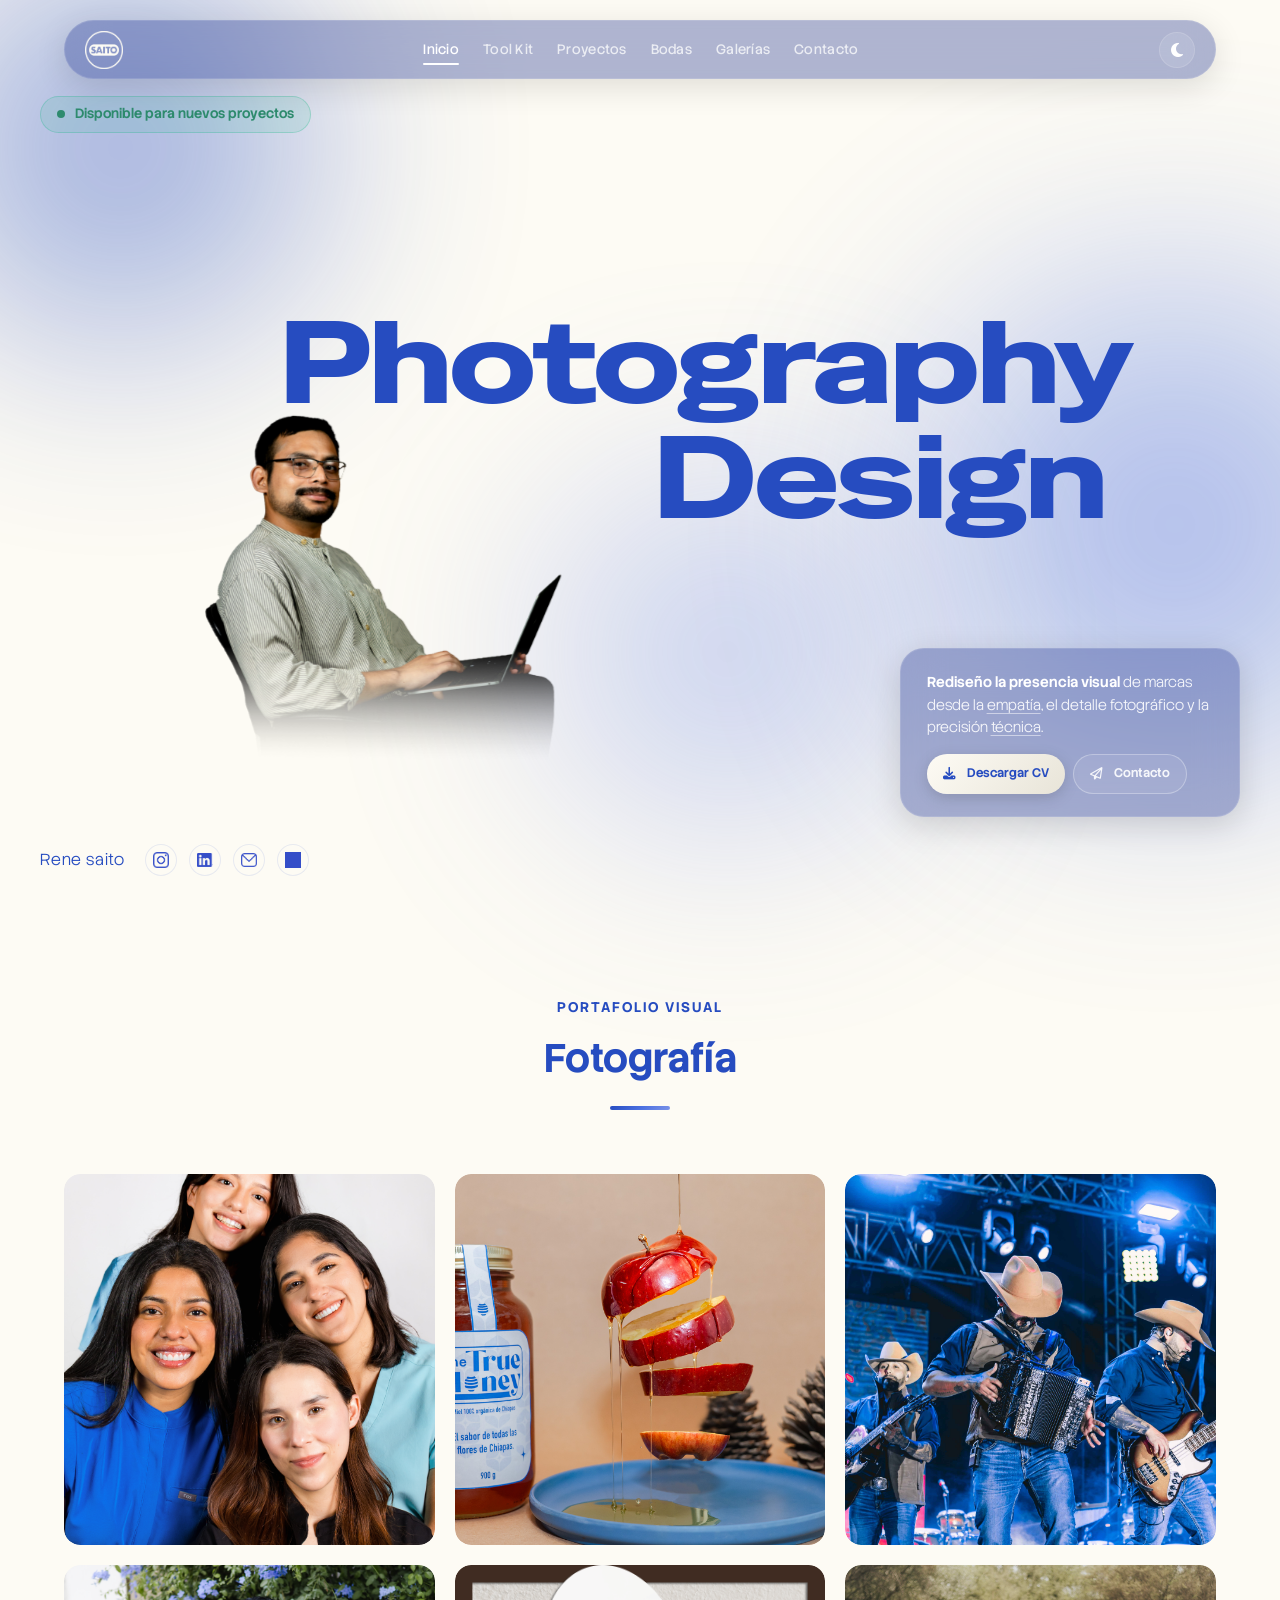
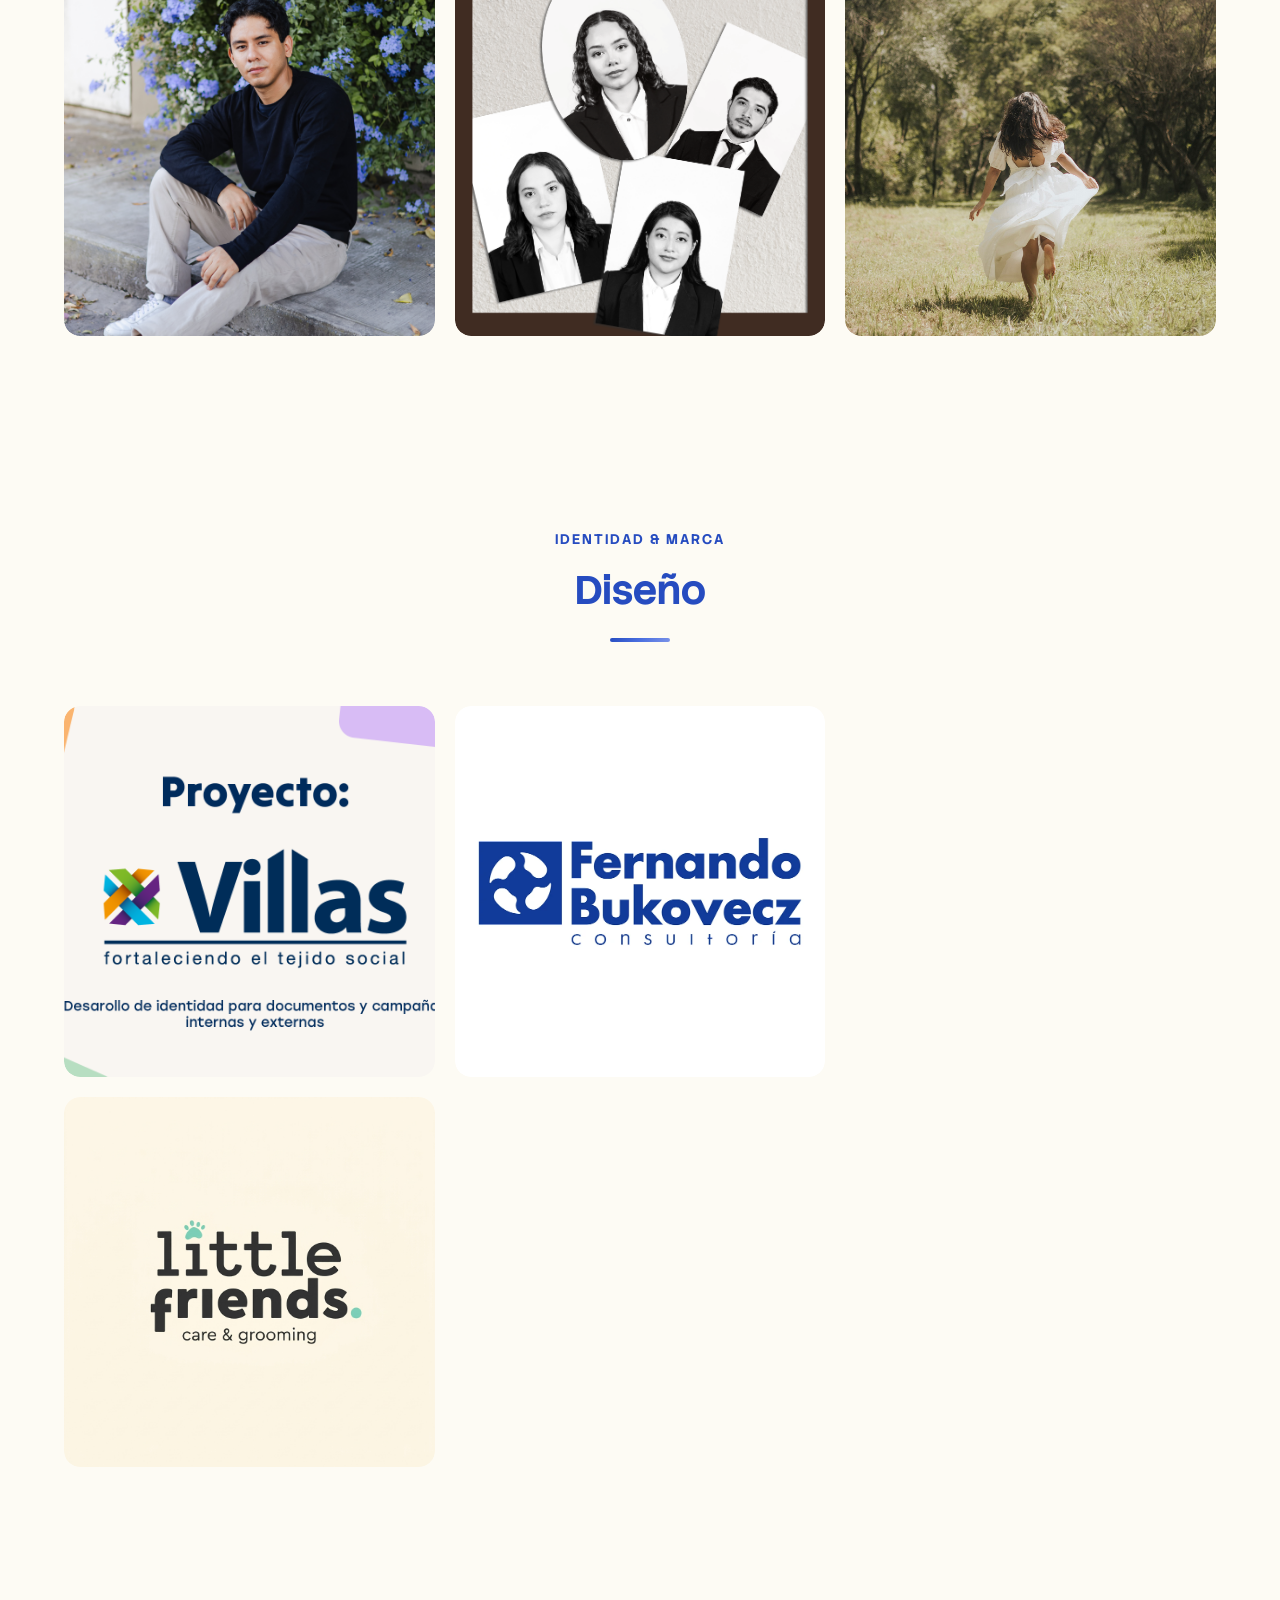
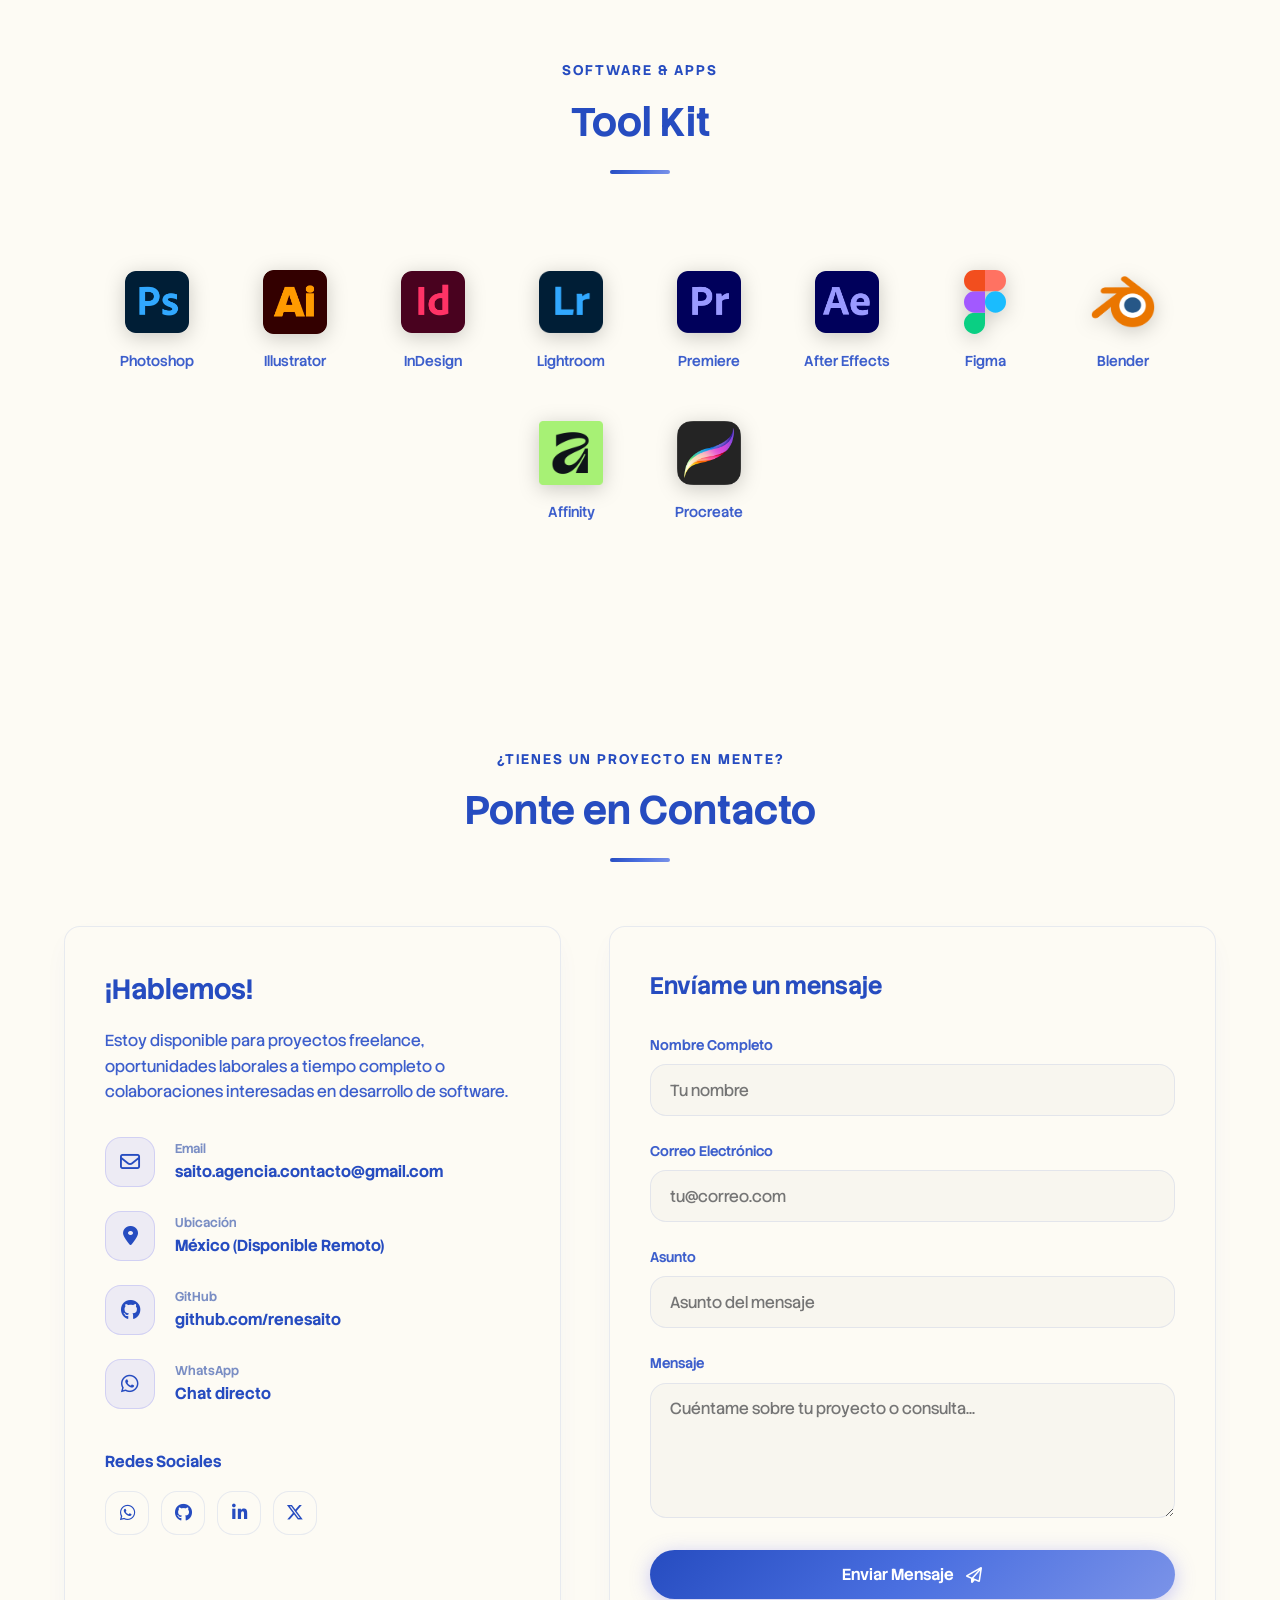
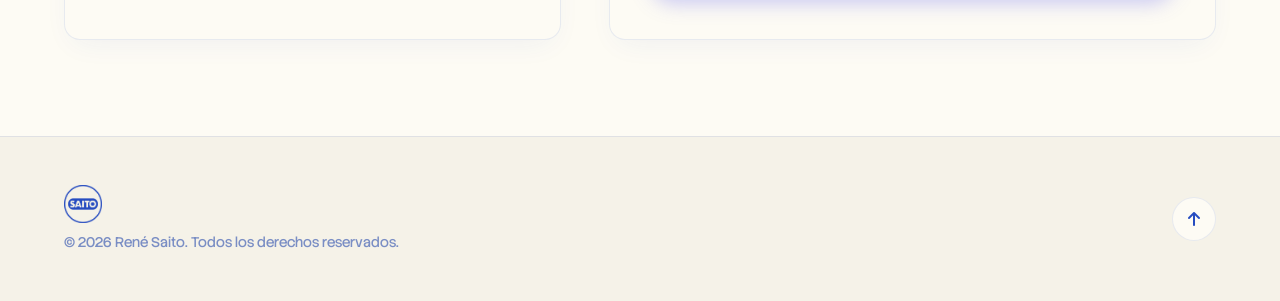
==== index.html @ 271a91c6 "f" ====
<!DOCTYPE html>
<html lang="es" data-theme="light">

<head>
    <meta charset="UTF-8">
    <meta name="viewport" content="width=device-width, initial-scale=1.0">
    <title>René Saito | Portafolio Profesional & Fullstack Developer</title>
    <meta name="description"
        content="Portafolio profesional de René Saito - Desarrollador Web Fullstack & Diseñador UI/UX especializado en aplicaciones web modernas, rápidas y elegantes.">

    <!-- Google Fonts -->
    <link rel="preconnect" href="https://fonts.googleapis.com">
    <link rel="preconnect" href="https://fonts.gstatic.com" crossorigin>
    <link
        href="https://fonts.googleapis.com/css2?family=Fira+Code:wght@400;500;600&family=Special+Gothic+Expanded+One&family=Plus+Jakarta+Sans:wght@300;400;500;600;700;800&display=swap"
        rel="stylesheet">
    <link href="https://fonts.googleapis.com/css2?family=Stack+Sans+Headline:wght@200;400;600&display=swap"
        rel="stylesheet">

    <!-- FontAwesome Icons -->
    <link rel="stylesheet" href="https://cdnjs.cloudflare.com/ajax/libs/font-awesome/6.5.1/css/all.min.css">

    <!-- Custom CSS -->
    <link rel="stylesheet" href="css/style.css">
</head>

<body>
    <!-- Background Decorator Blobs -->
    <div class="bg-glow blob-1"></div>
    <div class="bg-glow blob-2"></div>
    <div class="bg-glow blob-3"></div>

    <!-- Header / Navigation -->
    <header class="header" id="header">
        <div class="container">
            <div class="nav-bar-glass">
                <a href="#hero" class="logo nav-logo">
                    <img src="assets/images/LOGO SAITO CLARO.png" alt="Saito Logo" class="logo-img">
                </a>

                <nav class="nav-menu" id="nav-menu">
                    <ul class="nav-list">
                        <li><a href="#hero" class="nav-link active">Inicio</a></li>
                        <li><a href="#toolkit" class="nav-link">Tool Kit</a></li>
                        <li><a href="#photography" class="nav-link">Proyectos</a></li>
                        <li><a href="bodas.html" class="nav-link">Bodas</a></li>
                        <li><a href="gallery.html" class="nav-link" target="_blank">Galerías</a></li>
                        <li><a href="#contacto" class="nav-link">Contacto</a></li>
                    </ul>
                </nav>

                <div class="header-actions">
                    <button class="theme-toggle" id="theme-toggle" aria-label="Cambiar Tema">
                        <i class="fa-solid fa-moon icon-moon"></i>
                        <i class="fa-solid fa-sun icon-sun"></i>
                    </button>

                    <button class="nav-toggle" id="nav-toggle" aria-label="Abrir Menú">
                        <i class="fa-solid fa-bars icon-bars"></i>
                        <i class="fa-solid fa-xmark icon-close"></i>
                    </button>
                </div>
            </div>
        </div>
    </header>

    <!-- Mobile Nav Overlay (glassmorphism backdrop) -->
    <div class="nav-overlay" id="nav-overlay"></div>

    <main>
        <!-- Hero Section -->
        <section class="hero section" id="hero">
            <div class="hero-wrapper">
                <!-- Status Badge -->
                <div class="hero-status-badge fade-in">
                    <div class="status-badge">
                        <span class="pulse-dot"></span>
                        <span>Disponible para nuevos proyectos</span>
                    </div>
                </div>

                <!-- Main Titles Area -->
                <div class="hero-titles-area">
                    <a href="#photography" class="hero-title-link">
                        <h1 class="hero-title-interactive">Photography</h1>
                    </a>

                    <div class="hero-divider"></div>

                    <a href="#design" class="hero-title-link">
                        <h2 class="hero-title-interactive">Design</h2>
                    </a>
                </div>

                <!-- Personal Photo (overlays titles) -->
                <div class="hero-photo-container" id="hero-photo">
                    <img src="assets/images/Yo.png" alt="René Saito" class="hero-photo">
                </div>

                <!-- Description Block (glassmorphism) -->
                <div class="hero-description-block glass-block fade-in" id="hero-description">
                    <p><strong>Rediseño la presencia visual</strong> de marcas desde la <em>empatía</em>, el detalle
                        fotográfico y la precisión <em>técnica</em>.</p>
                    <div class="hero-cta-buttons">
                        <a href="assets/CV_Rene_Flores_Guzman.pdf" download target="_blank" class="btn btn-primary"
                            id="cv-btn">
                            <i class="fa-solid fa-download"></i>
                            <span>Descargar CV</span>
                        </a>
                        <a href="#contacto" class="btn btn-secondary">
                            <i class="fa-regular fa-paper-plane"></i>
                            <span>Contacto</span>
                        </a>
                    </div>
                </div>

                <!-- Hero Footer: Name + Socials -->
                <div class="hero-footer fade-in">
                    <span class="hero-author-name">Rene saito</span>
                    <div class="hero-social-icons">
                        <a href="https://www.instagram.com/saito.pics/" target="_blank" rel="noopener"
                            aria-label="Instagram" class="hero-social-link">
                            <img src="assets/images/instagram.png" alt="Instagram">
                        </a>
                        <a href="https://linkedin.com" target="_blank" rel="noopener" aria-label="LinkedIn"
                            class="hero-social-link">
                            <img src="assets/images/Linkedin.png" alt="LinkedIn">
                        </a>
                        <a href="mailto:saito.agencia.contacto@gmail.com" aria-label="Email" class="hero-social-link">
                            <img src="assets/images/Correo.png" alt="Correo">
                        </a>
                        <a href="https://wa.me/qr/AIB3PY3H74K6I1" target="_blank" rel="noopener" aria-label="WhatsApp" class="hero-social-link">
                            <img src="assets/images/whatsapp.webp" alt="WhatsApp">
                        </a>
                    </div>
                </div>
            </div>
        </section>

        <!-- ============================================================
             FOTOGRAFÍA Section
             ============================================================ -->
        <section class="section proyectos proyectos-photography" id="photography">
            <div class="container">
                <div class="section-header center">
                    <span class="section-subtitle">Portafolio Visual</span>
                    <h2 class="section-title">Fotografía</h2>
                    <div class="section-line"></div>
                </div>

                <!-- Photography Gallery Grid -->
                <div class="gallery-grid" id="photography-grid">
                    <!-- Items rendered by projects.js -->
                </div>
            </div>
        </section>

        <!-- ============================================================
             DISEÑO Section
             ============================================================ -->
        <section class="section proyectos proyectos-design" id="design">
            <div class="container">
                <div class="section-header center">
                    <span class="section-subtitle">Identidad & Marca</span>
                    <h2 class="section-title">Diseño</h2>
                    <div class="section-line"></div>
                </div>

                <!-- Design Gallery Grid -->
                <div class="gallery-grid" id="design-grid">
                    <!-- Items rendered by projects.js -->
                </div>
            </div>
        </section>

        <!-- Tool Kit Section -->
        <section class="section toolkit" id="toolkit">
            <div class="container">
                <div class="section-header center">
                    <span class="section-subtitle">Software & Apps</span>
                    <h2 class="section-title">Tool Kit</h2>
                    <div class="section-line"></div>
                </div>
                
                <div class="toolkit-grid">
                    <div class="tool-item fade-in">
                        <img src="assets/images/Tools/photoshop.webp" alt="Photoshop">
                        <span>Photoshop</span>
                    </div>
                    <div class="tool-item fade-in">
                        <img src="assets/images/Tools/illustrator.webp" alt="Illustrator">
                        <span>Illustrator</span>
                    </div>
                    <div class="tool-item fade-in">
                        <img src="assets/images/Tools/indesign.webp" alt="InDesign">
                        <span>InDesign</span>
                    </div>
                    <div class="tool-item fade-in">
                        <img src="assets/images/Tools/lightroom.webp" alt="Lightroom">
                        <span>Lightroom</span>
                    </div>
                    <div class="tool-item fade-in">
                        <img src="assets/images/Tools/premier.webp" alt="Premiere">
                        <span>Premiere</span>
                    </div>
                    <div class="tool-item fade-in">
                        <img src="assets/images/Tools/after%20effects.webp" alt="After Effects">
                        <span>After Effects</span>
                    </div>
                    <div class="tool-item fade-in">
                        <img src="assets/images/Tools/Figma-logo.svg" alt="Figma">
                        <span>Figma</span>
                    </div>
                    <div class="tool-item fade-in">
                        <img src="assets/images/Tools/Blender.webp" alt="Blender">
                        <span>Blender</span>
                    </div>
                    <div class="tool-item fade-in">
                        <img src="assets/images/Tools/affinity.webp" alt="Affinity">
                        <span>Affinity</span>
                    </div>
                    <div class="tool-item fade-in">
                        <img src="assets/images/Tools/procreate.png" alt="Procreate">
                        <span>Procreate</span>
                    </div>
                </div>
            </div>
        </section>

        <!-- Contacto Section -->
        <section class="section contacto" id="contacto">
            <div class="container">
                <div class="section-header center">
                    <span class="section-subtitle">¿Tienes un proyecto en mente?</span>
                    <h2 class="section-title">Ponte en Contacto</h2>
                    <div class="section-line"></div>
                </div>

                <div class="contact-wrapper">
                    <div class="contact-info glass-card fade-in">
                        <h3>¡Hablemos!</h3>
                        <p>Estoy disponible para proyectos freelance, oportunidades laborales a tiempo completo o
                            colaboraciones interesadas en desarrollo de software.</p>

                        <div class="contact-details">
                            <div class="contact-detail-item">
                                <div class="icon-box">
                                    <i class="fa-regular fa-envelope"></i>
                                </div>
                                <div>
                                    <span class="detail-label">Email</span>
                                    <a href="mailto:saito.agencia.contacto@gmail.com"
                                        class="detail-value">saito.agencia.contacto@gmail.com</a>
                                </div>
                            </div>

                            <div class="contact-detail-item">
                                <div class="icon-box">
                                    <i class="fa-solid fa-location-dot"></i>
                                </div>
                                <div>
                                    <span class="detail-label">Ubicación</span>
                                    <span class="detail-value">México (Disponible Remoto)</span>
                                </div>
                            </div>

                            <div class="contact-detail-item">
                                <div class="icon-box">
                                    <i class="fa-brands fa-github"></i>
                                </div>
                                <div>
                                    <span class="detail-label">GitHub</span>
                                    <a href="https://github.com" target="_blank" rel="noopener"
                                        class="detail-value">github.com/renesaito</a>
                                </div>
                            </div>
                            
                            <div class="contact-detail-item">
                                <div class="icon-box">
                                    <i class="fa-brands fa-whatsapp"></i>
                                </div>
                                <div>
                                    <span class="detail-label">WhatsApp</span>
                                    <a href="https://wa.me/qr/AIB3PY3H74K6I1" target="_blank" rel="noopener"
                                        class="detail-value">Chat directo</a>
                                </div>
                            </div>
                        </div>

                        <div class="contact-socials">
                            <h4>Redes Sociales</h4>
                            <div class="social-icons">
                                <a href="https://wa.me/qr/AIB3PY3H74K6I1" target="_blank" rel="noopener" class="social-btn"><i
                                        class="fa-brands fa-whatsapp"></i></a>
                                <a href="https://github.com" target="_blank" rel="noopener" class="social-btn"><i
                                        class="fa-brands fa-github"></i></a>
                                <a href="https://linkedin.com" target="_blank" rel="noopener" class="social-btn"><i
                                        class="fa-brands fa-linkedin-in"></i></a>
                                <a href="https://twitter.com" target="_blank" rel="noopener" class="social-btn"><i
                                        class="fa-brands fa-x-twitter"></i></a>
                            </div>
                        </div>
                    </div>

                    <form action="https://formspree.io/f/myeygvvg" method="POST" class="contact-form glass-card fade-in" id="contact-form">
                        <h3>Envíame un mensaje</h3>

                        <div class="form-group">
                            <label for="name">Nombre Completo</label>
                            <input type="text" id="name" name="name" placeholder="Tu nombre" required>
                        </div>

                        <div class="form-group">
                            <label for="email">Correo Electrónico</label>
                            <input type="email" id="email" name="email" placeholder="tu@correo.com" required>
                        </div>

                        <div class="form-group">
                            <label for="subject">Asunto</label>
                            <input type="text" id="subject" name="subject" placeholder="Asunto del mensaje" required>
                        </div>

                        <div class="form-group">
                            <label for="message">Mensaje</label>
                            <textarea id="message" name="message" rows="5"
                                placeholder="Cuéntame sobre tu proyecto o consulta..." required></textarea>
                        </div>

                        <button type="submit" class="btn btn-primary btn-block" id="submit-btn">
                            <span>Enviar Mensaje</span>
                            <i class="fa-regular fa-paper-plane"></i>
                        </button>
                    </form>
                </div>
            </div>
        </section>
    </main>

    <!-- Project Modal Dialog -->
    <div class="modal" id="project-modal" aria-hidden="true">
        <div class="modal-overlay" id="modal-overlay"></div>
        <button class="modal-project-nav modal-project-prev" id="modal-project-prev" aria-label="Proyecto Anterior"
            style="display: none;">
            <i class="fa-solid fa-chevron-left"></i>
        </button>
        <button class="modal-project-nav modal-project-next" id="modal-project-next" aria-label="Siguiente Proyecto"
            style="display: none;">
            <i class="fa-solid fa-chevron-right"></i>
        </button>
        <div class="modal-content glass-card">
            <button class="modal-close" id="modal-close" aria-label="Cerrar Modal">
                <i class="fa-solid fa-xmark"></i>
            </button>
            <div class="modal-body" id="modal-body">
                <!-- Dynamic Content filled by JS -->
            </div>
        </div>
    </div>

    <!-- Toast Notification Container -->
    <div class="toast-container" id="toast-container"></div>

    <!-- Footer -->
    <footer class="footer">
        <div class="container footer-container">
            <div class="footer-left">
                <a href="#hero" class="logo">
                    <img src="assets/images/LOGO SAITO OSCURO.png" alt="Saito Logo" class="logo-img logo-light">
                    <img src="assets/images/LOGO SAITO CLARO.png" alt="Saito Logo" class="logo-img logo-dark">
                </a>
                <p>© 2026 René Saito. Todos los derechos reservados.</p>
            </div>
            <div class="footer-right">
                <a href="#hero" class="back-to-top" aria-label="Volver arriba">
                    <i class="fa-solid fa-arrow-up"></i>
                </a>
            </div>
        </div>
    </footer>

    <!-- JavaScript Files -->
    <script src="js/projects.js"></script>
    <script src="js/main.js"></script>
    <button class="scroll-top-btn" id="scroll-top-btn" aria-label="volver al inicio">
        <i class="fa-solid fa-arrow-up"></i>
    </button>
</body>

</html>
---- css/style.css ----
/* ==========================================================================
   PORTAFOLIO DE RENÉ SAITO - SISTEMA DE DISEÑO & ESTILOS
   ========================================================================== */

/* 1. VARIABLES & TEMAS
   ========================================================================== */
:root {
    /* Paleta Principal - Marca Saito (Modo Claro por Defecto) */
    --bg-primary: #FDFBF4;
    --bg-secondary: #F5F2E8;
    --card-bg: #FDFBF4;
    --card-hover-bg: #FDFBF4;
    --border-color: rgba(38, 76, 192, 0.1);
    --border-hover: rgba(38, 76, 192, 0.35);

    --text-primary: #264CC0;
    --text-secondary: #3D5FCC;
    --text-muted: #7A8EC4;

    /* Acentos de Marca */
    --primary: #264CC0;
    --primary-hover: #1E3DA0;
    --secondary: #4A6FE0;
    --accent: #7B93E8;
    --success: #2E8B6E;

    --gradient-primary: linear-gradient(135deg, #264CC0 0%, #4A6FE0 50%, #7B93E8 100%);
    --gradient-card: linear-gradient(135deg, rgba(255, 255, 255, 0.9) 0%, rgba(253, 251, 244, 0.7) 100%);
    --shadow-glow: 0 0 25px rgba(38, 76, 192, 0.15);
    --shadow-card: 0 10px 30px -10px rgba(38, 76, 192, 0.08);

    /* Tipografía y Espaciado */
    --font-main: 'Plus Jakarta Sans', -apple-system, BlinkMacSystemFont, 'Segoe UI', Roboto, sans-serif;
    --font-display: 'Special Gothic Expanded One', sans-serif;
    --font-body: 'Stack Sans Headline', 'Plus Jakarta Sans', sans-serif;
    --font-code: 'Fira Code', monospace;
    --radius-sm: 8px;
    --radius-md: 16px;
    --radius-lg: 24px;
    --radius-full: 9999px;

    --transition-fast: 0.2s cubic-bezier(0.4, 0, 0.2, 1);
    --transition-normal: 0.3s cubic-bezier(0.4, 0, 0.2, 1);

    /* Glass block colors */
    --glass-bg: rgba(30, 50, 140, 0.35);
    --glass-border: rgba(255, 255, 255, 0.12);

    /* Hero title colors */
    --hero-title-fill: #FDFBF4;
    --hero-title-outline-stroke: #FDFBF4;
    --hero-divider-color: rgba(253, 251, 244, 0.4);
}

/* Modo Oscuro Override — Fondo Azul, Texto Crema (invertido) */
[data-theme="dark"] {
    --bg-primary: #264CC0;
    --bg-secondary: #1E3DA0;
    --card-bg: #254CBF;
    --card-hover-bg: #254CBF;
    --border-color: rgba(253, 251, 244, 0.15);
    --border-hover: rgba(253, 251, 244, 0.35);

    --text-primary: #FDFBF4;
    --text-secondary: #E8E4D8;
    --text-muted: #B8C8F0;

    --primary: #FDFBF4;
    --primary-hover: #F5F2E8;
    --secondary: #E8E4D8;
    --accent: #B8C8F0;
    --success: #7EEABD;

    --gradient-primary: linear-gradient(135deg, #FDFBF4 0%, #E8E4D8 50%, #B8C8F0 100%);
    --gradient-card: linear-gradient(135deg, rgba(255, 255, 255, 0.08) 0%, rgba(255, 255, 255, 0.02) 100%);
    --shadow-glow: 0 0 25px rgba(253, 251, 244, 0.15);
    --shadow-card: 0 10px 30px -10px rgba(0, 0, 0, 0.4);

    /* Glass block colors for dark mode */
    --glass-bg: rgba(20, 40, 120, 0.45);
    --glass-border: rgba(255, 255, 255, 0.15);

    /* Hero title colors for dark mode */
    --hero-title-fill: #FDFBF4;
    --hero-title-outline-stroke: #FDFBF4;
    --hero-divider-color: rgba(253, 251, 244, 0.4);
}

/* Light mode hero overrides */
[data-theme="light"] {
    --glass-bg: rgba(30, 50, 140, 0.35);
    --glass-border: rgba(255, 255, 255, 0.12);
    --hero-title-fill: #264CC0;
    --hero-title-outline-stroke: #264CC0;
    --hero-divider-color: rgba(38, 76, 192, 0.3);
}

/* 2. RESET & ESTILOS BASE
   ========================================================================== */
*,
*::before,
*::after {
    box-sizing: border-box;
    margin: 0;
    padding: 0;
}

html {
    scroll-behavior: smooth;
    font-size: 16px;
}

body {
    font-family: var(--font-body);
    background-color: var(--bg-primary);
    color: var(--text-primary);
    line-height: 1.6;
    overflow-x: hidden;
    transition: background-color var(--transition-normal), color var(--transition-normal);
    position: relative;
}

/* Scrollbar Personalizado */
::-webkit-scrollbar {
    width: 10px;
}

::-webkit-scrollbar-track {
    background: var(--bg-primary);
}

::-webkit-scrollbar-thumb {
    background: var(--bg-secondary);
    border-radius: var(--radius-full);
    border: 2px solid var(--bg-primary);
}

::-webkit-scrollbar-thumb:hover {
    background: var(--primary);
}

a {
    color: inherit;
    text-decoration: none;
    transition: color var(--transition-fast);
}

ul {
    list-style: none;
}

img {
    max-width: 100%;
    height: auto;
    display: block;
}

button,
input,
textarea {
    font-family: inherit;
    font-size: inherit;
    border: none;
    outline: none;
    background: none;
}

.container {
    width: 100%;
    max-width: 1200px;
    margin: 0 auto;
    padding: 0 1.5rem;
}

.section {
    padding: 6rem 0;
    position: relative;
}

/* 3. ELEMENTOS DECORATIVOS & UTILIDADES
   ========================================================================== */
.bg-glow {
    position: fixed;
    border-radius: 50%;
    filter: blur(120px);
    z-index: -1;
    pointer-events: none;
    opacity: 0.45;
    will-change: transform, translate;
}

.blob-1 {
    width: 400px;
    height: 400px;
    background: var(--primary);
    top: -100px;
    left: -100px;
    animation: floatBlob1 18s ease-in-out infinite alternate;
}

.blob-2 {
    width: 450px;
    height: 450px;
    background: var(--secondary);
    bottom: 10%;
    right: -150px;
    animation: floatBlob2 22s ease-in-out infinite alternate-reverse;
}

.blob-3 {
    width: 350px;
    height: 350px;
    background: var(--accent);
    top: 50%;
    left: 40%;
    animation: floatBlob3 15s ease-in-out infinite alternate;
}

@keyframes floatBlob1 {
    0% {
        transform: translate(0px, 0px) scale(1);
    }

    50% {
        transform: translate(55px, 30px) scale(1.08);
    }

    100% {
        transform: translate(-30px, 60px) scale(0.96);
    }
}

@keyframes floatBlob2 {
    0% {
        transform: translate(0px, 0px) scale(1);
    }

    50% {
        transform: translate(-50px, 35px) scale(1.1);
    }

    100% {
        transform: translate(40px, -45px) scale(0.94);
    }
}

@keyframes floatBlob3 {
    0% {
        transform: translate(0px, 0px) scale(1);
    }

    50% {
        transform: translate(40px, -30px) scale(1.06);
    }

    100% {
        transform: translate(-60px, 50px) scale(0.97);
    }
}

.glass-card {
    background: var(--card-bg);
    backdrop-filter: blur(16px);
    -webkit-backdrop-filter: blur(16px);
    border: 1px solid var(--border-color);
    border-radius: var(--radius-md);
    box-shadow: var(--shadow-card);
    transition: transform var(--transition-normal), border-color var(--transition-normal), box-shadow var(--transition-normal);
}

.glass-card:hover {
    border-color: var(--border-hover);
    box-shadow: var(--shadow-glow);
}

/* Glass Block - Darker glassmorphism for hero blocks */
.glass-block {
    background: var(--glass-bg);
    backdrop-filter: blur(20px);
    -webkit-backdrop-filter: blur(20px);
    border: 1px solid var(--glass-border);
    border-radius: var(--radius-lg);
    box-shadow: 0 8px 32px rgba(0, 0, 0, 0.15);
    transition: transform var(--transition-normal), border-color var(--transition-normal), box-shadow var(--transition-normal);
}

.gradient-text {
    background: var(--gradient-primary);
    -webkit-background-clip: text;
    -webkit-text-fill-color: transparent;
    display: inline-block;
}

.text-accent {
    color: var(--primary);
}

.section-header {
    margin-bottom: 4rem;
}

.section-header.center {
    text-align: center;
}

.section-subtitle {
    font-size: 0.875rem;
    font-weight: 700;
    text-transform: uppercase;
    letter-spacing: 2px;
    color: var(--primary);
    display: block;
    margin-bottom: 0.5rem;
}

.section-title {
    font-size: 2.5rem;
    font-weight: 800;
    color: var(--text-primary);
}

.section-line {
    width: 60px;
    height: 4px;
    background: var(--gradient-primary);
    border-radius: var(--radius-full);
    margin: 1rem auto 0;
}

/* Botones */
.btn {
    display: inline-flex;
    align-items: center;
    justify-content: center;
    gap: 0.75rem;
    padding: 0.875rem 1.75rem;
    font-weight: 600;
    border-radius: var(--radius-full);
    cursor: pointer;
    transition: all var(--transition-fast);
    font-family: var(--font-body);
}

.btn-primary {
    background: var(--gradient-primary);
    color: #ffffff;
    box-shadow: 0 4px 20px rgba(99, 102, 241, 0.35);
}

.btn-primary:hover {
    transform: translateY(-2px);
    box-shadow: 0 6px 25px rgba(99, 102, 241, 0.5);
}

.btn-secondary {
    background: rgba(255, 255, 255, 0.05);
    color: var(--text-primary);
    border: 1px solid var(--border-color);
}

.btn-secondary:hover {
    background: rgba(255, 255, 255, 0.1);
    border-color: var(--primary);
    transform: translateY(-2px);
}

.btn-outline {
    border: 1px solid var(--primary);
    color: var(--primary);
}

.btn-outline:hover {
    background: var(--primary);
    color: #ffffff;
    transform: translateY(-2px);
}

.btn-block {
    width: 100%;
}

/* 4. HEADER & NAV
   ========================================================================== */
.header {
    position: fixed;
    top: 0;
    left: 0;
    width: 100%;
    z-index: 1000;
    padding: 1.25rem 0;
    transition: all var(--transition-normal);
}

.header.scrolled {
    padding: 0.85rem 0;
}

/* Glassmorphism Nav Bar */
.nav-bar-glass {
    display: flex;
    align-items: center;
    justify-content: space-between;
    background: var(--glass-bg);
    backdrop-filter: blur(20px);
    -webkit-backdrop-filter: blur(20px);
    border: 1px solid var(--glass-border);
    border-radius: var(--radius-full);
    padding: 0.6rem 1.25rem;
    box-shadow: 0 8px 32px rgba(0, 0, 0, 0.12);
    transition: all var(--transition-normal);
}

.header.scrolled .nav-bar-glass {
    box-shadow: 0 4px 20px rgba(0, 0, 0, 0.2);
}

.logo {
    display: flex;
    align-items: center;
    gap: 2px;
    flex-shrink: 0;
}

.logo-img {
    height: 38px;
    width: auto;
}

/* Show/hide logos based on theme */
[data-theme="light"] .logo-light {
    display: block;
}

[data-theme="light"] .logo-dark {
    display: none;
}

[data-theme="dark"] .logo-light {
    display: none;
}

[data-theme="dark"] .logo-dark {
    display: block;
}

.nav-list {
    display: flex;
    align-items: center;
    gap: 1.5rem;
}

.nav-link {
    font-size: 0.85rem;
    font-weight: 400;
    color: rgba(255, 255, 255, 0.75);
    position: relative;
    padding: 0.4rem 0;
    font-family: var(--font-body);
    letter-spacing: 0.02em;
    transition: color var(--transition-fast);
}

.nav-link:hover,
.nav-link.active {
    color: #ffffff;
}

.nav-link::after {
    content: '';
    position: absolute;
    bottom: 0;
    left: 0;
    width: 0%;
    height: 2px;
    background: #ffffff;
    transition: width var(--transition-fast);
    border-radius: var(--radius-full);
}

.nav-link:hover::after,
.nav-link.active::after {
    width: 100%;
}

/* Light mode nav links */
[data-theme="light"] .nav-link {
    color: rgba(255, 255, 255, 0.75);
}

[data-theme="light"] .nav-link:hover,
[data-theme="light"] .nav-link.active {
    color: #ffffff;
}

.header-actions {
    display: flex;
    align-items: center;
    gap: 0.75rem;
}

.theme-toggle {
    width: 36px;
    height: 36px;
    border-radius: 50%;
    background: rgba(255, 255, 255, 0.1);
    border: 1px solid rgba(255, 255, 255, 0.15);
    color: #ffffff;
    cursor: pointer;
    display: flex;
    align-items: center;
    justify-content: center;
    font-size: 1rem;
    transition: all var(--transition-fast);
}

.theme-toggle:hover {
    background: rgba(255, 255, 255, 0.2);
    transform: rotate(15deg);
}

/* Modo Claro (default): mostrar luna para cambiar a oscuro */
.icon-sun {
    display: none;
}

.icon-moon {
    display: block;
    color: #ffffff;
}

/* Modo Oscuro: mostrar sol para cambiar a claro */
[data-theme="dark"] .icon-sun {
    display: block;
    color: #f59e0b;
}

[data-theme="dark"] .icon-moon {
    display: none;
}

.nav-toggle {
    display: none;
    font-size: 1.2rem;
    color: #ffffff;
    cursor: pointer;
}

/* 5. HERO SECTION
   ========================================================================== */
.hero {
    padding: 0;
    min-height: 100vh;
    display: flex;
    flex-direction: column;
    overflow: hidden;
    position: relative;
}

.hero-wrapper {
    position: relative;
    width: 100%;
    padding: 0 2.5rem;
    height: 100vh;
    display: flex;
    flex-direction: column;
    justify-content: center;
    /* ← CENTRADO VERTICAL */
    align-items: flex-start;
}

/* Status Badge — top left, below navbar */
.hero-status-badge {
    position: absolute;
    top: 6rem;
    left: 2.5rem;
    z-index: 10;
}

.status-badge {
    display: inline-flex;
    align-items: center;
    gap: 0.6rem;
    padding: 0.4rem 1rem;
    background: rgba(16, 185, 129, 0.1);
    border: 1px solid rgba(16, 185, 129, 0.25);
    border-radius: var(--radius-full);
    font-size: 0.85rem;
    font-weight: 600;
    color: var(--success);
}

.pulse-dot {
    width: 8px;
    height: 8px;
    background-color: var(--success);
    border-radius: 50%;
    box-shadow: 0 0 0 0 rgba(16, 185, 129, 0.7);
    animation: pulse 2s infinite;
}

@keyframes pulse {
    0% {
        box-shadow: 0 0 0 0 rgba(16, 185, 129, 0.7);
    }

    70% {
        box-shadow: 0 0 0 8px rgba(16, 185, 129, 0);
    }

    100% {
        box-shadow: 0 0 0 0 rgba(16, 185, 129, 0);
    }
}

/* Hero Titles — CENTRADOS verticalmente */
.hero-titles-area {
    position: relative;
    z-index: 2;
    text-align: left;
    width: 100%;
    margin-top: -5%;
    margin-left: 15em;
    /* Ajusta este valor si necesitas que baje más */
}

.hero-title-link {
    display: block;
    text-decoration: none;
    transition: opacity var(--transition-fast);
    cursor: pointer;
}

.hero-title-link:hover {
    opacity: 0.8;
}

.hero-title-interactive {
    font-family: var(--font-display);
    font-size: clamp(3rem, 9vw, 8.5rem);
    font-weight: 400;
    line-height: 1;
    letter-spacing: -0.02em;
    margin: 0;
    /* Estado Normal: Relleno */
    color: var(--hero-title-fill);
    -webkit-text-stroke: 2px transparent;
    transition: color var(--transition-normal), -webkit-text-stroke-color var(--transition-normal);
}

/* Design (h2) centrado, Photography (h1) hereda left del padre */
h2.hero-title-interactive {
    text-align: center;
}

.hero-divider {
    display: none;
}

/* Efecto al pasar el cursor o hacer touch */
.hero-title-link:hover .hero-title-interactive,
.hero-title-link:active .hero-title-interactive {
    color: transparent;
    -webkit-text-stroke: 2px var(--hero-title-outline-stroke);
}

/* Hero Photo — centrada sobre los títulos, superpuesta */
.hero-photo-container {
    position: absolute;
    top: 72%;
    left: 30%;
    transform: translate(-50%, -50%);
    /* ← cabeza alineada al centro entre los títulos */
    z-index: 3;
    pointer-events: none;
    width: 32%;
    max-width: 500px;
}

.hero-photo {
    width: 100%;
    height: auto;
    object-fit: contain;
    -webkit-mask-image: linear-gradient(to bottom, rgba(0, 0, 0, 1) 55%, rgba(0, 0, 0, 0.5) 82%, rgba(0, 0, 0, 0) 100%);
    mask-image: linear-gradient(to bottom, rgba(0, 0, 0, 1) 55%, rgba(0, 0, 0, 0.5) 82%, rgba(0, 0, 0, 0) 100%);
    will-change: transform;
}

/* Hero Description Block — derecha, a la altura de Design */
.hero-description-block {
    position: absolute;
    top: 72%;
    right: 2.5rem;
    z-index: 10;
    max-width: 340px;
    padding: 1.4rem 1.6rem;
    will-change: transform;
}

.hero-description-block p {
    font-family: var(--font-body);
    font-size: 0.9rem;
    font-weight: 200;
    line-height: 1.55;
    color: rgba(255, 255, 255, 0.9);
    margin-bottom: 1rem;
}

.hero-description-block p strong {
    font-weight: 600;
    color: #ffffff;
}

.hero-description-block p em {
    font-style: normal;
    text-decoration: underline;
    text-underline-offset: 3px;
    text-decoration-color: rgba(255, 255, 255, 0.5);
}

/* CTA Buttons — always side by side */
.hero-cta-buttons {
    display: flex;
    gap: 0.5rem;
}

.hero-description-block .btn-primary {
    background: linear-gradient(135deg, #FDFBF4 0%, #E8E4D8 100%);
    color: #264CC0;
    font-size: 0.78rem;
    padding: 0.55rem 1rem;
    box-shadow: 0 4px 15px rgba(0, 0, 0, 0.15);
    white-space: nowrap;
}

.hero-description-block .btn-primary:hover {
    box-shadow: 0 6px 20px rgba(0, 0, 0, 0.25);
}

.hero-description-block .btn-secondary {
    border: 1px solid rgba(255, 255, 255, 0.3);
    color: rgba(255, 255, 255, 0.9);
    font-size: 0.78rem;
    padding: 0.55rem 1rem;
    background: rgba(255, 255, 255, 0.08);
    white-space: nowrap;
}

.hero-description-block .btn-secondary:hover {
    background: rgba(255, 255, 255, 0.15);
    border-color: rgba(255, 255, 255, 0.5);
}

/* Hero Footer — name + socials at bottom left (fixed on screen) */
.hero-footer {
    position: fixed;
    bottom: 1.5rem;
    left: 2.5rem;
    z-index: 1000;
    display: flex;
    align-items: center;
    gap: 1.25rem;
}

.hero-author-name {
    font-family: var(--font-body);
    font-size: 1rem;
    font-weight: 200;
    color: var(--text-primary);
    letter-spacing: 0.05em;
}

.hero-social-icons {
    display: flex;
    align-items: center;
    gap: 0.75rem;
}

.hero-social-link {
    width: 32px;
    height: 32px;
    display: flex;
    align-items: center;
    justify-content: center;
    border-radius: 50%;
    border: 1px solid var(--border-color);
    background: rgba(255, 255, 255, 0.05);
    transition: all var(--transition-fast);
    padding: 6px;
}

.hero-social-link:hover {
    background: rgba(255, 255, 255, 0.15);
    border-color: var(--primary);
    transform: translateY(-2px);
}

.hero-social-link img {
    width: 16px;
    height: 16px;
    object-fit: contain;
}

/* Light mode: invert social icons so white icons show on light bg */
[data-theme="light"] .hero-social-link img {
    filter: brightness(0) saturate(100%) invert(24%) sepia(95%) saturate(1764%) hue-rotate(221deg) brightness(87%) contrast(92%);
}


/* 7. HABILIDADES
   ========================================================================== */
.toolkit-grid {
    display: flex;
    flex-wrap: wrap;
    justify-content: center;
    gap: 3rem;
    padding: 2rem 0;
}

.tool-item {
    display: flex;
    flex-direction: column;
    align-items: center;
    gap: 1rem;
    transition: transform var(--transition-fast);
    width: 90px;
}

.tool-item:hover {
    transform: translateY(-8px);
}

.tool-item img {
    width: 64px;
    height: 64px;
    object-fit: contain;
    filter: drop-shadow(0 4px 10px rgba(0, 0, 0, 0.2));
    transition: filter var(--transition-fast);
}

.tool-item:hover img {
    filter: drop-shadow(0 8px 15px rgba(0, 0, 0, 0.3));
}

.tool-item span {
    font-size: 0.9rem;
    font-weight: 500;
    color: var(--text-secondary);
    text-align: center;
}

/* 8. GALERÍAS: FOTOGRAFÍA & DISEÑO
   ========================================================================== */

/* Gallery Grid — Masonry-ish layout */
.gallery-grid {
    display: grid;
    grid-template-columns: repeat(auto-fill, minmax(280px, 1fr));
    gap: 1.25rem;
}

/* Alternate tall items for visual interest */
.gallery-item:nth-child(3n + 1) {
    grid-row: span 1;
}

.gallery-item {
    border-radius: var(--radius-md);
    overflow: hidden;
    position: relative;
    cursor: pointer;
}

.gallery-img-wrapper {
    position: relative;
    overflow: hidden;
    aspect-ratio: 1 / 1;
    border-radius: var(--radius-md);
}

.gallery-img {
    width: 100%;
    height: 100%;
    object-fit: cover;
    transition: transform 0.6s cubic-bezier(0.4, 0, 0.2, 1), filter 0.4s ease;
}

.gallery-item:hover .gallery-img {
    transform: scale(1.08);
    filter: brightness(0.7);
}

/* Hover Overlay */
.gallery-overlay {
    position: absolute;
    inset: 0;
    display: flex;
    flex-direction: column;
    align-items: center;
    justify-content: center;
    text-align: center;
    padding: 1.5rem;
    opacity: 0;
    transition: opacity 0.4s ease;
    z-index: 2;
}

.gallery-item:hover .gallery-overlay {
    opacity: 1;
}

.gallery-category {
    display: inline-block;
    font-size: 0.7rem;
    font-weight: 700;
    text-transform: uppercase;
    letter-spacing: 2px;
    color: rgba(255, 255, 255, 0.8);
    margin-bottom: 0.5rem;
    padding: 0.2rem 0.8rem;
    border: 1px solid rgba(255, 255, 255, 0.35);
    border-radius: var(--radius-full);
    backdrop-filter: blur(4px);
    background: rgba(255, 255, 255, 0.08);
}

.gallery-title {
    font-family: var(--font-display);
    font-size: 1.35rem;
    font-weight: 400;
    color: #ffffff;
    margin-bottom: 1rem;
    text-shadow: 0 2px 12px rgba(0, 0, 0, 0.4);
}

.gallery-expand-btn {
    width: 44px;
    height: 44px;
    border-radius: 50%;
    background: rgba(255, 255, 255, 0.15);
    border: 1px solid rgba(255, 255, 255, 0.3);
    color: #ffffff;
    font-size: 1.1rem;
    cursor: pointer;
    display: flex;
    align-items: center;
    justify-content: center;
    transition: all var(--transition-fast);
    backdrop-filter: blur(8px);
}

.gallery-expand-btn:hover {
    background: rgba(255, 255, 255, 0.3);
    transform: scale(1.1);
}

/* 9. EXPERIENCIA & TIMELINE
   ========================================================================== */
.timeline {
    position: relative;
    max-width: 800px;
    margin: 0 auto;
}

.timeline::before {
    content: '';
    position: absolute;
    top: 0;
    bottom: 0;
    left: 50%;
    width: 2px;
    background: var(--border-color);
    transform: translateX(-50%);
}

.timeline-item {
    position: relative;
    margin-bottom: 3rem;
    width: 50%;
}

.timeline-item.left {
    left: 0;
    padding-right: 2.5rem;
}

.timeline-item.right {
    left: 50%;
    padding-left: 2.5rem;
}

.timeline-dot {
    position: absolute;
    top: 1.5rem;
    width: 16px;
    height: 16px;
    border-radius: 50%;
    background: var(--primary);
    border: 4px solid var(--bg-primary);
    box-shadow: 0 0 10px var(--primary);
    z-index: 2;
}

.timeline-item.left .timeline-dot {
    right: -8px;
}

.timeline-item.right .timeline-dot {
    left: -8px;
}

.timeline-content {
    padding: 2rem;
}

.timeline-date {
    font-size: 0.85rem;
    font-weight: 700;
    color: var(--primary);
    display: inline-block;
    margin-bottom: 0.4rem;
}

.timeline-title {
    font-size: 1.2rem;
    font-weight: 700;
    margin-bottom: 0.2rem;
}

.timeline-company {
    font-size: 0.9rem;
    color: var(--text-muted);
    display: block;
    margin-bottom: 0.75rem;
    font-weight: 600;
}

.timeline-content p {
    font-size: 0.95rem;
    color: var(--text-secondary);
}

/* 10. CONTACTO
   ========================================================================== */
.contact-wrapper {
    display: grid;
    grid-template-columns: 0.9fr 1.1fr;
    gap: 3rem;
}

.contact-info {
    padding: 2.5rem;

}

.contact-info h3 {
    font-size: 1.75rem;
    font-weight: 700;
    margin-bottom: 1rem;
}

.contact-info p {
    color: var(--text-secondary);
    margin-bottom: 2rem;
}

.contact-details {
    display: flex;
    flex-direction: column;
    gap: 1.5rem;
    margin-bottom: 2.5rem;
}

.contact-detail-item {
    display: flex;
    align-items: center;
    gap: 1.25rem;
}

.icon-box {
    width: 50px;
    height: 50px;
    border-radius: var(--radius-md);
    background: rgba(99, 102, 241, 0.1);
    border: 1px solid rgba(99, 102, 241, 0.2);
    color: var(--primary);
    display: flex;
    align-items: center;
    justify-content: center;
    font-size: 1.25rem;
}

.detail-label {
    display: block;
    font-size: 0.8rem;
    color: var(--text-muted);
    font-weight: 600;
}

.detail-value {
    font-size: 1rem;
    font-weight: 700;
    color: var(--text-primary);
}

.contact-socials h4 {
    font-size: 1rem;
    margin-bottom: 1rem;
}

.social-icons {
    display: flex;
    gap: 0.75rem;
}

.social-btn {
    width: 44px;
    height: 44px;
    border-radius: var(--radius-md);
    background: var(--card-bg);
    border: 1px solid var(--border-color);
    display: flex;
    align-items: center;
    justify-content: center;
    color: var(--text-primary);
    font-size: 1.1rem;
    transition: all var(--transition-fast);
}

.social-btn:hover {
    background: var(--primary);
    border-color: var(--primary);
    color: #ffffff;
    transform: translateY(-3px);
}

.contact-form {
    padding: 2.5rem;
}

.contact-form h3 {
    font-size: 1.5rem;
    font-weight: 700;
    margin-bottom: 1.75rem;
}

.form-group {
    margin-bottom: 1.5rem;
}

.form-group label {
    display: block;
    font-size: 0.875rem;
    font-weight: 600;
    margin-bottom: 0.5rem;
    color: var(--text-secondary);
}

.form-group input,
.form-group textarea {
    width: 100%;
    padding: 0.9rem 1.2rem;
    background: rgba(255, 255, 255, 0.03);
    border: 1px solid var(--border-color);
    border-radius: var(--radius-md);
    color: var(--text-primary);
    transition: all var(--transition-fast);
}

[data-theme="light"] .form-group input,
[data-theme="light"] .form-group textarea {
    background: rgba(0, 0, 0, 0.02);
}

.form-group input:focus,
.form-group textarea:focus {
    border-color: var(--primary);
    box-shadow: 0 0 0 4px rgba(99, 102, 241, 0.15);
}

/* 11. MODAL DE PROYECTO
   ========================================================================== */
.modal {
    position: fixed;
    top: 0;
    left: 0;
    width: 100%;
    height: 100%;
    z-index: 2000;
    display: flex;
    align-items: center;
    justify-content: center;
    padding: 1.5rem;
    opacity: 0;
    pointer-events: none;
    transition: opacity var(--transition-normal);
}

.modal.active {
    opacity: 1;
    pointer-events: auto;
}

.modal-overlay {
    position: absolute;
    top: 0;
    left: 0;
    width: 100%;
    height: 100%;
    background: rgba(0, 0, 0, 0.75);
    backdrop-filter: blur(8px);
}

.modal-content {
    position: relative;
    width: 100%;
    max-width: 900px;
    max-height: 92vh;
    padding: 2rem;
    z-index: 2001;
    transform: scale(0.95);
    transition: transform var(--transition-normal);
    display: flex;
    flex-direction: column;
}

.modal-body {
    overflow-y: auto;
    max-height: calc(92vh - 4rem);
    padding-right: 1rem;
    /* Custom vertical scrollbar for the modal body */
    scrollbar-width: thin;
    scrollbar-color: color-mix(in srgb, var(--primary) 10%, transparent) rgba(255, 255, 255, 0.05);
}

.modal-body::-webkit-scrollbar {
    width: 6px;
}

.modal-body::-webkit-scrollbar-track {
    background: rgba(255, 255, 255, 0.05);
    border-radius: 4px;
    margin: 1rem 0;
    /* Makes the track shorter than the content box */
}

.modal-body::-webkit-scrollbar-thumb {
    background: color-mix(in srgb, var(--primary) 10%, transparent);
    border-radius: 4px;
}

.modal.active .modal-content {
    transform: scale(1);
}

.modal-close {
    position: absolute;
    top: 1rem;
    right: 1rem;
    width: 32px;
    height: 32px;
    border-radius: 50%;
    background: rgba(0, 0, 0, 0.4);
    /* Darker background so it stands out over light images */
    backdrop-filter: blur(8px);
    -webkit-backdrop-filter: blur(8px);
    border: 1px solid rgba(255, 255, 255, 0.2);
    color: #fff;
    cursor: pointer;
    display: flex;
    align-items: center;
    justify-content: center;
    font-size: 1.1rem;
    transition: all var(--transition-fast);
    z-index: 2020;
}

.modal-close:hover {
    background: #ef4444;
    color: #ffffff;
    transform: scale(1.1);
}

.modal-image {
    width: 100%;
    border-radius: var(--radius-md);
    margin-bottom: 1.5rem;
}

.modal-title {
    font-size: 1.75rem;
    font-weight: 800;
    margin-bottom: 0.75rem;
}

.modal-description {
    color: var(--text-secondary);
    font-size: 1.05rem;
    margin-bottom: 1.5rem;
}

.modal-features {
    margin-bottom: 1.5rem;
}

.modal-features h4 {
    font-size: 1.1rem;
    margin-bottom: 0.75rem;
}

.modal-features ul {
    list-style: disc;
    padding-left: 1.25rem;
    color: var(--text-secondary);
}

.modal-features li {
    margin-bottom: 0.4rem;
}

/* Modal gallery carousel navigation */
.modal-gallery-container {
    position: relative;
    display: flex;
    align-items: center;
    justify-content: center;
    margin-top: 1.5rem;
    /* Space for the close button */
}

.modal-nav-btn {
    position: absolute;
    top: 50%;
    transform: translateY(-50%);
    width: 44px;
    height: 44px;
    border-radius: 50%;
    background: rgba(0, 0, 0, 0.45);
    backdrop-filter: blur(10px);
    -webkit-backdrop-filter: blur(10px);
    border: 1px solid rgba(255, 255, 255, 0.15);
    color: #fff;
    font-size: 1rem;
    cursor: pointer;
    display: flex;
    align-items: center;
    justify-content: center;
    transition: all var(--transition-fast);
    z-index: 5;
}

.modal-nav-btn:hover {
    background: rgba(0, 0, 0, 0.6);
    transform: translateY(-50%) scale(1.1);
}

/* Fixed-height image frame */
.modal-image-frame {
    width: 100%;
    height: 55vh;
    max-height: 500px;
    display: flex;
    align-items: center;
    justify-content: center;
    background: #FDFBF4;
    border-radius: var(--radius-md);
    overflow: hidden;
    margin-bottom: 1rem;
    cursor: zoom-in;
}

.modal-image-frame.is-zoomed {
    cursor: zoom-out;
}

[data-theme="dark"] .modal-image-frame {
    background: #254CBF;
}

.modal-image-frame img {
    max-width: 100%;
    max-height: 100%;
    object-fit: contain;
    border-radius: var(--radius-sm);
    transition: transform 0.15s ease-out;
    transform-origin: center center;
}

.modal-image-frame.is-zoomed img {
    transform: scale(2);
}

/* Thumbnail strip */
.modal-thumbs-strip {
    display: flex;
    gap: 0.5rem;
    overflow-x: auto;
    padding: 0.5rem 0;
    margin: 0 auto 1rem auto;
    /* Centers the container */
    width: fit-content;
    /* Shrink-wraps the items */
    max-width: 100%;
    /* Prevents overflowing the modal, enabling internal scroll */
    scrollbar-width: thin;
    scrollbar-color: var(--primary) transparent;
}

.modal-thumbs-strip::-webkit-scrollbar {
    height: 2px;
}

.modal-thumbs-strip::-webkit-scrollbar-thumb {
    background: color-mix(in srgb, var(--primary) 10%, transparent);
    border-radius: 2px;
}

.modal-thumb {
    flex-shrink: 0;
    width: 60px;
    height: 60px;
    border-radius: var(--radius-sm);
    overflow: hidden;
    cursor: pointer;
    border: 2px solid transparent;
    opacity: 0.5;
    transition: all var(--transition-fast);
}

.modal-thumb:hover {
    opacity: 0.8;
}

.modal-thumb.active {
    border-color: var(--primary);
    opacity: 1;
    box-shadow: 0 0 0 2px rgba(99, 102, 241, 0.3);
}

.modal-thumb img {
    width: 100%;
    height: 100%;
    object-fit: cover;
}

/* Project description in modal */
.modal-project-description {
    padding: 1rem 0;
    border-top: 1px solid var(--border-color);
    margin-top: 0.5rem;
}

.modal-project-description p {
    font-size: 0.95rem;
    color: var(--text-secondary);
    line-height: 1.7;
}

/* Floating Next/Prev Project Nav */
.modal-project-nav {
    position: absolute;
    top: 50%;
    transform: translateY(-50%);
    width: 56px;
    height: 56px;
    border-radius: 50%;
    background: rgba(255, 255, 255, 0.1);
    backdrop-filter: blur(12px);
    -webkit-backdrop-filter: blur(12px);
    border: 1px solid rgba(255, 255, 255, 0.2);
    color: #fff;
    font-size: 1.5rem;
    cursor: pointer;
    display: flex;
    align-items: center;
    justify-content: center;
    transition: all var(--transition-fast);
    z-index: 2005;
    /* Above modal-content (2001) */
}

.modal-project-nav:hover {
    background: rgba(255, 255, 255, 0.2);
    transform: translateY(-50%) scale(1.1);
    box-shadow: 0 4px 20px rgba(0, 0, 0, 0.3);
}

.modal-project-prev {
    left: 2rem;
}

.modal-project-next {
    right: 2rem;
}

@media (max-width: 992px) {
    .modal-project-nav {
        width: 44px;
        height: 44px;
        font-size: 1.2rem;
    }

    .modal-project-prev {
        left: 0.5rem;
    }

    .modal-project-next {
        right: 0.5rem;
    }
}

/* Modal Swipe Animations */
.swipe-out-left {
    animation: swipeOutLeft 0.3s forwards ease-in-out;
}

.swipe-in-right {
    animation: swipeInRight 0.3s forwards ease-in-out;
}

.swipe-out-right {
    animation: swipeOutRight 0.3s forwards ease-in-out;
}

.swipe-in-left {
    animation: swipeInLeft 0.3s forwards ease-in-out;
}

@keyframes swipeOutLeft {
    to {
        opacity: 0;
        transform: translateX(-50px);
    }
}

@keyframes swipeInRight {
    from {
        opacity: 0;
        transform: translateX(50px);
    }

    to {
        opacity: 1;
        transform: translateX(0);
    }
}

@keyframes swipeOutRight {
    to {
        opacity: 0;
        transform: translateX(50px);
    }
}

@keyframes swipeInLeft {
    from {
        opacity: 0;
        transform: translateX(-50px);
    }

    to {
        opacity: 1;
        transform: translateX(0);
    }
}

.modal-prev-btn {
    left: 0.5rem;
}

.modal-next-btn {
    right: 0.5rem;
}

#modal-gallery-image {
    transition: opacity 0.15s ease, transform 0.15s ease;
}

.modal-counter {
    font-family: var(--font-code);
}

/* Gallery count badge on thumbnail */
.gallery-count {
    position: absolute;
    bottom: 0.5rem;
    left: 0.5rem;
    background: rgba(0, 0, 0, 0.5);
    backdrop-filter: blur(8px);
    -webkit-backdrop-filter: blur(8px);
    color: #fff;
    padding: 0.25rem 0.6rem;
    border-radius: var(--radius-full);
    font-size: 0.75rem;
    font-weight: 600;
    display: flex;
    align-items: center;
    gap: 0.3rem;
    opacity: 0;
    transition: opacity var(--transition-fast);
    z-index: 3;
}

.gallery-img-wrapper:hover .gallery-count {
    opacity: 1;
}

@media (max-width: 768px) {
    .modal-nav-btn {
        width: 36px;
        height: 36px;
        font-size: 0.85rem;
    }

    .modal-prev-btn {
        left: 0.25rem;
    }

    .modal-next-btn {
        right: 0.25rem;
    }

    .modal-image-frame {
        height: 40vh;
        max-height: 350px;
    }

    .modal-thumb {
        width: 48px;
        height: 48px;
    }
}

/* 12. TOAST NOTIFICATIONS
   ========================================================================== */
.toast-container {
    position: fixed;
    bottom: 2rem;
    right: 2rem;
    z-index: 3000;
    display: flex;
    flex-direction: column;
    gap: 0.75rem;
}

.toast {
    padding: 1rem 1.5rem;
    border-radius: var(--radius-md);
    background: var(--card-bg);
    backdrop-filter: blur(16px);
    border: 1px solid var(--border-color);
    color: var(--text-primary);
    box-shadow: var(--shadow-card);
    display: flex;
    align-items: center;
    gap: 0.75rem;
    animation: slideToast 0.3s cubic-bezier(0.4, 0, 0.2, 1) forwards;
}

.toast.success {
    border-left: 4px solid var(--success);
}

.toast.success i {
    color: var(--success);
}

@keyframes slideToast {
    from {
        transform: translateX(100%);
        opacity: 0;
    }

    to {
        transform: translateX(0);
        opacity: 1;
    }
}

/* 13. FOOTER
   ========================================================================== */
.footer {
    padding: 3rem 0;
    border-top: 1px solid var(--border-color);
    background: var(--bg-secondary);
}

.footer-container {
    display: flex;
    justify-content: space-between;
    align-items: center;
}

.footer-left p {
    font-size: 0.875rem;
    color: var(--text-muted);
    margin-top: 0.5rem;
}

.back-to-top {
    width: 44px;
    height: 44px;
    border-radius: 50%;
    background: var(--card-bg);
    border: 1px solid var(--border-color);
    color: var(--text-primary);
    display: flex;
    align-items: center;
    justify-content: center;
    transition: all var(--transition-fast);
}

.back-to-top:hover {
    background: var(--primary);
    color: #ffffff;
    transform: translateY(-3px);
}

/* 14. ANIMACIONES AL SCROLL (FADE IN)
   ========================================================================== */
.fade-in {
    opacity: 0;
    transform: translateY(30px);
    transition: opacity 0.8s ease-out, transform 0.8s ease-out;
}

.fade-in.visible {
    opacity: 1;
    transform: translateY(0);
}

/* 15. RESPONSIVE DESIGN (MEDIA QUERIES)
   ========================================================================== */

/* Nav toggle icon management (hamburger vs close) */
.nav-toggle .icon-close {
    display: none;
}

.nav-toggle .icon-bars {
    display: block;
}

.nav-menu.active~.header-actions .nav-toggle .icon-bars,
.nav-toggle.active .icon-bars {
    display: none;
}

.nav-menu.active~.header-actions .nav-toggle .icon-close,
.nav-toggle.active .icon-close {
    display: block;
}

/* ---------- Extra-large screens (1400px+) ---------- */
@media (min-width: 1400px) {

    .hero-title-interactive {
        font-size: 9rem;
    }
}

/* ---------- Large-ish screens (≤1100px) ---------- */
@media (max-width: 1100px) {
    .hero-titles-area {
        margin-left: 8em;
    }

    .hero-photo-container {
        width: 38%;
        left: 28%;
    }

    .hero-description-block {
        max-width: 300px;
    }
}

/* ---------- Tablets / medium screens (≤992px) ---------- */
@media (max-width: 992px) {

    .section {
        padding: 4rem 0;
    }

    /* ---- Hero: convert to stacked flow layout ---- */
    .hero-wrapper {
        height: auto;
        min-height: 100vh;
        padding: 7rem 1.5rem 3rem;
        align-items: center;
        justify-content: flex-start;
    }

    .hero-status-badge {
        position: relative;
        top: auto;
        left: auto;
        margin-bottom: 1.5rem;
        text-align: center;
        width: 100%;
        display: flex;
        justify-content: center;
    }

    .hero-titles-area {
        text-align: center;
        margin-left: 0;
        margin-top: 0;
    }

    .hero-title-outline {
        text-align: center;
    }

    .hero-photo-container {
        position: relative;
        top: auto;
        left: auto;
        transform: none;
        width: 55%;
        max-width: 380px;
        margin: 1.5rem auto;
    }

    .hero-description-block {
        position: relative;
        top: auto;
        right: auto;
        max-width: 480px;
        margin: 1rem auto 0;
        width: 100%;
    }

    .hero-footer {
        position: relative;
        bottom: auto;
        left: auto;
        margin-top: 2rem;
        justify-content: center;
        width: 100%;
    }

    /* ---- Skills: 2 cols on tablet ---- */
    .skills-categories {
        grid-template-columns: repeat(2, 1fr);
    }

    /* ---- Contact: stack ---- */
    .contact-wrapper {
        grid-template-columns: 1fr;
    }

    /* ---- Timeline: single-column ---- */
    .timeline::before {
        left: 20px;
    }

    .timeline-item {
        width: 100%;
        left: 0 !important;
        padding-left: 3.5rem !important;
        padding-right: 0 !important;
    }

    .timeline-item .timeline-dot {
        left: 12px !important;
        right: auto !important;
    }

    /* ---- Section typography ---- */
    .section-title {
        font-size: 2rem;
    }
}

/* ---------- Mobile (≤768px) ---------- */
@media (max-width: 768px) {

    .section {
        padding: 3.5rem 0;
    }

    .section-header {
        margin-bottom: 2.5rem;
    }

    .section-title {
        font-size: 1.75rem;
    }

    /* ---- Nav: slide-out sidebar ---- */
    .nav-bar-glass {
        padding: 0.5rem 1rem;
    }

    /* Full-screen glassmorphism overlay behind the menu */
    .nav-overlay {
        position: fixed;
        top: 0;
        left: 0;
        width: 100%;
        height: 100%;
        background: rgba(10, 20, 80, 0.25);
        backdrop-filter: blur(12px) saturate(1.2);
        -webkit-backdrop-filter: blur(12px) saturate(1.2);
        z-index: 998;
        opacity: 0;
        pointer-events: none;
        transition: opacity 0.35s cubic-bezier(0.4, 0, 0.2, 1);
    }

    .nav-overlay.active {
        opacity: 1;
        pointer-events: auto;
    }

    /* Dark mode overlay tint */
    [data-theme="dark"] .nav-overlay {
        background: rgba(5, 10, 50, 0.4);
    }

    /* Nav panel with enhanced glass and rounded corners */
    .nav-menu {
        position: fixed;
        top: 0;
        right: -100%;
        width: 75%;
        max-width: 320px;
        height: 100vh;
        background: rgba(20, 40, 130, 0.55);
        backdrop-filter: blur(28px) saturate(1.3);
        -webkit-backdrop-filter: blur(28px) saturate(1.3);
        border-left: 1px solid rgba(255, 255, 255, 0.15);
        border-radius: var(--radius-lg) 0 0 var(--radius-lg);
        padding: 6rem 2rem 2rem;
        transition: right 0.4s cubic-bezier(0.4, 0, 0.2, 1);
        z-index: 999;
        box-shadow: -8px 0 40px rgba(0, 0, 0, 0.2),
            inset 1px 0 0 rgba(255, 255, 255, 0.08);
    }

    [data-theme="dark"] .nav-menu {
        background: rgba(10, 25, 100, 0.65);
        border-left-color: rgba(255, 255, 255, 0.12);
        box-shadow: -8px 0 40px rgba(0, 0, 0, 0.35),
            inset 1px 0 0 rgba(255, 255, 255, 0.06);
    }

    .nav-menu.active {
        right: 0;
    }

    .nav-list {
        flex-direction: column;
        align-items: flex-start;
        gap: 1.5rem;
    }

    .nav-link {
        font-size: 1rem;
    }

    .nav-toggle {
        display: block;
        z-index: 1001;
    }

    /* ---- Hero ---- */
    .hero-wrapper {
        padding: 6rem 1.25rem 2.5rem;
    }

    .hero-title-interactive {
        font-size: clamp(2.2rem, 9vw, 4.5rem);
    }

    .hero-photo-container {
        width: 65%;
        max-width: 300px;
    }

    .hero-description-block {
        padding: 1.25rem 1.4rem;
        max-width: 100%;
    }

    .hero-description-block p {
        font-size: 0.85rem;
    }


    /* ---- Skills: single-column ---- */
    .skills-categories {
        grid-template-columns: 1fr;
    }

    .skills-card {
        padding: 1.5rem;
    }

    /* ---- Gallery grid ---- */
    .gallery-grid {
        grid-template-columns: 1fr;
    }

    .gallery-item:nth-child(4n + 2) .gallery-img-wrapper,
    .gallery-item:nth-child(4n + 3) .gallery-img-wrapper {
        aspect-ratio: 4 / 3;
    }

    /* ---- Contact ---- */
    .contact-info,
    .contact-form {
        padding: 1.75rem;
    }

    .contact-info h3 {
        font-size: 1.4rem;
    }

    .contact-form h3 {
        font-size: 1.25rem;
    }

    /* ---- Modal ---- */
    .modal-content {
        padding: 1.75rem;
        max-width: 95%;
    }

    .modal-title {
        font-size: 1.4rem;
    }

    /* ---- Footer ---- */
    .footer-container {
        flex-direction: column;
        gap: 1.5rem;
        text-align: center;
    }

    /* ---- Toast ---- */
    .toast-container {
        right: 1rem;
        left: 1rem;
        bottom: 1rem;
    }

    .toast {
        font-size: 0.875rem;
    }
}

/* ---------- Small mobile (≤480px) ---------- */
@media (max-width: 480px) {

    .container {
        padding: 0 1rem;
    }

    /* ---- Hero ---- */
    .hero-wrapper {
        padding: 5.5rem 1rem 2rem;
    }

    .hero-title-interactive {
        font-size: clamp(1.8rem, 10vw, 3rem);
    }

    .hero-photo-container {
        width: 75%;
        max-width: 260px;
    }

    .hero-description-block {
        padding: 1rem 1.15rem;
    }

    .hero-cta-buttons {
        flex-direction: column;
    }

    .hero-cta-buttons .btn {
        width: 100%;
        justify-content: center;
    }

    .hero-footer {
        flex-direction: column;
        gap: 0.75rem;
    }

    /* ---- Status badge ---- */
    .status-badge {
        font-size: 0.78rem;
        padding: 0.35rem 0.75rem;
    }

    /* ---- Nav ---- */
    .nav-bar-glass {
        border-radius: var(--radius-lg);
        padding: 0.4rem 0.75rem;
    }

    .logo-img {
        height: 30px;
    }


    /* ---- Skills ---- */
    .skills-card {
        padding: 1.25rem;
    }

    .skills-card-header h3 {
        font-size: 1.1rem;
    }

    /* ---- Contact ---- */
    .contact-info,
    .contact-form {
        padding: 1.25rem;
    }

    .icon-box {
        width: 42px;
        height: 42px;
        font-size: 1rem;
    }

    .social-btn {
        width: 38px;
        height: 38px;
        font-size: 1rem;
    }

    /* ---- Modal ---- */
    .modal {
        padding: 0.75rem;
    }

    .modal-content {
        padding: 1.25rem;
        max-width: 100%;
    }

    .modal-title {
        font-size: 1.2rem;
    }

    .modal-description {
        font-size: 0.95rem;
    }

    /* ---- Timeline ---- */
    .timeline-content {
        padding: 1.25rem;
    }

    .timeline-title {
        font-size: 1.05rem;
    }

    /* ---- Gallery: tighter on small mobile ---- */
    .gallery-grid {
        gap: 0.75rem;
    }
}

/* ==========================================================================
   BOTÓN VOLVER AL HERO (SCROLL TO TOP)
   ========================================================================== */
.scroll-top-btn {
    position: fixed;
    bottom: 2rem;
    right: 2rem;
    z-index: 999;
    width: 48px;
    height: 48px;
    border-radius: 50%;
    border: none;
    cursor: pointer;
    background: var(--glass-bg);
    backdrop-filter: blur(20px);
    -webkit-backdrop-filter: blur(20px);
    border: 1px solid var(--glass-border);
    color: #ffffff;
    font-size: 1.1rem;
    box-shadow: 0 8px 32px rgba(0, 0, 0, 0.15);
    display: flex;
    align-items: center;
    justify-content: center;
    opacity: 0;
    transform: translateY(20px);
    visibility: hidden;
    transition: opacity 0.3s ease, transform 0.3s ease, visibility 0.3s ease,
        background 0.2s ease;
}

.scroll-top-btn.visible {
    opacity: 1;
    transform: translateY(0);
    visibility: visible;
}

.scroll-top-btn:hover {
    background: var(--primary);
    transform: translateY(-3px);
    box-shadow: 0 12px 40px rgba(0, 0, 0, 0.25);
}

/* ==========================================================================
   16. MODAL DE DISEÑO (VILLAS)
   ========================================================================== */

/* Portada del proyecto de diseño — imagen a ancho completo */
.design-modal-cover {
    width: 100%;
    margin-bottom: 2rem;
    border-radius: var(--radius-md);
    overflow: hidden;
}

.design-modal-cover img,
.design-modal-cover video {
    width: 100%;
    height: auto;
    display: block;
}

/* Carrusel horizontal — fotos del mismo tamaño, una tras otra */
.design-carousel-section {
    margin-bottom: 2rem;
}

.design-carousel-label {
    font-size: 0.8rem;
    font-weight: 600;
    letter-spacing: 0.12em;
    text-transform: uppercase;
    color: var(--text-muted);
    margin-bottom: 0.75rem;
}

.design-carousel-track-wrapper {
    overflow-x: auto;
    overflow-y: hidden;
    cursor: grab;
    user-select: none;
    -webkit-overflow-scrolling: touch;
    scrollbar-width: thin;
    scrollbar-color: var(--primary) transparent;
    padding-bottom: 6px;
    /* espacio para scrollbar fina */
}

.design-carousel-track-wrapper:active {
    cursor: grabbing;
}

.design-carousel-track-wrapper::-webkit-scrollbar {
    height: 3px;
}

.design-carousel-track-wrapper::-webkit-scrollbar-thumb {
    background: color-mix(in srgb, var(--primary) 30%, transparent);
    border-radius: 3px;
}

.design-carousel-track {
    display: flex;
    gap: 12px;
    width: max-content;
    padding: 4px 0;
}

/* Cada foto del carrusel tiene altura fija y ancho proporcional — no se cortan */
.design-carousel-item {
    height: 260px;
    flex-shrink: 0;
    border-radius: var(--radius-sm);
    overflow: hidden;
    transition: transform var(--transition-fast), box-shadow var(--transition-fast);
    box-shadow: 0 4px 16px rgba(0, 0, 0, 0.08);
}

.design-carousel-item:hover {
    transform: translateY(-3px);
    box-shadow: 0 10px 30px rgba(0, 0, 0, 0.14);
}

.design-carousel-item img,
.design-carousel-item video {
    height: 100%;
    width: auto;
    display: block;
    object-fit: contain;
    background: var(--bg-secondary);
    pointer-events: none;
}

/* Sección de Elementos */
.design-elements-section {
    margin-bottom: 1rem;
}

.design-elements-label {
    font-size: 0.8rem;
    font-weight: 600;
    letter-spacing: 0.12em;
    text-transform: uppercase;
    color: var(--text-muted);
    margin-bottom: 0.75rem;
}

.design-elements-list {
    display: flex;
    flex-direction: column;
    gap: 1rem;
}

.design-element-img {
    max-width: 100%;
    height: auto;
    margin: 0 auto;
    border-radius: var(--radius-sm);
    display: block;
    box-shadow: 0 4px 20px rgba(0, 0, 0, 0.07);
}

.design-elements-row {
    display: flex;
    gap: 1rem;
    width: 100%;
}

.design-elements-row .design-element-img {
    flex: 1 1 0;
    min-width: 0;
}

/* Cabecera de info del proyecto de diseño */
.design-modal-info {
    margin-bottom: 1.5rem;
    padding-bottom: 1.25rem;
    border-bottom: 1px solid var(--border-color);
}

.design-modal-info .gallery-category {
    position: static;
    display: inline-block;
    margin-bottom: 0.4rem;
    color: var(--primary);
    font-size: 0.8rem;
    font-weight: 700;
    letter-spacing: 0.1em;
    text-transform: uppercase;
}

.design-modal-info .modal-title {
    font-size: 1.5rem;
    font-weight: 700;
    color: var(--text-primary);
    margin: 0 0 0.5rem;
}

.design-modal-info .modal-description {
    font-size: 0.92rem;
    color: var(--text-secondary);
    line-height: 1.7;
    margin: 0;
}

/* Pie de página con descripción ampliada */
.design-modal-footer {
    margin-top: 2rem;
    padding-top: 1.5rem;
    border-top: 1px solid var(--border-color);
}

.design-modal-footer p {
    font-size: 0.95rem;
    color: var(--text-secondary);
    line-height: 1.8;
    margin-bottom: 1rem;
    text-align: justify;
}

.design-modal-footer p:last-child {
    margin-bottom: 0;
}

@media (max-width: 768px) {
    .design-carousel-item {
        height: 200px;
    }
}

/* ---------- OVERLAY PARA ZOOM DE IMÁGENES DE DISEÑO ---------- */
.zoom-overlay {
    position: fixed;
    top: 0;
    left: 0;
    width: 100vw;
    height: 100vh;
    background: rgba(0, 0, 0, 0.9);
    z-index: 9999;
    display: flex;
    justify-content: center;
    align-items: center;
    cursor: pointer;
}

.zoom-overlay-img {
    max-width: 90vw;
    max-height: 90vh;
    object-fit: contain;
}
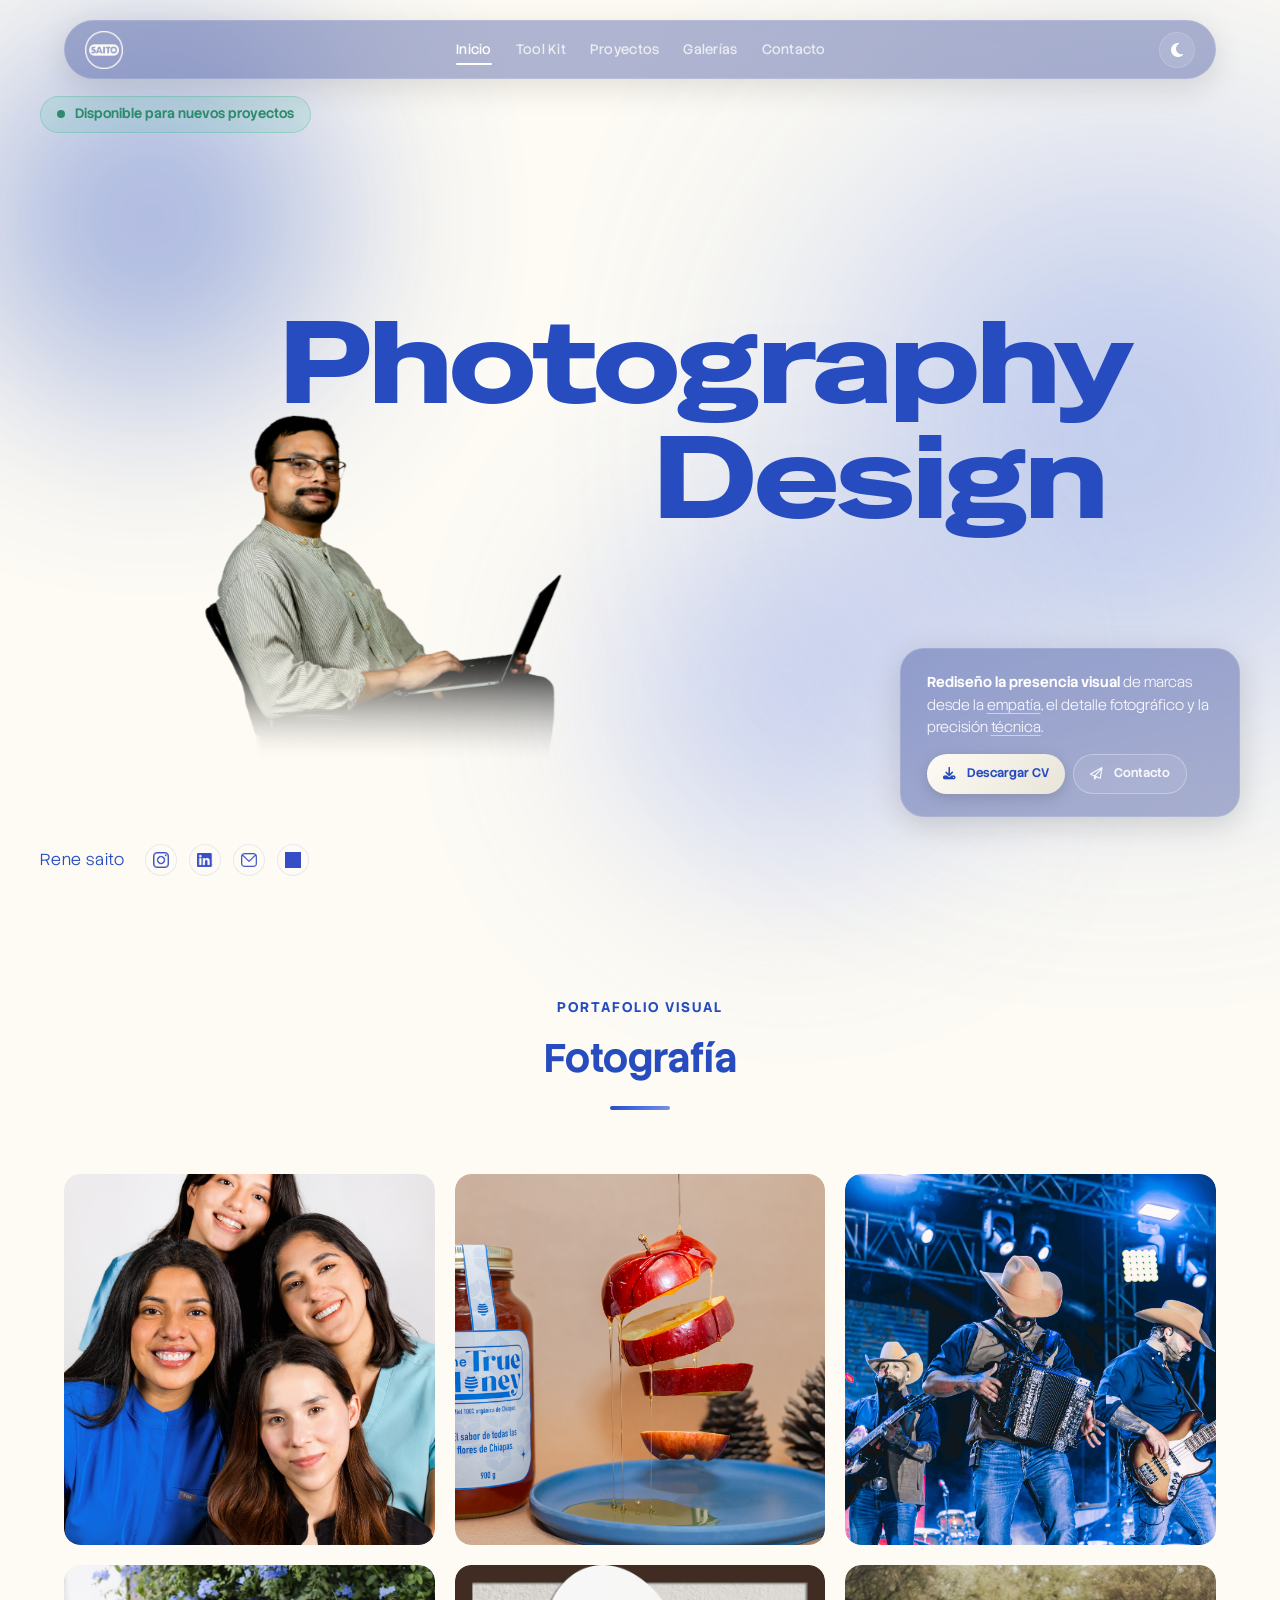
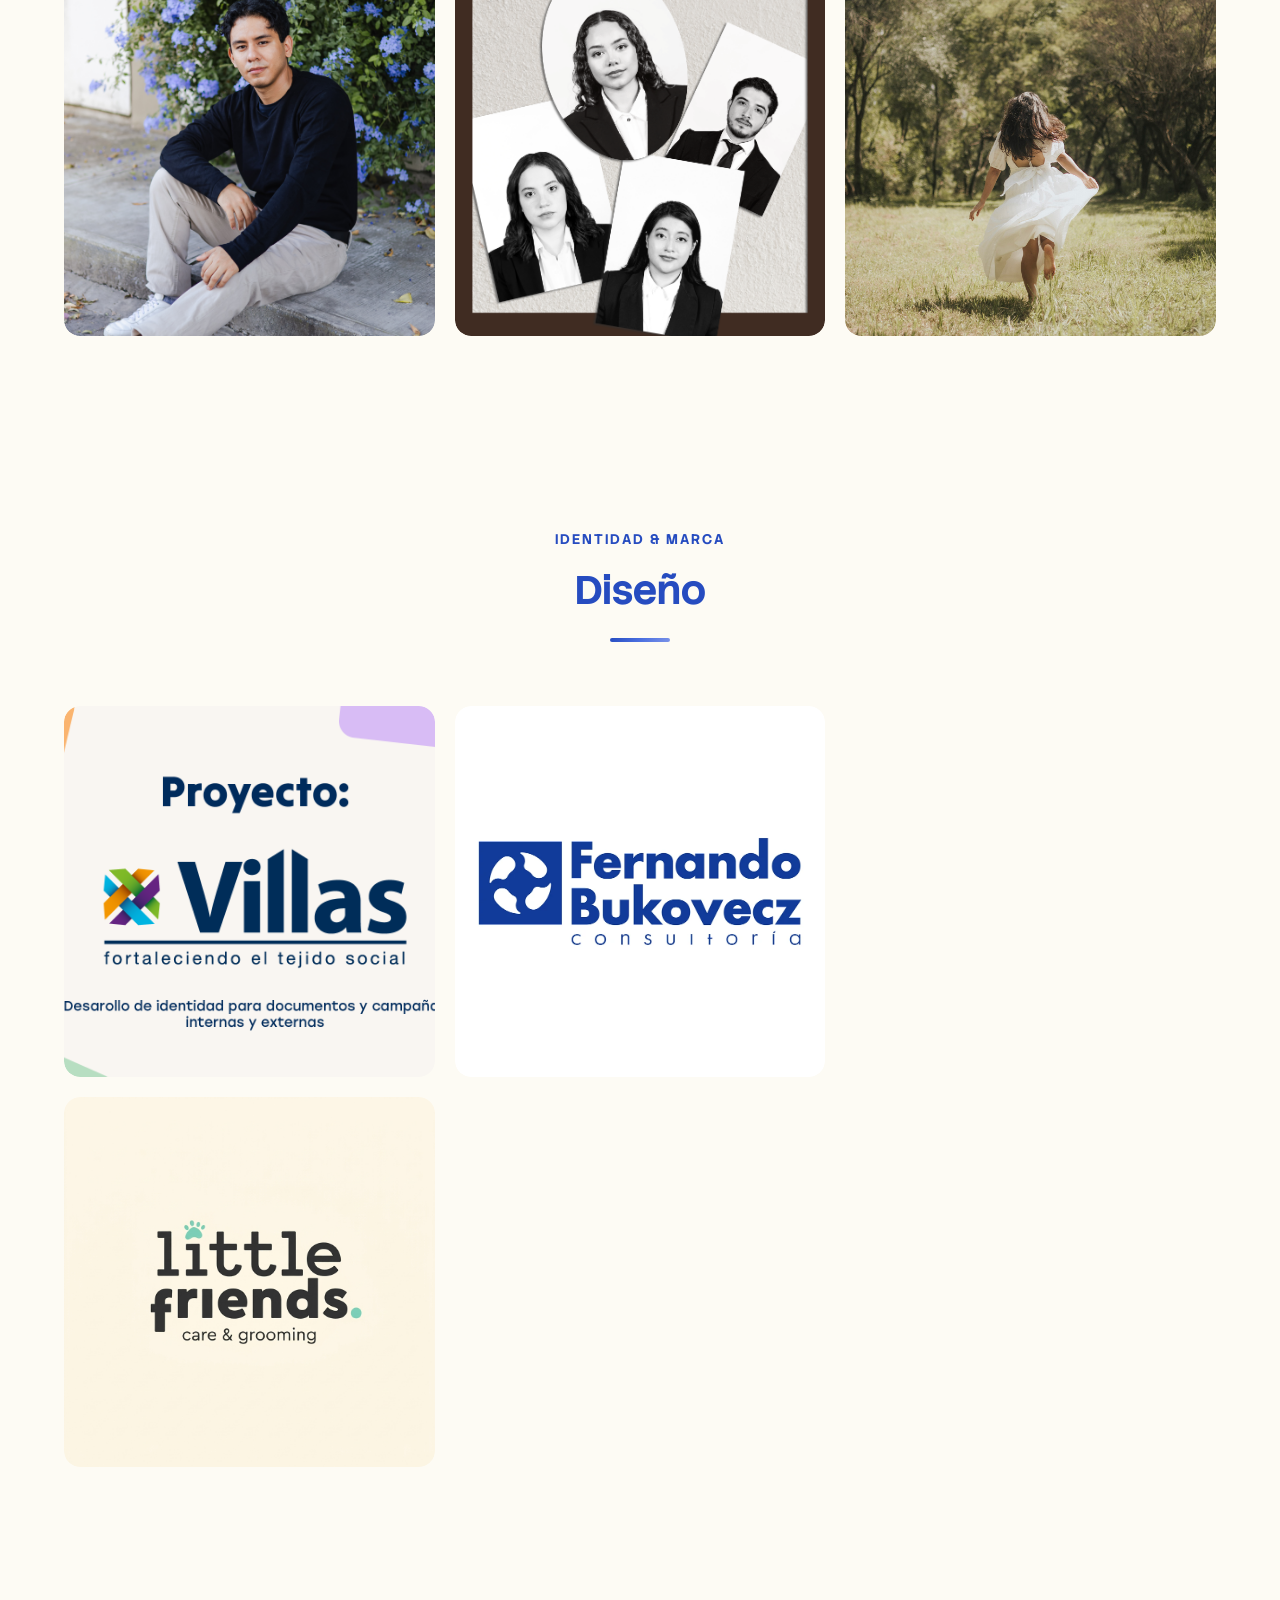
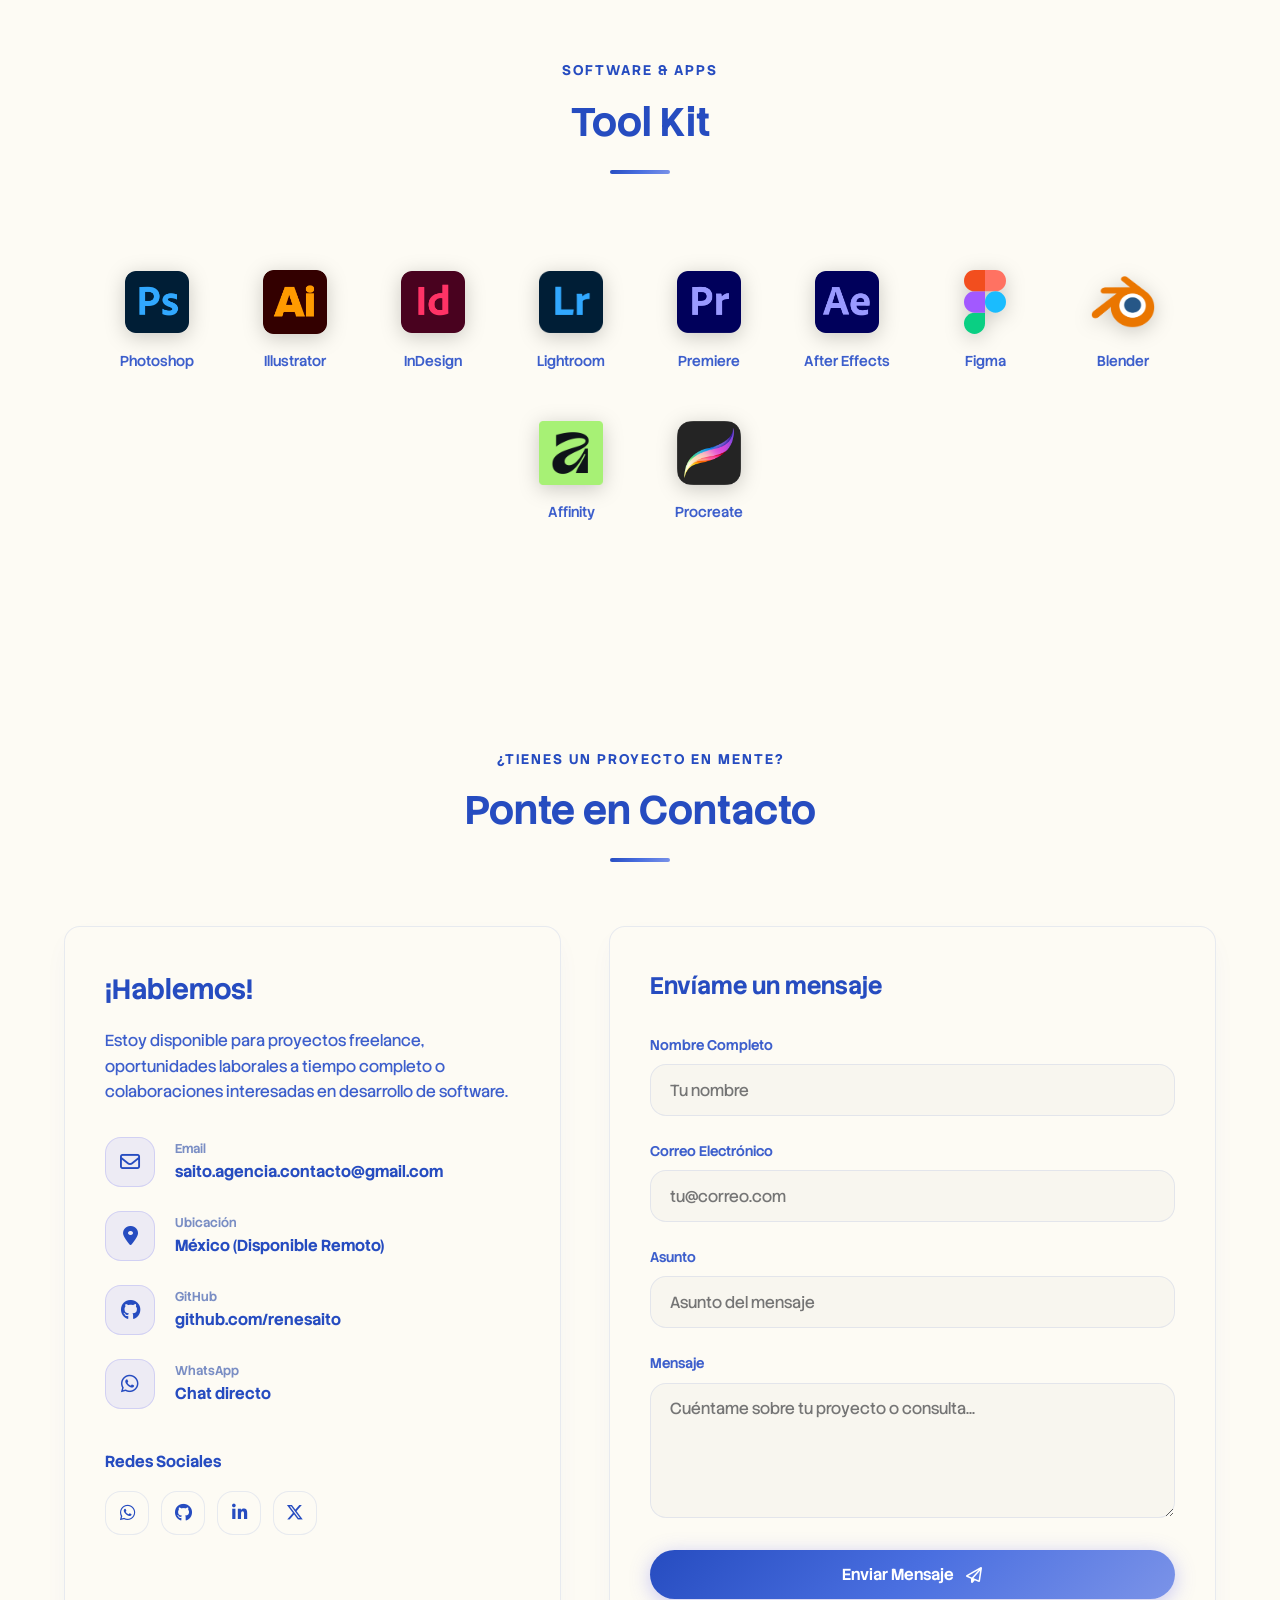
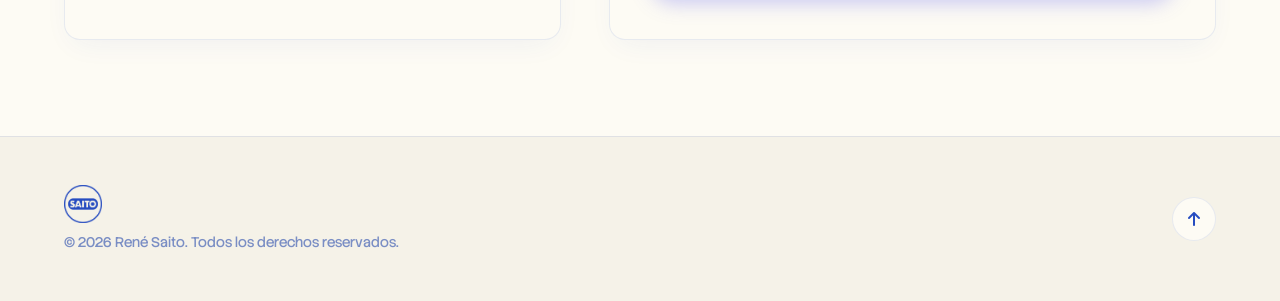
==== commit f09a7d5e: "z" ====
--- a/index.html
+++ b/index.html
@@ -43,7 +43,6 @@
                         <li><a href="#hero" class="nav-link active">Inicio</a></li>
                         <li><a href="#toolkit" class="nav-link">Tool Kit</a></li>
                         <li><a href="#photography" class="nav-link">Proyectos</a></li>
-                        <li><a href="bodas.html" class="nav-link">Bodas</a></li>
                         <li><a href="gallery.html" class="nav-link" target="_blank">Galerías</a></li>
                         <li><a href="#contacto" class="nav-link">Contacto</a></li>
                     </ul>
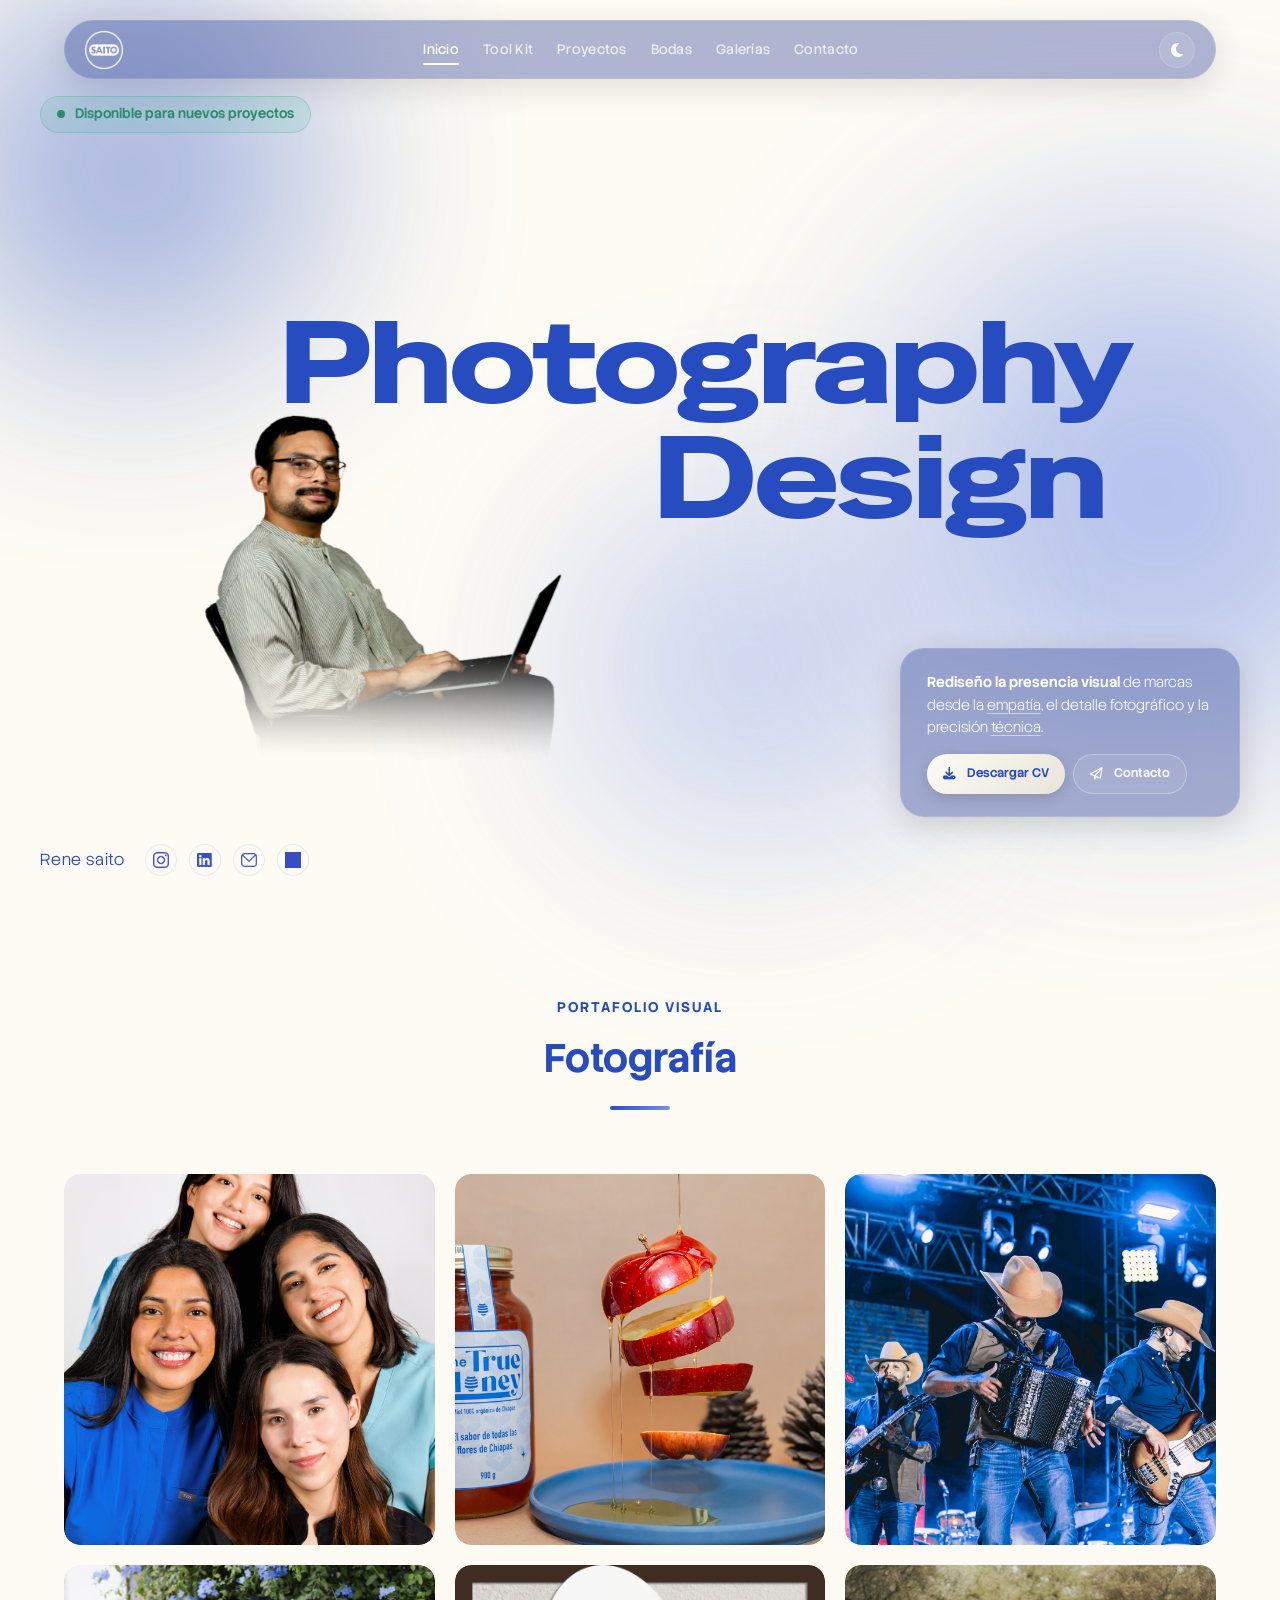
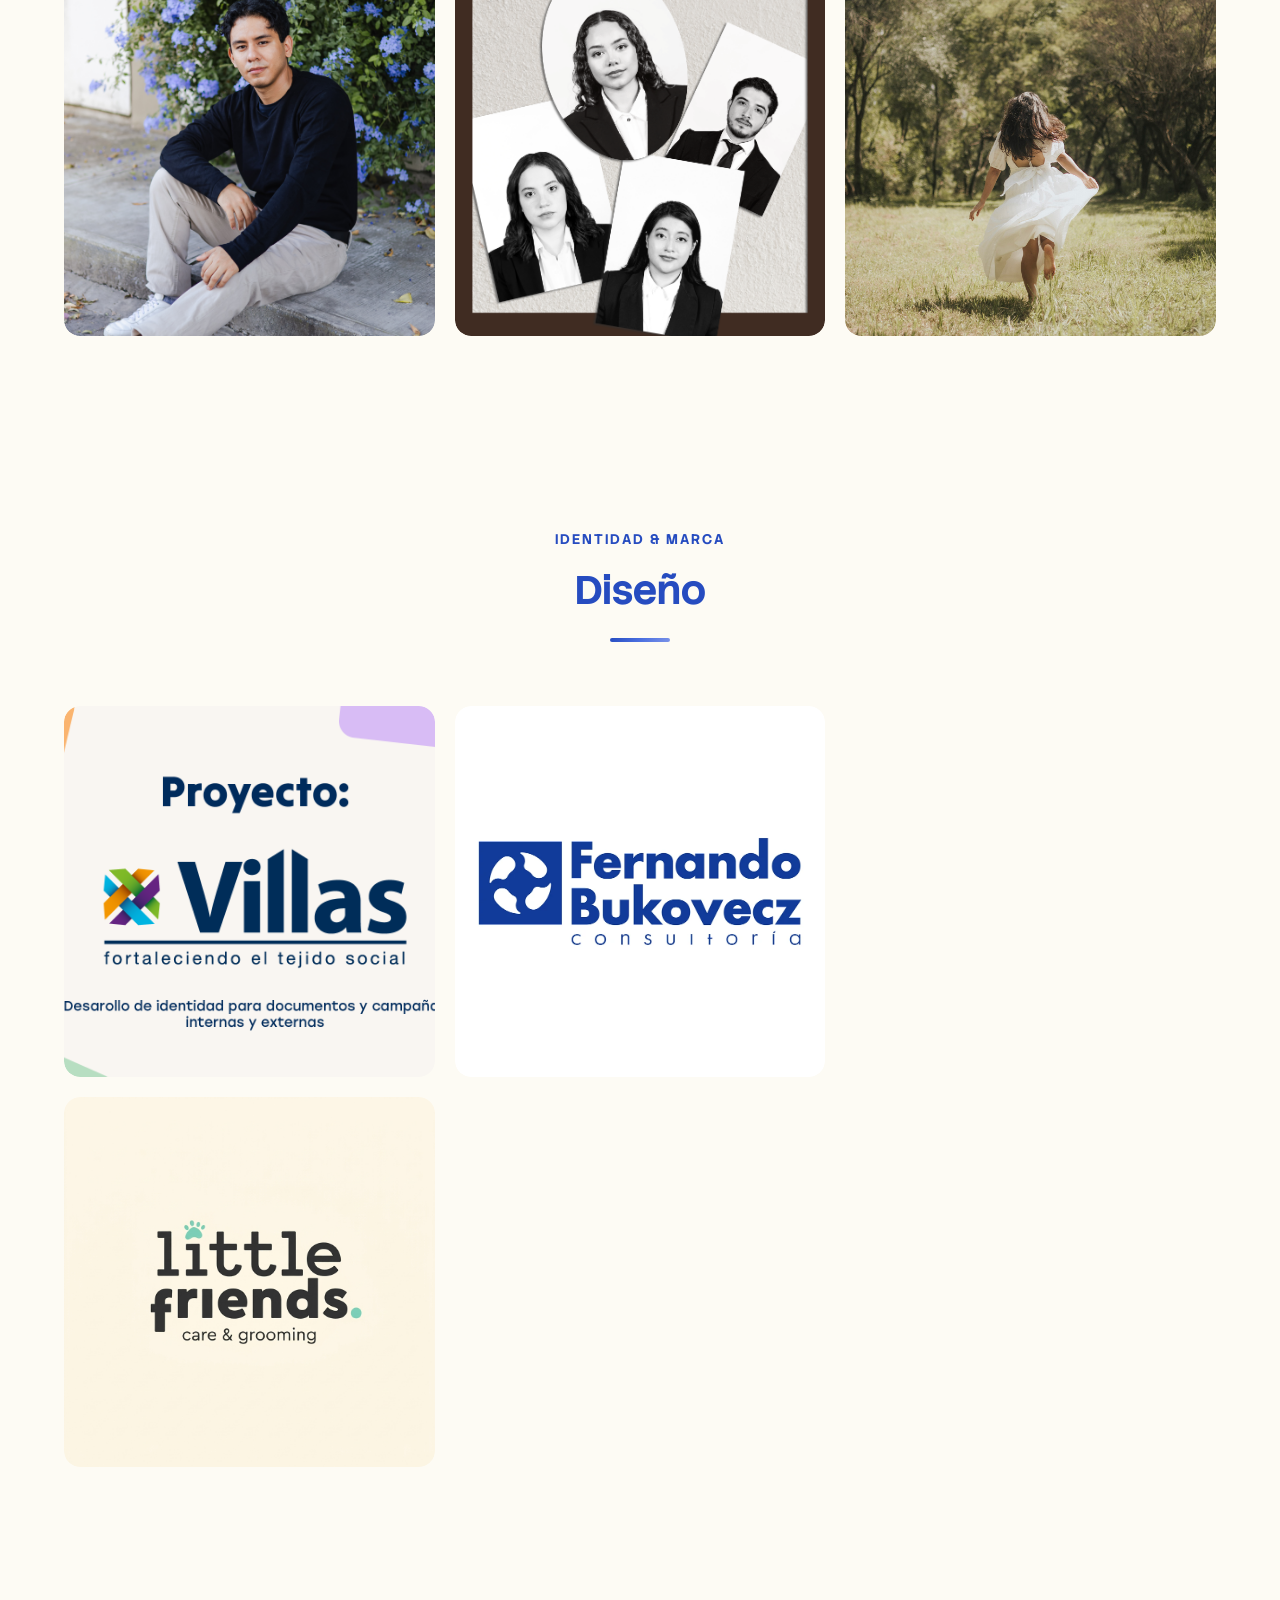
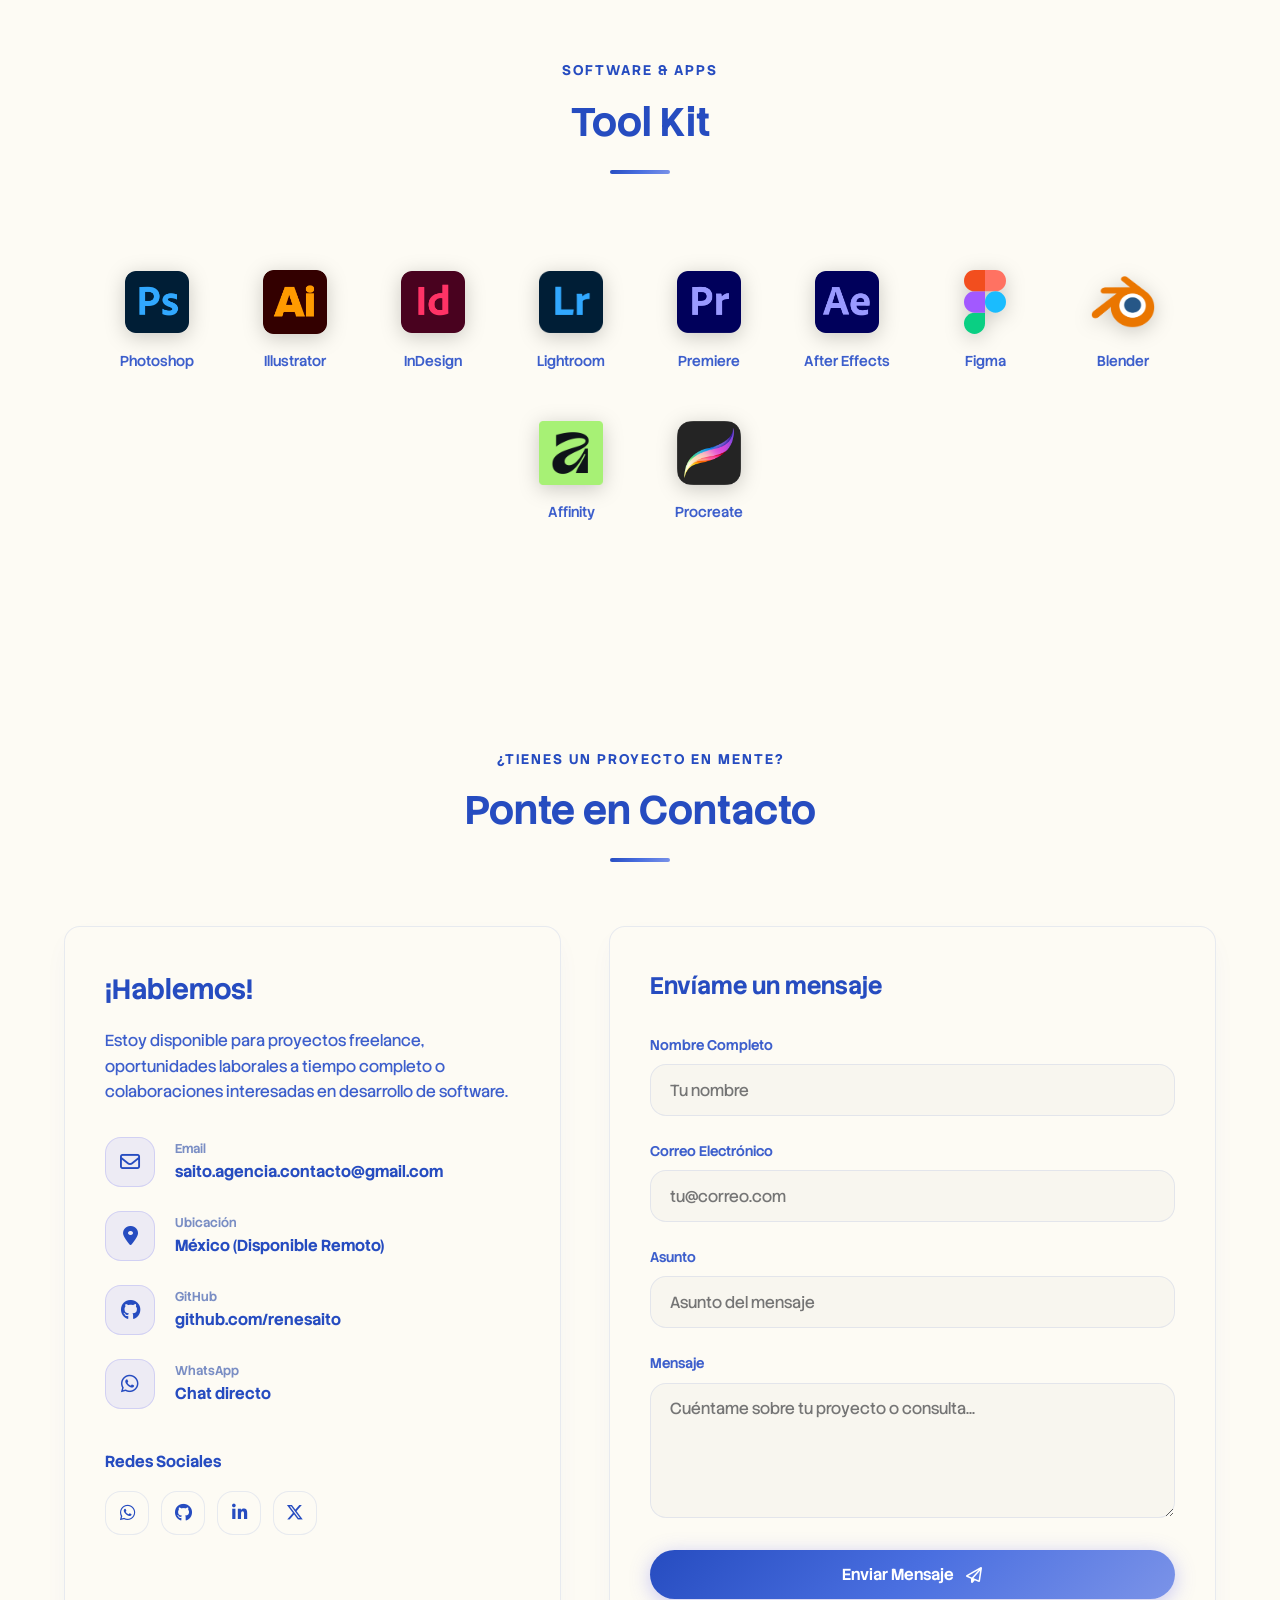
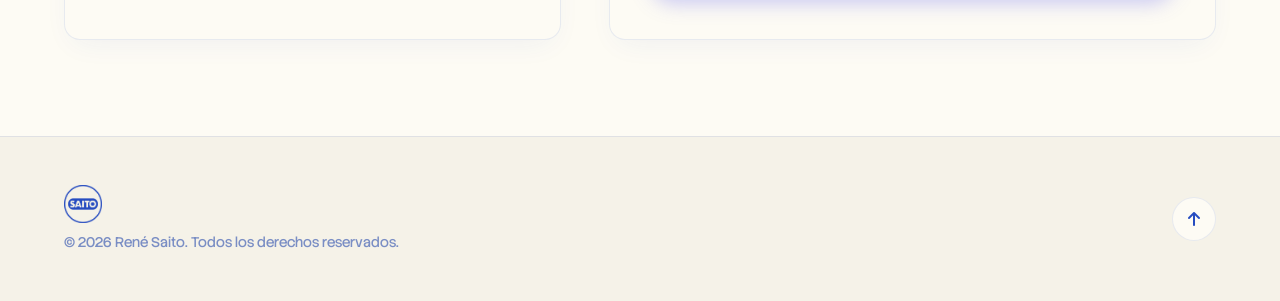
==== commit 0063e3e7: "intento 2" ====
--- a/index.html
+++ b/index.html
@@ -43,6 +43,7 @@
                         <li><a href="#hero" class="nav-link active">Inicio</a></li>
                         <li><a href="#toolkit" class="nav-link">Tool Kit</a></li>
                         <li><a href="#photography" class="nav-link">Proyectos</a></li>
+                        <li><a href="bodas.html" class="nav-link">Bodas</a></li>
                         <li><a href="gallery.html" class="nav-link" target="_blank">Galerías</a></li>
                         <li><a href="#contacto" class="nav-link">Contacto</a></li>
                     </ul>
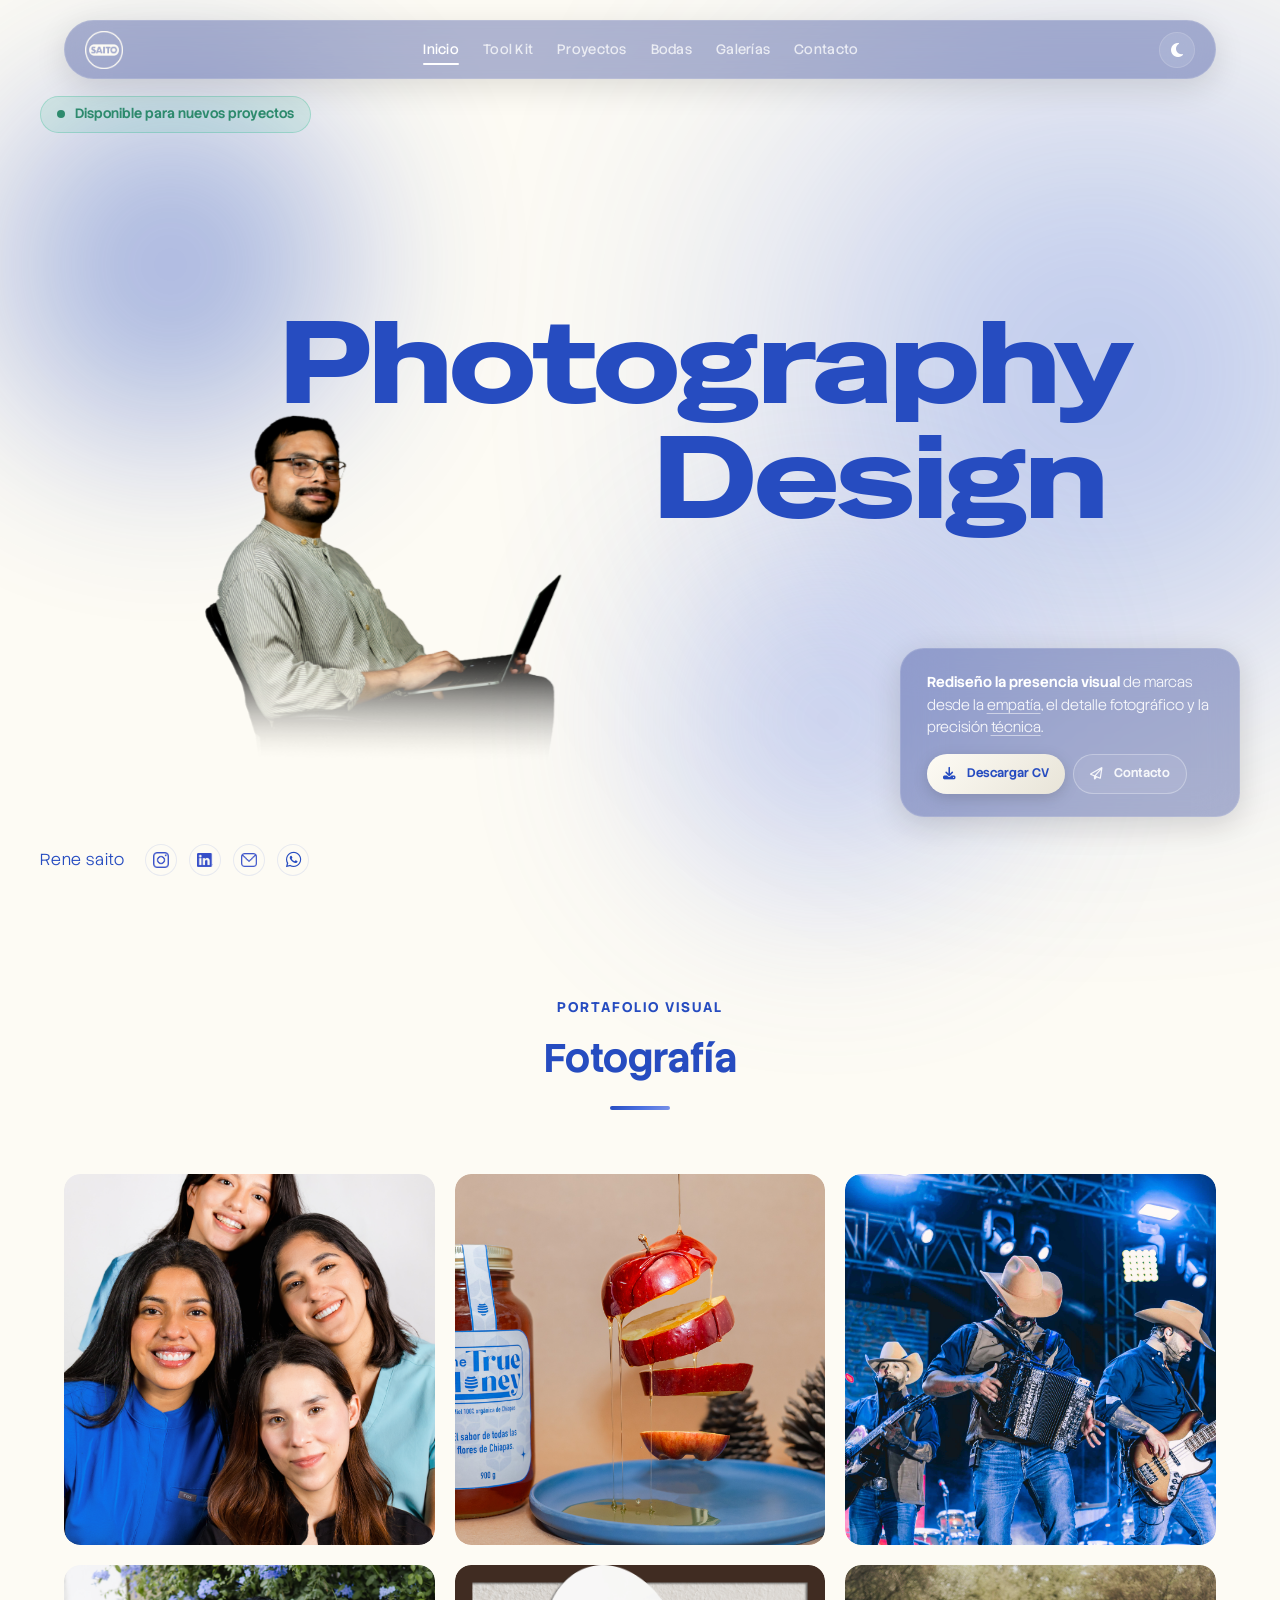
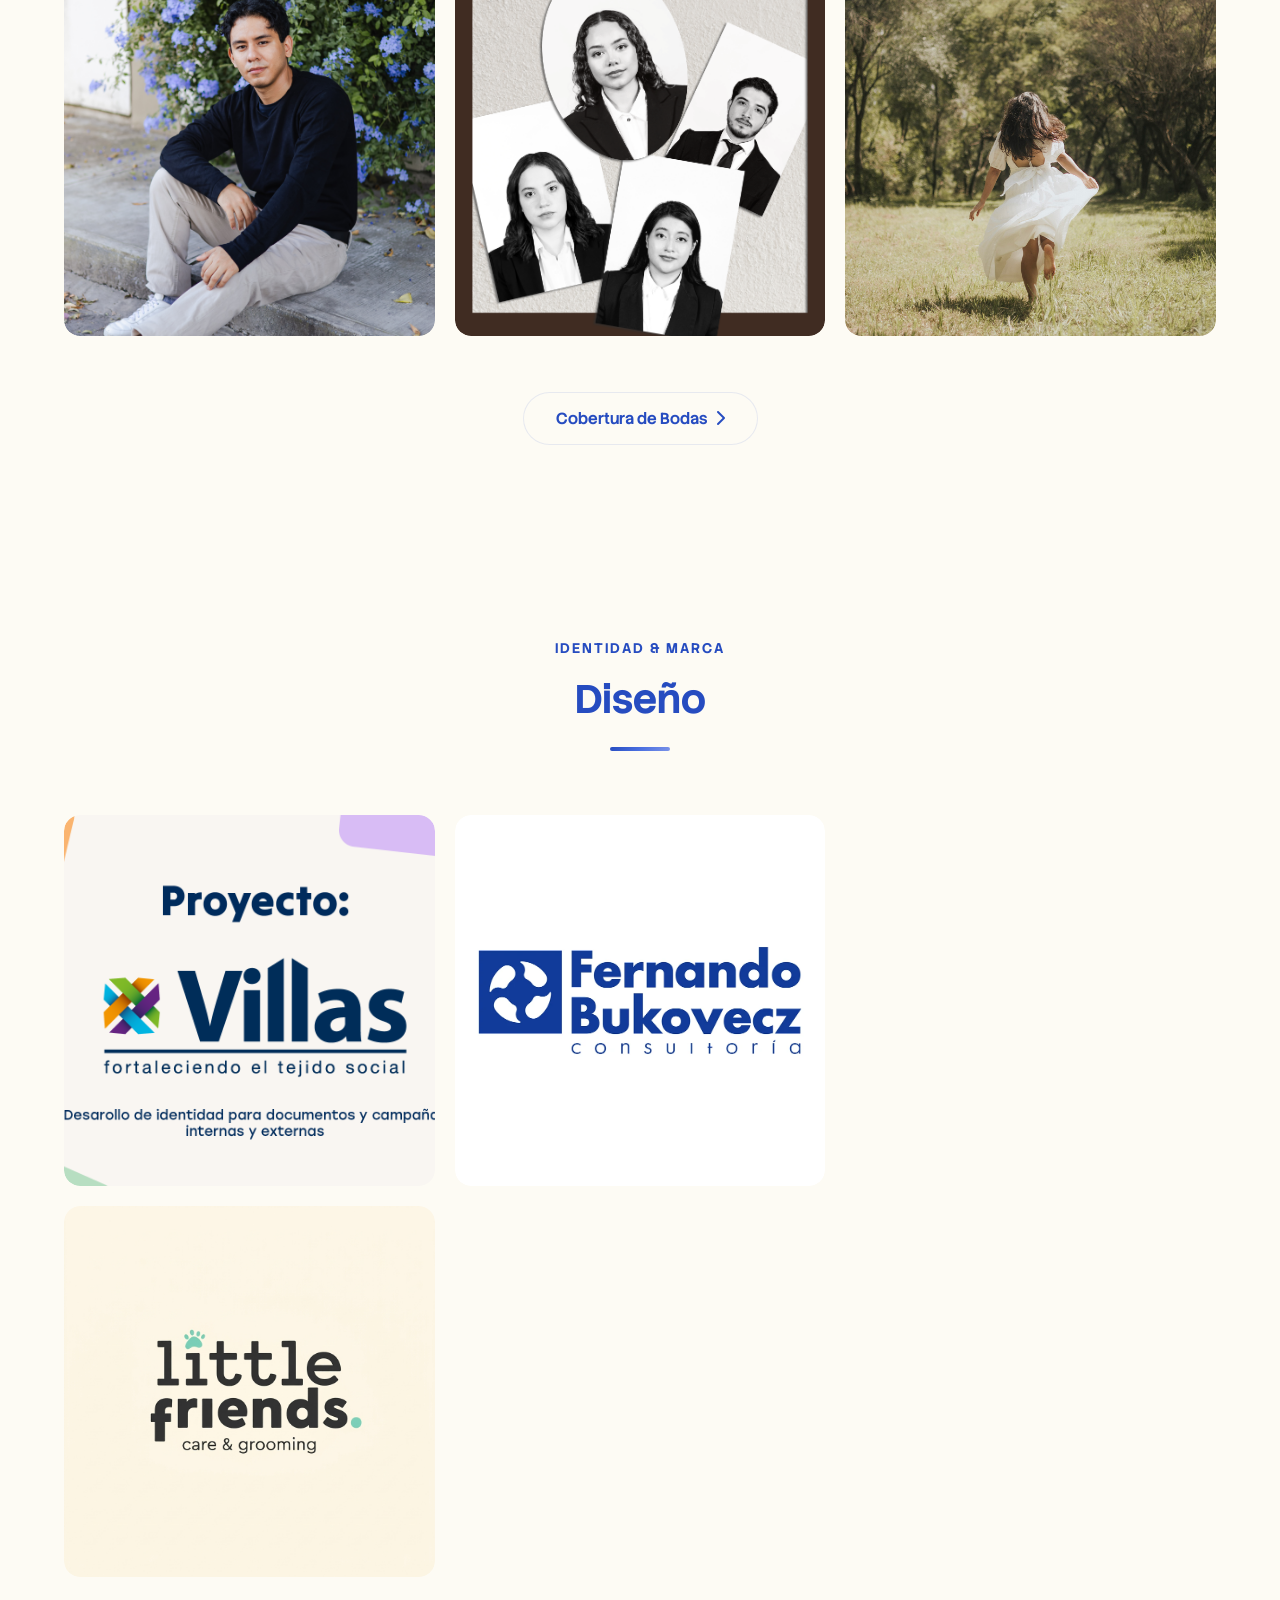
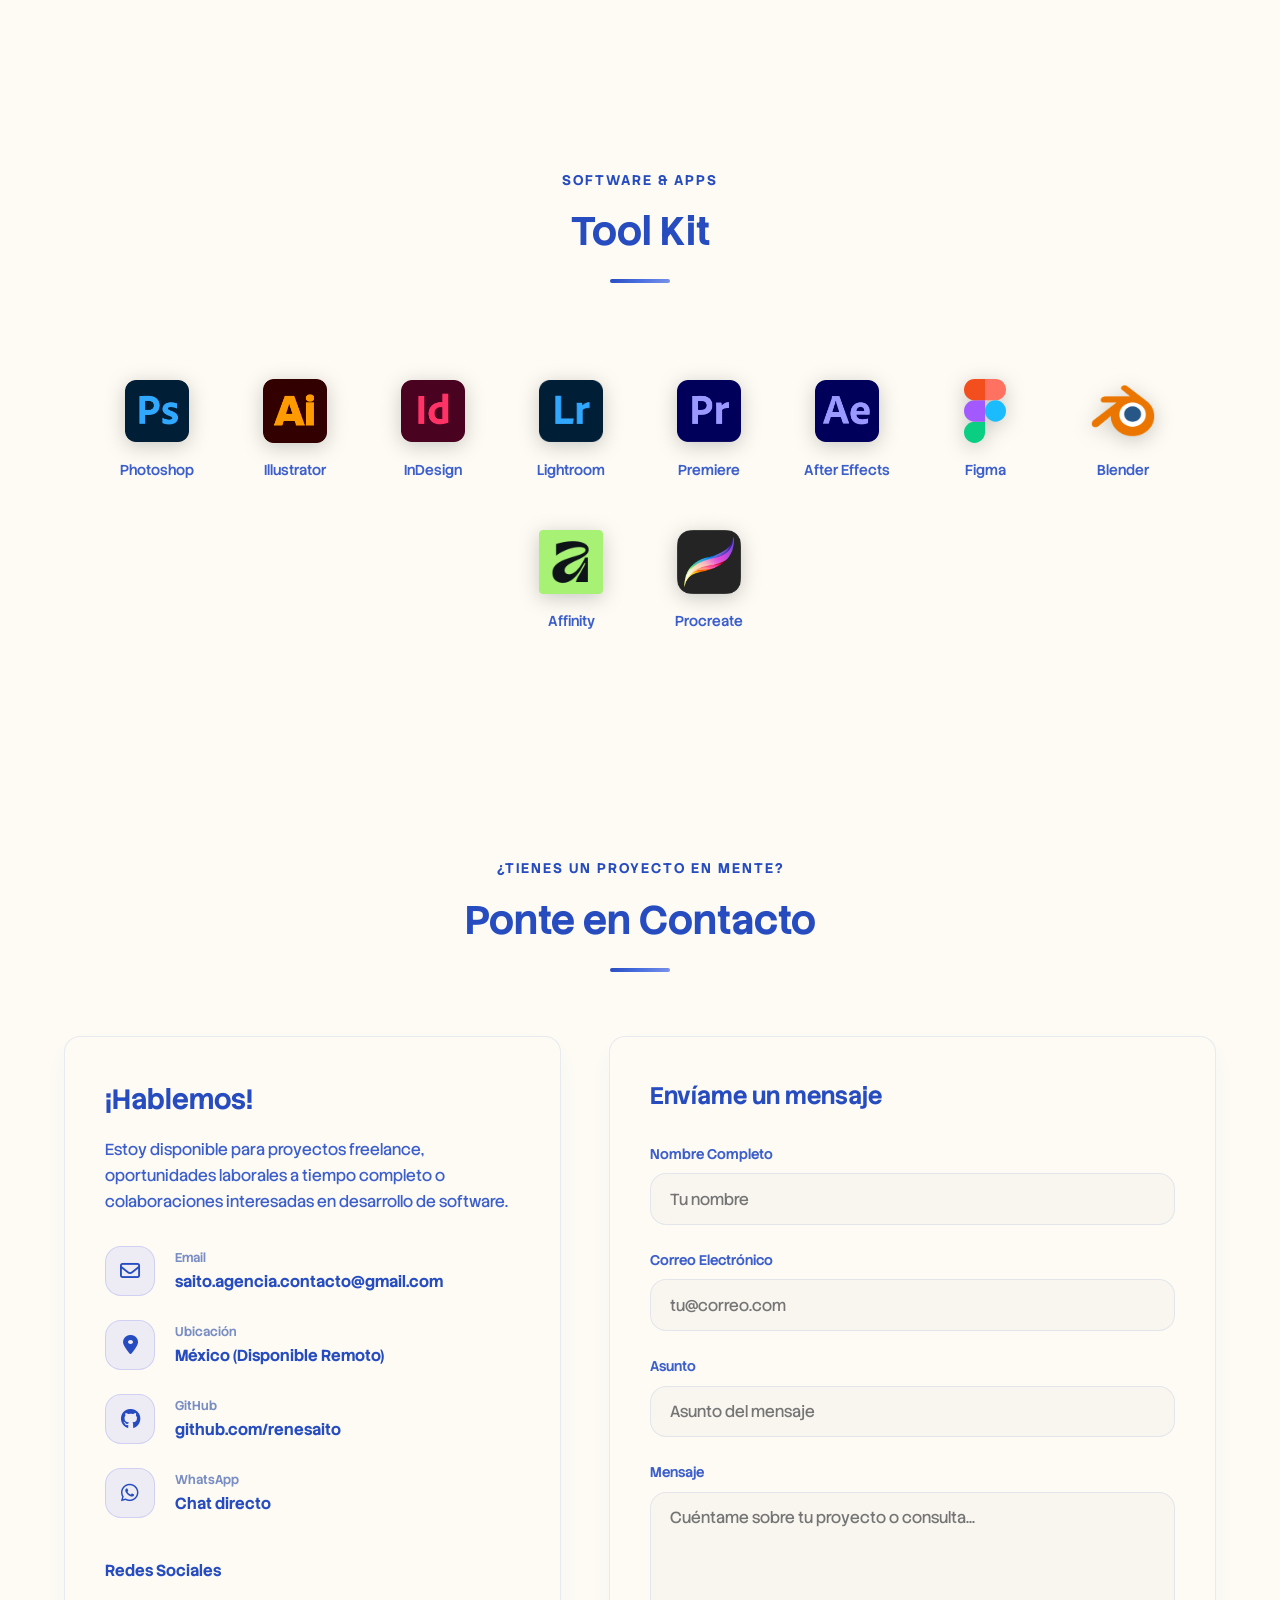
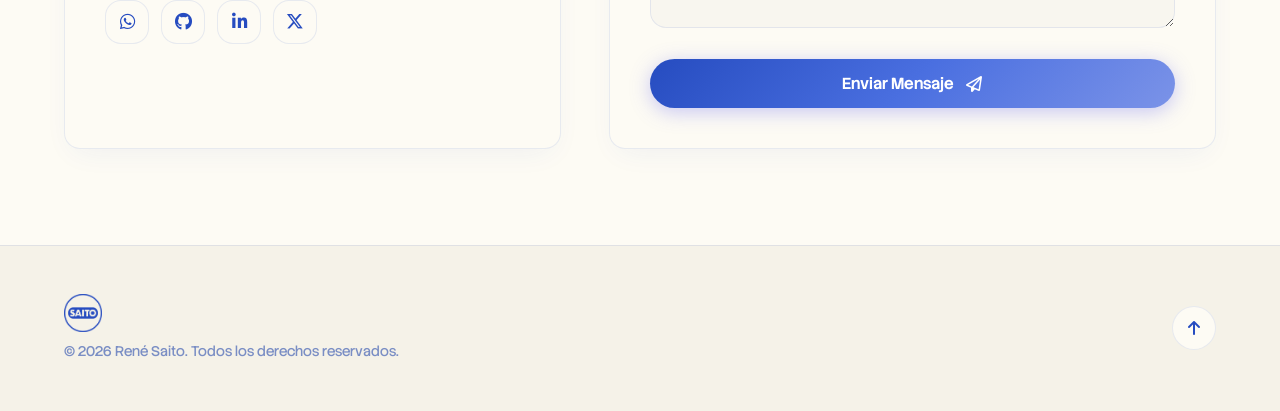
==== commit 88e9ff1f: "hoola" ====
--- a/index.html
+++ b/index.html
@@ -130,7 +130,7 @@
                             <img src="assets/images/Correo.png" alt="Correo">
                         </a>
                         <a href="https://wa.me/qr/AIB3PY3H74K6I1" target="_blank" rel="noopener" aria-label="WhatsApp" class="hero-social-link">
-                            <img src="assets/images/whatsapp.webp" alt="WhatsApp">
+                            <i class="fa-brands fa-whatsapp"></i>
                         </a>
                     </div>
                 </div>
@@ -151,6 +151,14 @@
                 <!-- Photography Gallery Grid -->
                 <div class="gallery-grid" id="photography-grid">
                     <!-- Items rendered by projects.js -->
+                </div>
+
+                <!-- CTA to Wedding Section -->
+                <div class="photography-cta center" style="margin-top: 3.5rem; text-align: center;">
+                    <a href="bodas.html" class="btn btn-secondary" style="display: inline-flex; align-items: center; gap: 0.5rem; padding: 0.8rem 2rem;">
+                        <span>Cobertura de Bodas</span>
+                        <i class="fa-solid fa-chevron-right"></i>
+                    </a>
                 </div>
             </div>
         </section>
--- a/css/style.css
+++ b/css/style.css
@@ -800,9 +800,24 @@
     object-fit: contain;
 }
 
+.hero-social-link i {
+    font-size: 1.1rem;
+    color: var(--text-muted);
+    transition: color var(--transition-fast), transform var(--transition-fast);
+}
+
+.hero-social-link:hover i {
+    color: var(--primary) !important;
+    transform: scale(1.1);
+}
+
 /* Light mode: invert social icons so white icons show on light bg */
 [data-theme="light"] .hero-social-link img {
     filter: brightness(0) saturate(100%) invert(24%) sepia(95%) saturate(1764%) hue-rotate(221deg) brightness(87%) contrast(92%);
+}
+
+[data-theme="light"] .hero-social-link i {
+    color: var(--primary) !important;
 }
 
 
@@ -2414,4 +2429,11 @@
     max-width: 90vw;
     max-height: 90vh;
     object-fit: contain;
+}
+
+/* Custom override for Weddings CTA button on home page to hover to brown */
+.photography-cta .btn-secondary:hover {
+    border-color: #513627 !important;
+    background: rgba(81, 54, 39, 0.1) !important;
+    color: #513627 !important;
 }
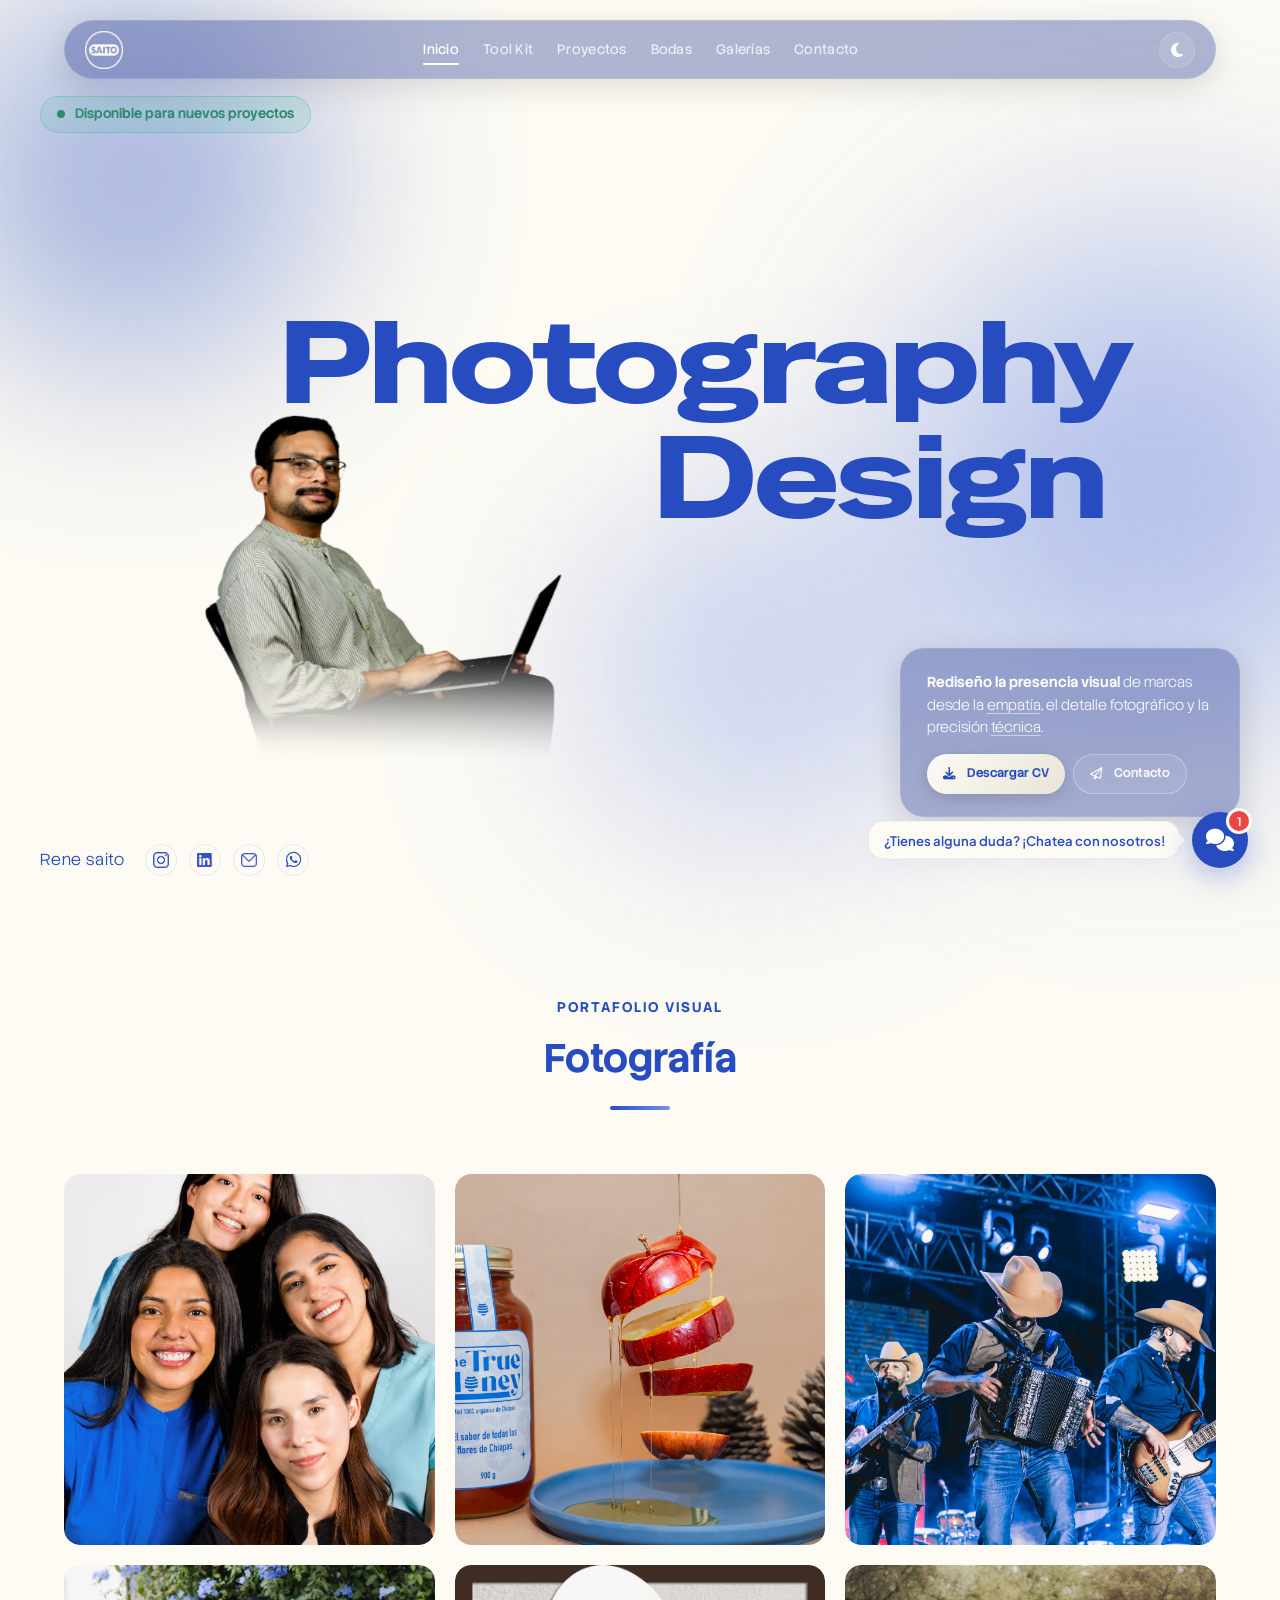
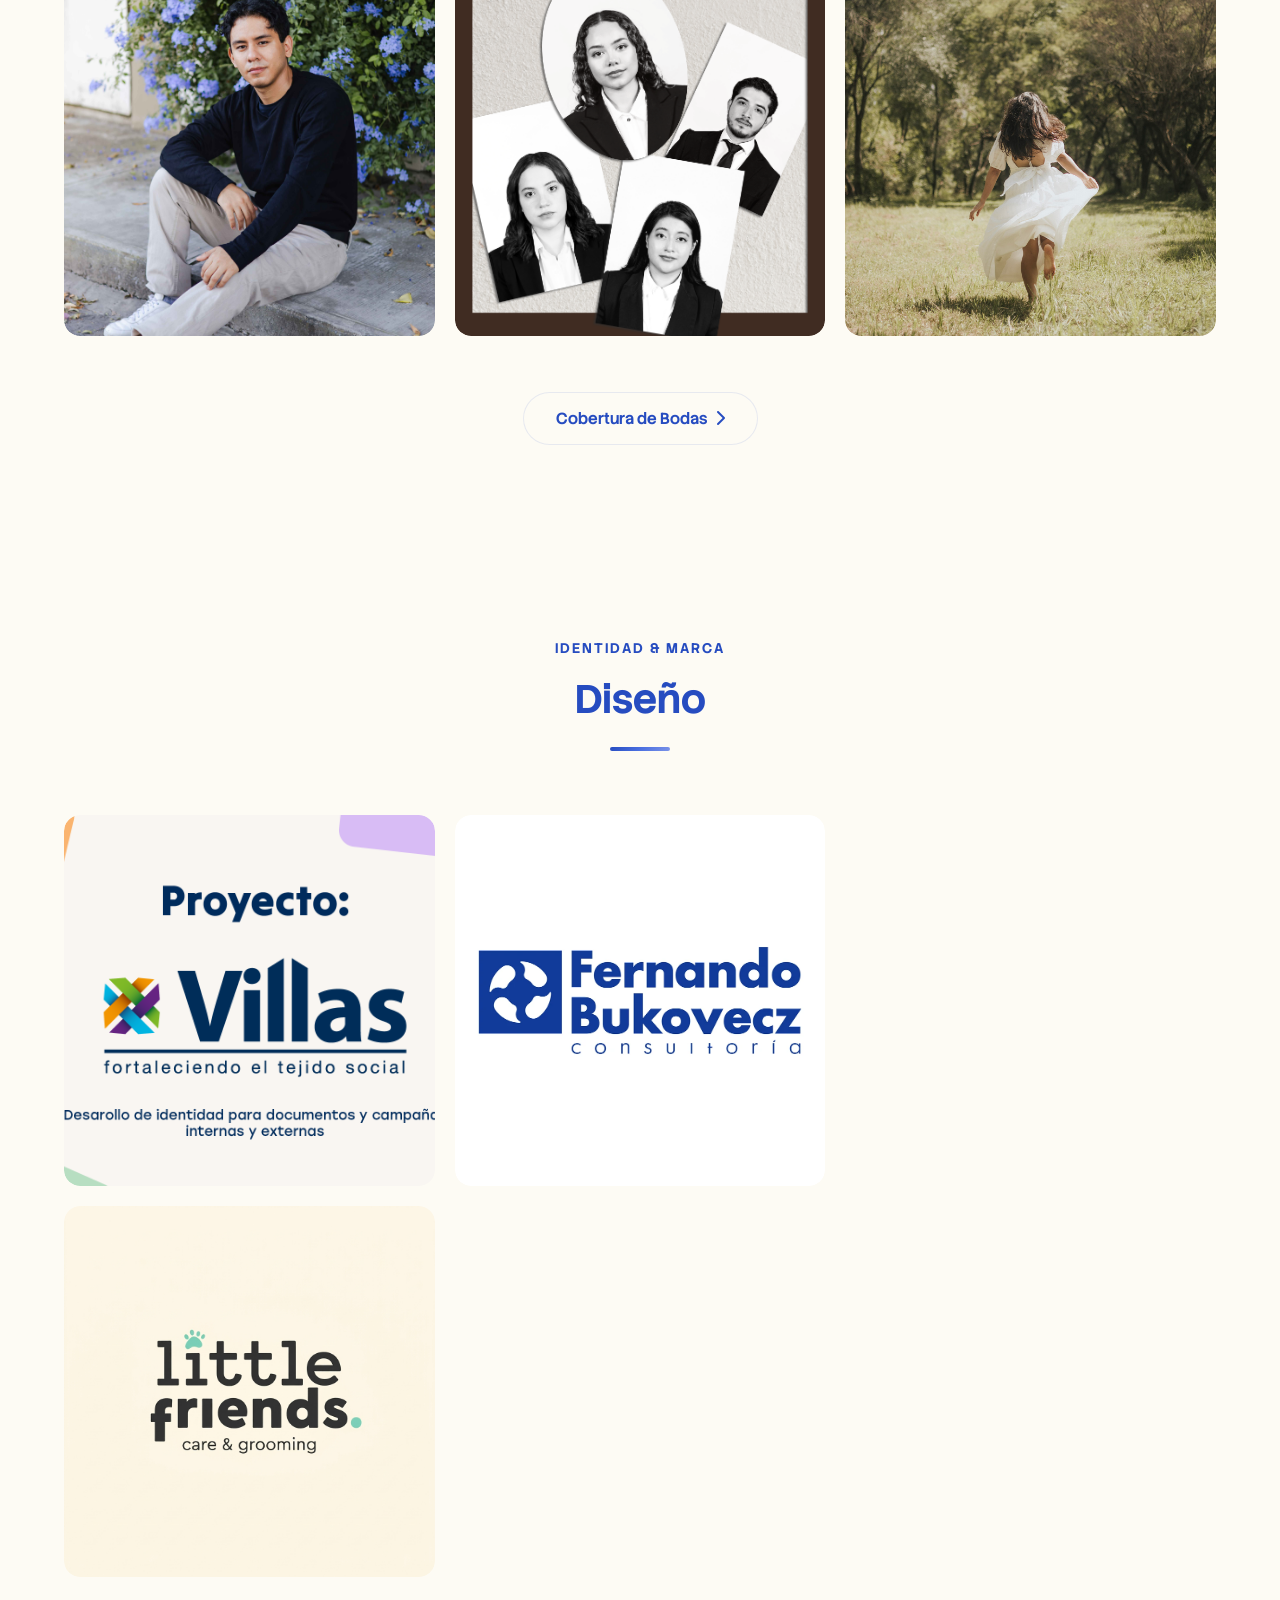
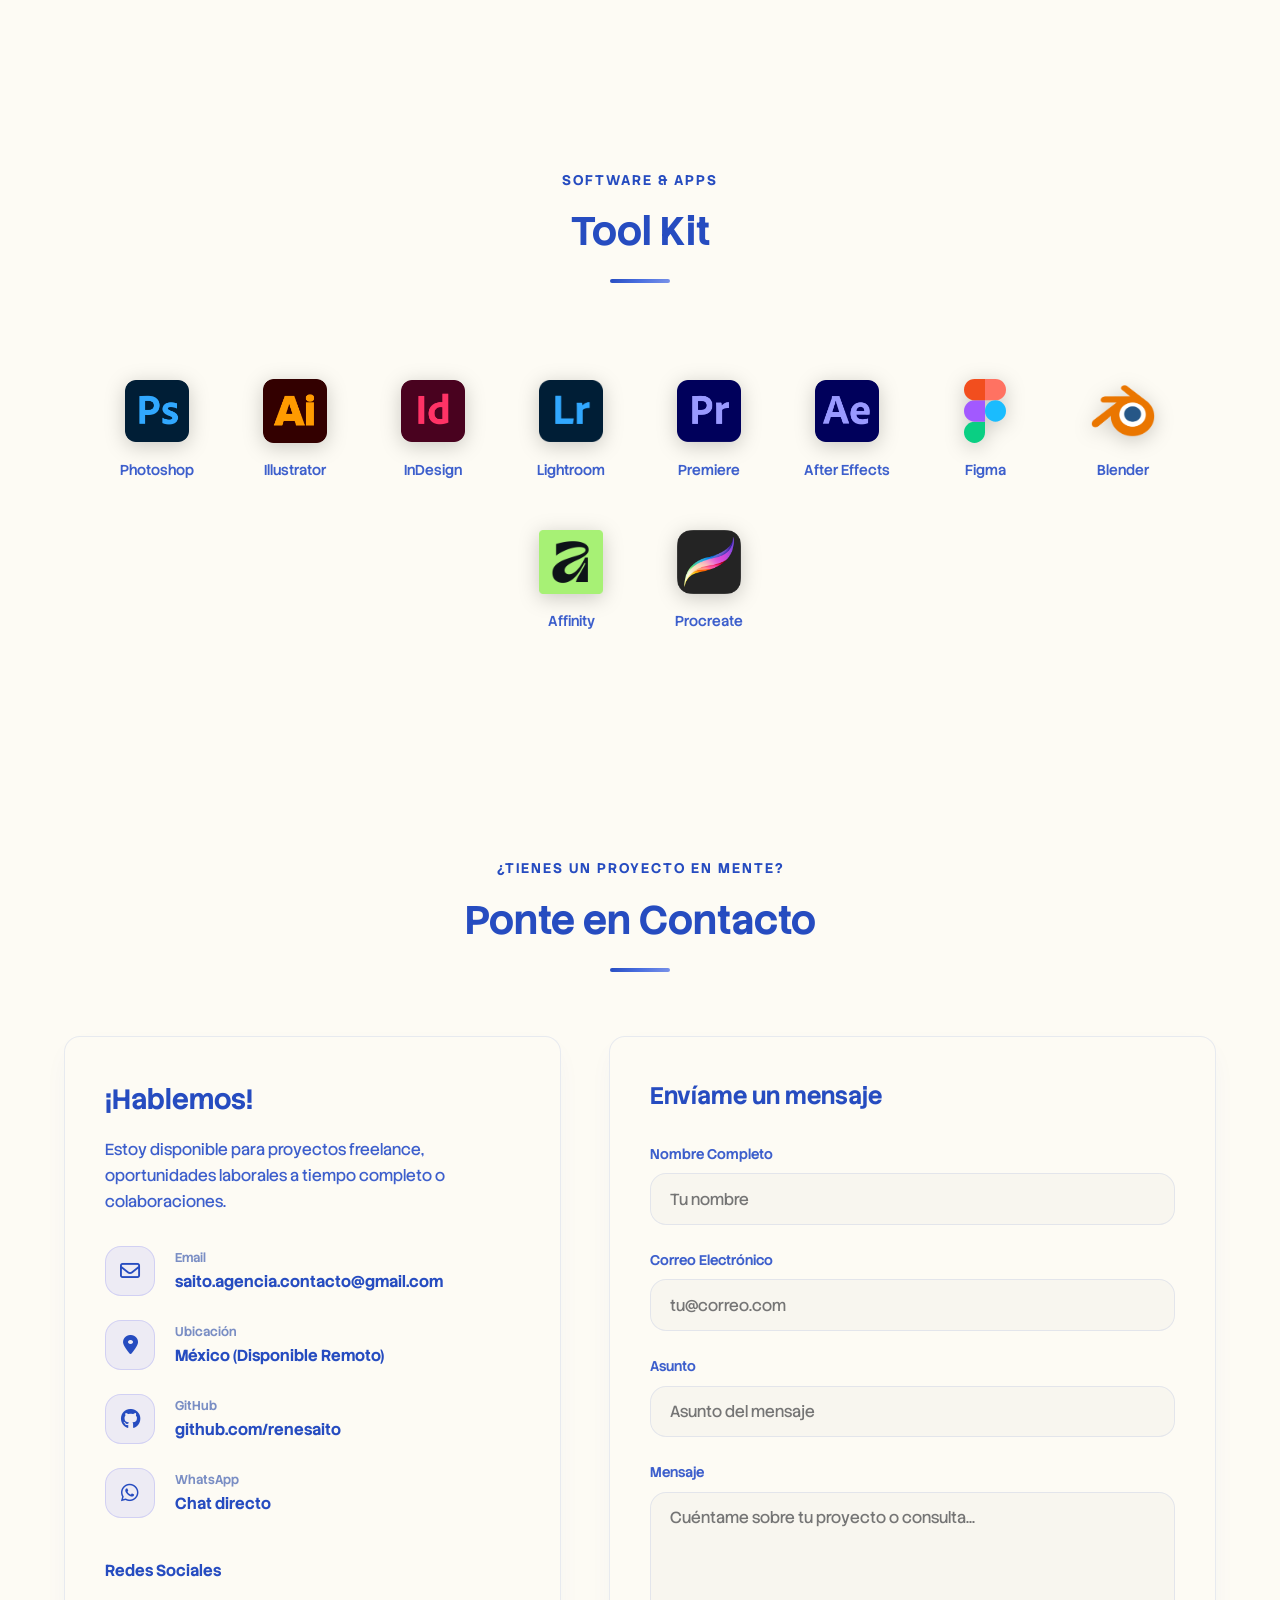
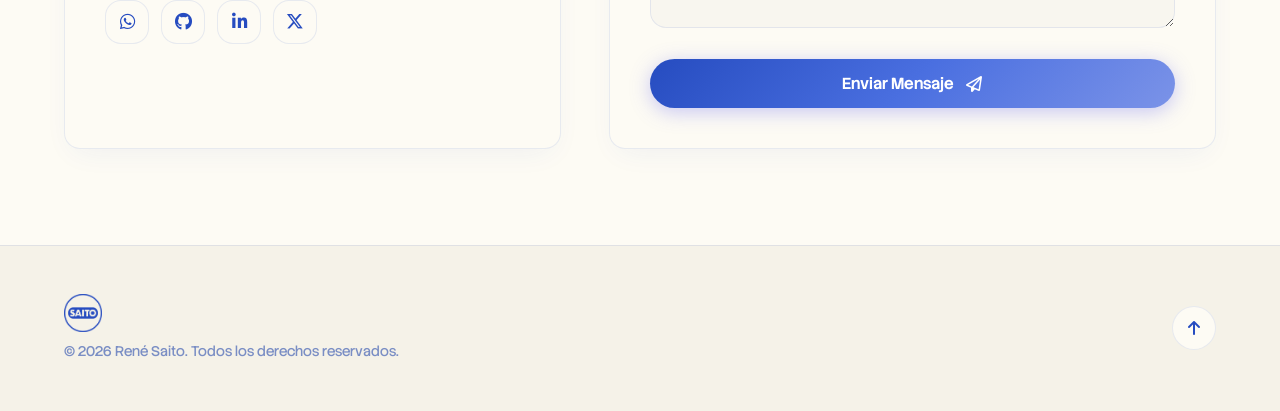
==== commit 5d194f3c: "f" ====
--- a/index.html
+++ b/index.html
@@ -22,6 +22,7 @@
 
     <!-- Custom CSS -->
     <link rel="stylesheet" href="css/style.css">
+    <link rel="stylesheet" href="css/chatbot.css">
 </head>
 
 <body>
@@ -247,8 +248,7 @@
                 <div class="contact-wrapper">
                     <div class="contact-info glass-card fade-in">
                         <h3>¡Hablemos!</h3>
-                        <p>Estoy disponible para proyectos freelance, oportunidades laborales a tiempo completo o
-                            colaboraciones interesadas en desarrollo de software.</p>
+                        <p>Estoy disponible para proyectos freelance, oportunidades laborales a tiempo completo o colaboraciones.</p>
 
                         <div class="contact-details">
                             <div class="contact-detail-item">
@@ -389,6 +389,7 @@
     <!-- JavaScript Files -->
     <script src="js/projects.js"></script>
     <script src="js/main.js"></script>
+    <script src="js/chatbot.js"></script>
     <button class="scroll-top-btn" id="scroll-top-btn" aria-label="volver al inicio">
         <i class="fa-solid fa-arrow-up"></i>
     </button>
--- a/css/style.css
+++ b/css/style.css
@@ -2186,8 +2186,8 @@
    ========================================================================== */
 .scroll-top-btn {
     position: fixed;
-    bottom: 2rem;
-    right: 2rem;
+    bottom: 6.2rem;
+    right: 2.25rem;
     z-index: 999;
     width: 48px;
     height: 48px;
@@ -2223,6 +2223,16 @@
     box-shadow: 0 12px 40px rgba(0, 0, 0, 0.25);
 }
 
+@media (max-width: 576px) {
+    .scroll-top-btn {
+        bottom: 5.2rem;
+        right: 1.35rem;
+        width: 42px;
+        height: 42px;
+        font-size: 0.95rem;
+    }
+}
+
 /* ==========================================================================
    16. MODAL DE DISEÑO (VILLAS)
    ========================================================================== */
--- a/css/chatbot.css
+++ b/css/chatbot.css
@@ -0,0 +1,534 @@
+/* ==========================================================================
+   SAITOBOT - ASISTENTE CHATBOT FLOTANTE
+   Sistema de diseño coherente con el portafolio de René Saito
+   ========================================================================== */
+
+/* 1. CONTENEDOR FLOTANTE Y BOTÓN DISPARADOR
+   ========================================================================== */
+.saito-chat-widget {
+    position: fixed;
+    bottom: 2rem;
+    right: 2rem;
+    z-index: 1000;
+    font-family: var(--font-main, 'Plus Jakarta Sans', sans-serif);
+}
+
+/* Botón flotante */
+.saito-chat-trigger {
+    width: 56px;
+    height: 56px;
+    border-radius: 50%;
+    background: var(--primary);
+    color: #ffffff;
+    border: 1px solid var(--border-color);
+    box-shadow: 0 8px 30px rgba(38, 76, 192, 0.35);
+    display: flex;
+    align-items: center;
+    justify-content: center;
+    cursor: pointer;
+    font-size: 1.4rem;
+    position: relative;
+    transition: transform 0.3s cubic-bezier(0.34, 1.56, 0.64, 1), box-shadow 0.3s ease, background 0.3s ease;
+    outline: none;
+}
+
+.bodas-page .saito-chat-trigger {
+    background: var(--primary);
+    box-shadow: 0 8px 30px rgba(81, 54, 39, 0.35);
+}
+
+.saito-chat-trigger:hover {
+    transform: scale(1.08) translateY(-2px);
+    box-shadow: 0 12px 35px rgba(38, 76, 192, 0.45);
+}
+
+.bodas-page .saito-chat-trigger:hover {
+    box-shadow: 0 12px 35px rgba(81, 54, 39, 0.45);
+}
+
+.saito-chat-trigger .trigger-icon-open,
+.saito-chat-trigger .trigger-icon-close {
+    position: absolute;
+    transition: opacity 0.25s ease, transform 0.25s ease;
+}
+
+.saito-chat-trigger .trigger-icon-close {
+    opacity: 0;
+    transform: rotate(-90deg) scale(0.6);
+}
+
+.saito-chat-widget.active .saito-chat-trigger .trigger-icon-open {
+    opacity: 0;
+    transform: rotate(90deg) scale(0.6);
+}
+
+.saito-chat-widget.active .saito-chat-trigger .trigger-icon-close {
+    opacity: 1;
+    transform: rotate(0deg) scale(1);
+}
+
+/* Badge de notificación / pulso */
+.saito-chat-badge {
+    position: absolute;
+    top: -2px;
+    right: -2px;
+    width: 20px;
+    height: 20px;
+    border-radius: 50%;
+    background: #ef4444;
+    color: #ffffff;
+    font-size: 0.72rem;
+    font-weight: 700;
+    display: flex;
+    align-items: center;
+    justify-content: center;
+    box-shadow: 0 0 0 3px var(--bg-primary);
+    animation: saitoPulse 2.5s infinite;
+}
+
+.saito-chat-badge.hidden {
+    display: none;
+}
+
+@keyframes saitoPulse {
+    0% {
+        box-shadow: 0 0 0 0 rgba(239, 68, 68, 0.6), 0 0 0 2px var(--bg-primary);
+    }
+    70% {
+        box-shadow: 0 0 0 10px rgba(239, 68, 68, 0), 0 0 0 2px var(--bg-primary);
+    }
+    100% {
+        box-shadow: 0 0 0 0 rgba(239, 68, 68, 0), 0 0 0 2px var(--bg-primary);
+    }
+}
+
+/* Tooltip de bienvenida flotante */
+.saito-chat-tooltip {
+    position: absolute;
+    right: 68px;
+    top: 50%;
+    transform: translateY(-50%);
+    background: var(--card-bg);
+    color: var(--text-primary);
+    padding: 0.5rem 0.9rem;
+    border-radius: var(--radius-md, 16px);
+    border: 1px solid var(--border-color);
+    box-shadow: var(--shadow-card);
+    white-space: nowrap;
+    font-size: 0.82rem;
+    font-weight: 600;
+    pointer-events: none;
+    opacity: 1;
+    transition: opacity 0.3s ease, transform 0.3s ease;
+}
+
+.saito-chat-tooltip::after {
+    content: '';
+    position: absolute;
+    right: -6px;
+    top: 50%;
+    transform: translateY(-50%);
+    border-top: 6px solid transparent;
+    border-bottom: 6px solid transparent;
+    border-left: 6px solid var(--card-bg);
+}
+
+.saito-chat-widget.active .saito-chat-tooltip,
+.saito-chat-tooltip.dismissed {
+    opacity: 0;
+    transform: translateY(-50%) translateX(10px);
+    pointer-events: none;
+}
+
+/* 2. VENTANA PRINCIPAL DEL CHAT
+   ========================================================================== */
+.saito-chat-window {
+    position: absolute;
+    bottom: 70px;
+    right: 0;
+    width: 380px;
+    max-width: calc(100vw - 2.5rem);
+    height: 540px;
+    max-height: calc(100vh - 120px);
+    background: var(--card-bg);
+    border-radius: var(--radius-lg, 24px);
+    border: 1px solid var(--border-color);
+    box-shadow: 0 20px 50px -10px rgba(0, 0, 0, 0.2), 0 0 30px rgba(38, 76, 192, 0.08);
+    display: flex;
+    flex-direction: column;
+    overflow: hidden;
+    backdrop-filter: blur(25px);
+    -webkit-backdrop-filter: blur(25px);
+    transform-origin: bottom right;
+    transform: scale(0.8) translateY(20px);
+    opacity: 0;
+    visibility: hidden;
+    transition: transform 0.35s cubic-bezier(0.16, 1, 0.3, 1), opacity 0.25s ease, visibility 0.35s ease;
+    z-index: 10;
+}
+
+.saito-chat-widget.active .saito-chat-window {
+    transform: scale(1) translateY(0);
+    opacity: 1;
+    visibility: visible;
+}
+
+/* 3. CABECERA DEL CHAT
+   ========================================================================== */
+.saito-chat-header {
+    background: var(--primary);
+    color: #ffffff;
+    padding: 1rem 1.25rem;
+    display: flex;
+    align-items: center;
+    justify-content: space-between;
+    border-bottom: 1px solid rgba(255, 255, 255, 0.1);
+    position: relative;
+}
+
+.bodas-page .saito-chat-header {
+    background: var(--primary);
+}
+
+.saito-chat-header-info {
+    display: flex;
+    align-items: center;
+    gap: 0.75rem;
+}
+
+.saito-chat-avatar {
+    width: 40px;
+    height: 40px;
+    border-radius: 50%;
+    background: rgba(255, 255, 255, 0.15);
+    display: flex;
+    align-items: center;
+    justify-content: center;
+    position: relative;
+    border: 1.5px solid rgba(255, 255, 255, 0.3);
+    overflow: hidden;
+}
+
+.saito-chat-avatar img {
+    width: 100%;
+    height: 100%;
+    object-fit: contain;
+    padding: 4px;
+}
+
+.saito-status-dot {
+    position: absolute;
+    bottom: 1px;
+    right: 1px;
+    width: 10px;
+    height: 10px;
+    background: #10b981;
+    border-radius: 50%;
+    border: 2px solid var(--primary);
+}
+
+.saito-chat-title h4 {
+    margin: 0;
+    font-size: 0.95rem;
+    font-weight: 700;
+    color: #ffffff;
+    line-height: 1.2;
+}
+
+.saito-chat-title span {
+    font-size: 0.72rem;
+    color: rgba(255, 255, 255, 0.8);
+    display: flex;
+    align-items: center;
+    gap: 4px;
+}
+
+.saito-chat-header-actions {
+    display: flex;
+    align-items: center;
+    gap: 0.25rem;
+}
+
+.saito-chat-btn-icon {
+    background: transparent;
+    border: none;
+    color: rgba(255, 255, 255, 0.8);
+    width: 32px;
+    height: 32px;
+    border-radius: 50%;
+    display: flex;
+    align-items: center;
+    justify-content: center;
+    cursor: pointer;
+    font-size: 0.9rem;
+    transition: background 0.2s ease, color 0.2s ease;
+}
+
+.saito-chat-btn-icon:hover {
+    background: rgba(255, 255, 255, 0.15);
+    color: #ffffff;
+}
+
+/* 4. CUERPO DE MENSAJES
+   ========================================================================== */
+.saito-chat-body {
+    flex: 1;
+    padding: 1.25rem 1rem;
+    overflow-y: auto;
+    display: flex;
+    flex-direction: column;
+    gap: 0.85rem;
+    scroll-behavior: smooth;
+    background: var(--bg-primary);
+}
+
+/* Scrollbar estilizada */
+.saito-chat-body::-webkit-scrollbar {
+    width: 5px;
+}
+.saito-chat-body::-webkit-scrollbar-thumb {
+    background: var(--border-color);
+    border-radius: 10px;
+}
+
+/* Mensajes */
+.saito-msg {
+    display: flex;
+    flex-direction: column;
+    max-width: 84%;
+    animation: saitoMsgIn 0.3s cubic-bezier(0.16, 1, 0.3, 1) forwards;
+}
+
+@keyframes saitoMsgIn {
+    from {
+        opacity: 0;
+        transform: translateY(8px);
+    }
+    to {
+        opacity: 1;
+        transform: translateY(0);
+    }
+}
+
+.saito-msg-bot {
+    align-self: flex-start;
+}
+
+.saito-msg-user {
+    align-self: flex-end;
+}
+
+.saito-msg-bubble {
+    padding: 0.75rem 1rem;
+    border-radius: 18px;
+    font-size: 0.88rem;
+    line-height: 1.45;
+    word-break: break-word;
+}
+
+.saito-msg-bot .saito-msg-bubble {
+    background: var(--bg-secondary);
+    color: var(--text-primary);
+    border: 1px solid var(--border-color);
+    border-top-left-radius: 4px;
+}
+
+.saito-msg-user .saito-msg-bubble {
+    background: var(--primary);
+    color: #ffffff;
+    border-top-right-radius: 4px;
+}
+
+.bodas-page .saito-msg-user .saito-msg-bubble {
+    background: var(--primary);
+    color: #FFFDF4;
+}
+
+.saito-msg-time {
+    font-size: 0.68rem;
+    color: var(--text-muted);
+    margin-top: 3px;
+    padding: 0 4px;
+}
+
+.saito-msg-user .saito-msg-time {
+    align-self: flex-end;
+}
+
+/* Indicador de escribiendo */
+.saito-typing-indicator {
+    display: inline-flex;
+    align-items: center;
+    gap: 4px;
+    padding: 0.75rem 1rem;
+    background: var(--bg-secondary);
+    border: 1px solid var(--border-color);
+    border-radius: 18px;
+    border-top-left-radius: 4px;
+    align-self: flex-start;
+    animation: saitoMsgIn 0.25s ease;
+}
+
+.saito-typing-dot {
+    width: 6px;
+    height: 6px;
+    background: var(--text-muted);
+    border-radius: 50%;
+    animation: saitoBounce 1.4s infinite ease-in-out both;
+}
+
+.saito-typing-dot:nth-child(1) { animation-delay: -0.32s; }
+.saito-typing-dot:nth-child(2) { animation-delay: -0.16s; }
+
+@keyframes saitoBounce {
+    0%, 80%, 100% { transform: scale(0); opacity: 0.4; }
+    40% { transform: scale(1); opacity: 1; }
+}
+
+/* 5. OPCIONES RÁPIDAS (QUICK REPLIES)
+   ========================================================================== */
+.saito-quick-replies {
+    display: flex;
+    flex-wrap: wrap;
+    gap: 0.5rem;
+    margin-top: 0.35rem;
+}
+
+.saito-chip-btn {
+    background: var(--card-bg);
+    color: var(--text-primary);
+    border: 1px solid var(--border-color);
+    border-radius: var(--radius-full, 9999px);
+    padding: 0.45rem 0.85rem;
+    font-size: 0.8rem;
+    font-weight: 600;
+    cursor: pointer;
+    transition: all 0.2s cubic-bezier(0.4, 0, 0.2, 1);
+    display: inline-flex;
+    align-items: center;
+    gap: 6px;
+    box-shadow: 0 2px 6px rgba(0, 0, 0, 0.04);
+}
+
+.saito-chip-btn:hover {
+    background: var(--primary);
+    color: #ffffff;
+    border-color: var(--primary);
+    transform: translateY(-1.5px);
+    box-shadow: 0 4px 12px rgba(38, 76, 192, 0.25);
+}
+
+.bodas-page .saito-chip-btn:hover {
+    color: #FFFDF4;
+    box-shadow: 0 4px 12px rgba(81, 54, 39, 0.25);
+}
+
+.saito-chip-btn.whatsapp-action {
+    background: #25D366;
+    color: #ffffff;
+    border-color: #25D366;
+}
+
+.saito-chip-btn.whatsapp-action:hover {
+    background: #20BA5A;
+    border-color: #20BA5A;
+    box-shadow: 0 4px 14px rgba(37, 211, 102, 0.4);
+}
+
+/* 6. PIE / INPUT DE TEXTO
+   ========================================================================== */
+.saito-chat-footer {
+    padding: 0.75rem 1rem;
+    background: var(--card-bg);
+    border-top: 1px solid var(--border-color);
+}
+
+.saito-chat-form {
+    display: flex;
+    align-items: center;
+    gap: 0.5rem;
+    background: var(--bg-secondary);
+    border: 1px solid var(--border-color);
+    border-radius: var(--radius-full, 9999px);
+    padding: 0.25rem 0.5rem 0.25rem 1rem;
+    transition: border-color 0.2s ease, box-shadow 0.2s ease;
+}
+
+.saito-chat-form:focus-within {
+    border-color: var(--primary);
+    box-shadow: 0 0 0 3px rgba(38, 76, 192, 0.15);
+}
+
+.saito-chat-input {
+    flex: 1;
+    background: transparent;
+    border: none;
+    outline: none;
+    color: var(--text-primary);
+    font-size: 0.88rem;
+    font-family: inherit;
+    padding: 0.4rem 0;
+}
+
+.saito-chat-input::placeholder {
+    color: var(--text-muted);
+}
+
+.saito-chat-submit {
+    width: 36px;
+    height: 36px;
+    border-radius: 50%;
+    background: var(--primary);
+    color: #ffffff;
+    border: none;
+    display: flex;
+    align-items: center;
+    justify-content: center;
+    cursor: pointer;
+    font-size: 0.85rem;
+    transition: transform 0.2s ease, background 0.2s ease;
+    flex-shrink: 0;
+}
+
+.bodas-page .saito-chat-submit {
+    color: #FFFDF4;
+}
+
+.saito-chat-submit:hover {
+    transform: scale(1.06);
+    background: var(--primary-hover, #1E3DA0);
+}
+
+.saito-chat-submit:disabled {
+    opacity: 0.5;
+    cursor: not-allowed;
+    transform: none;
+}
+
+/* 7. ADAPTACIÓN RESPONSIVA (MÓVILES)
+   ========================================================================== */
+@media (max-width: 576px) {
+    .saito-chat-widget {
+        bottom: 1.25rem;
+        right: 1.25rem;
+    }
+
+    .saito-chat-trigger {
+        width: 50px;
+        height: 50px;
+        font-size: 1.25rem;
+    }
+
+    .saito-chat-window {
+        bottom: 64px;
+        right: 0;
+        width: calc(100vw - 2.5rem);
+        height: 490px;
+        max-height: calc(100vh - 100px);
+        border-radius: 20px;
+    }
+
+    .saito-chat-tooltip {
+        display: none;
+    }
+}
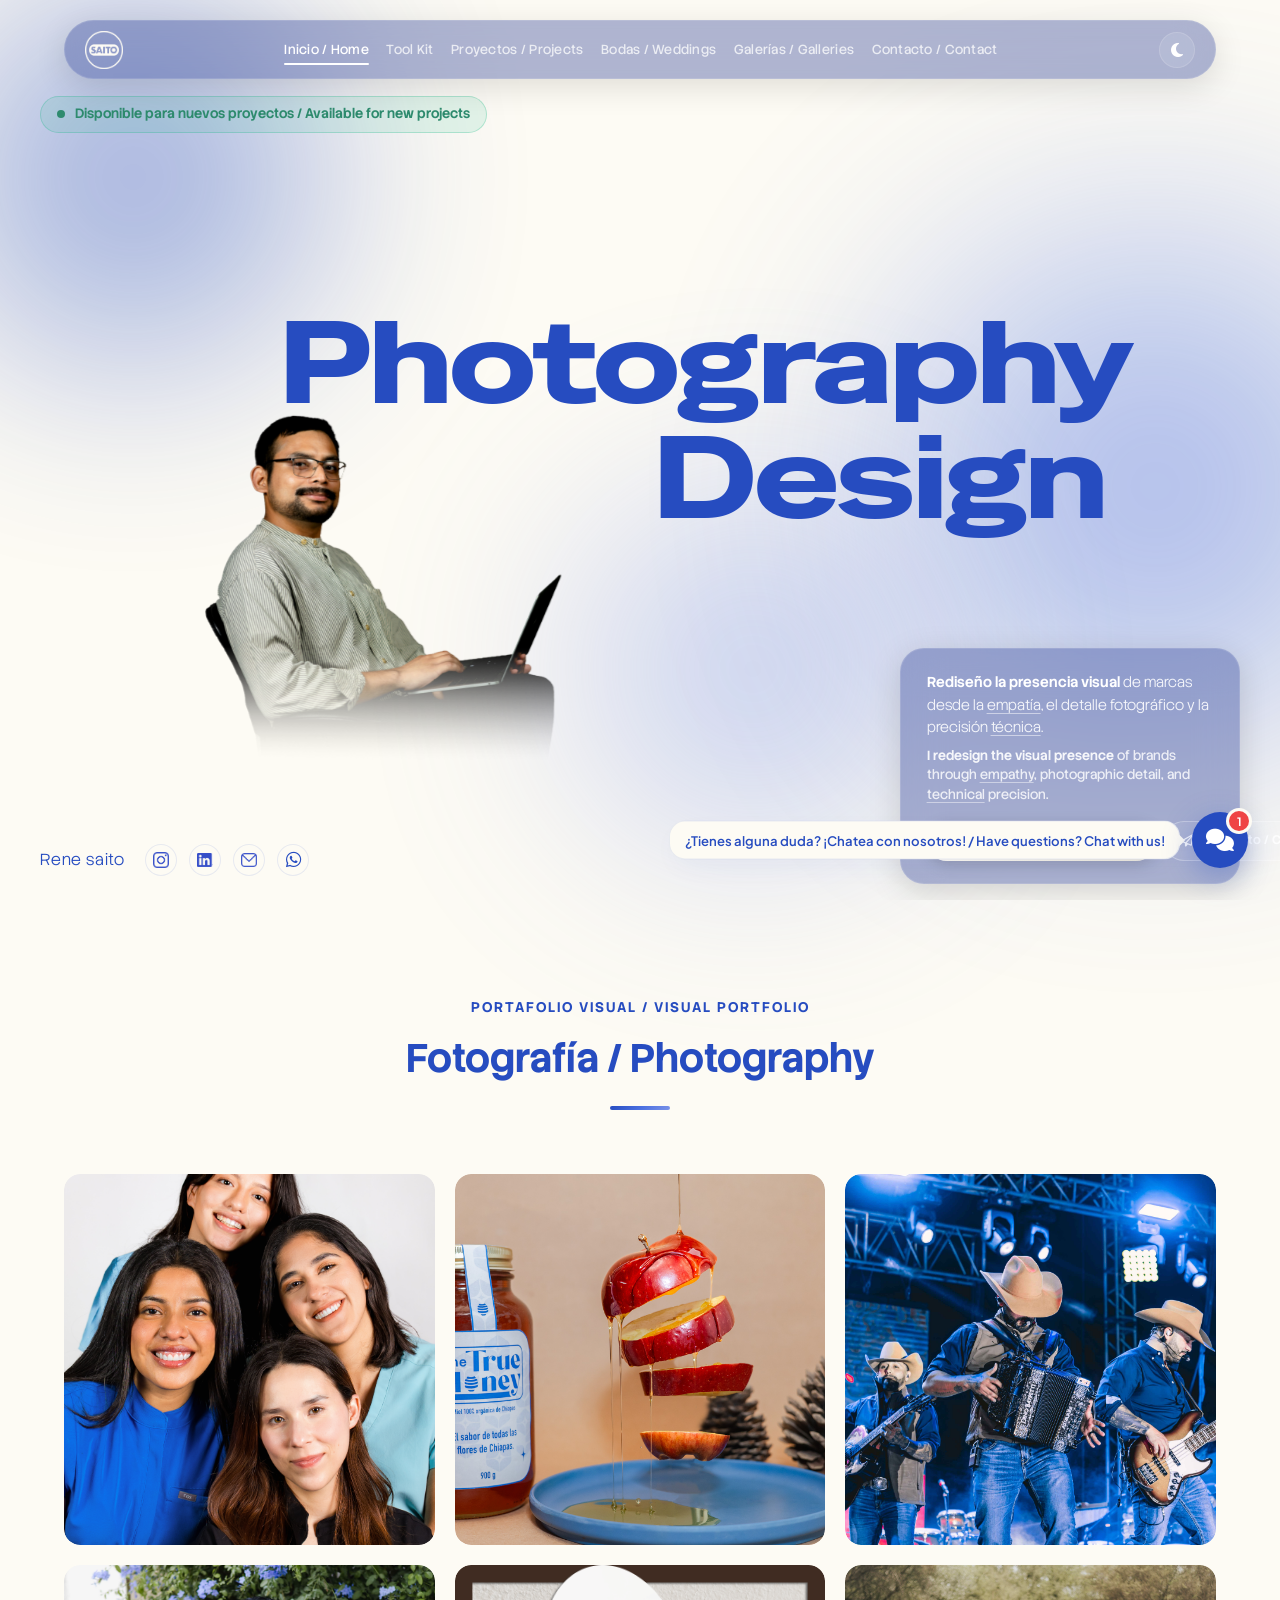
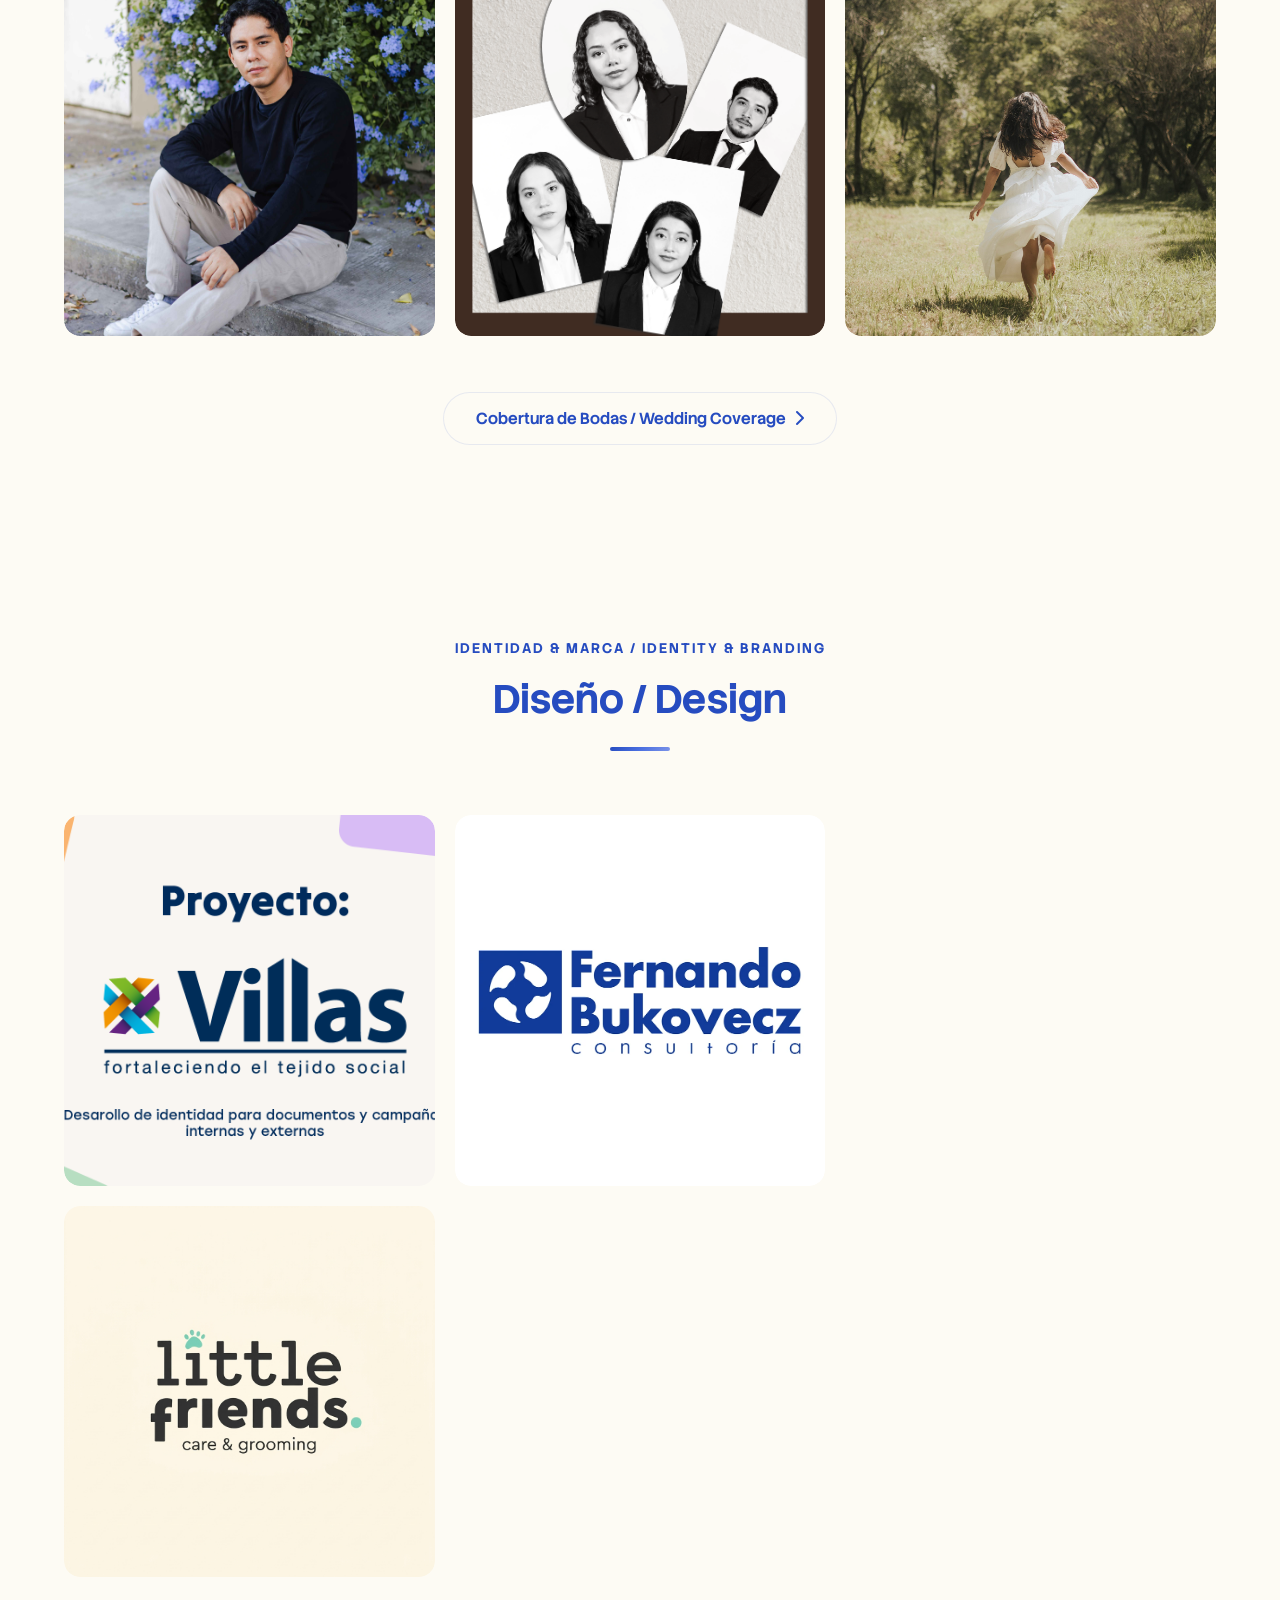
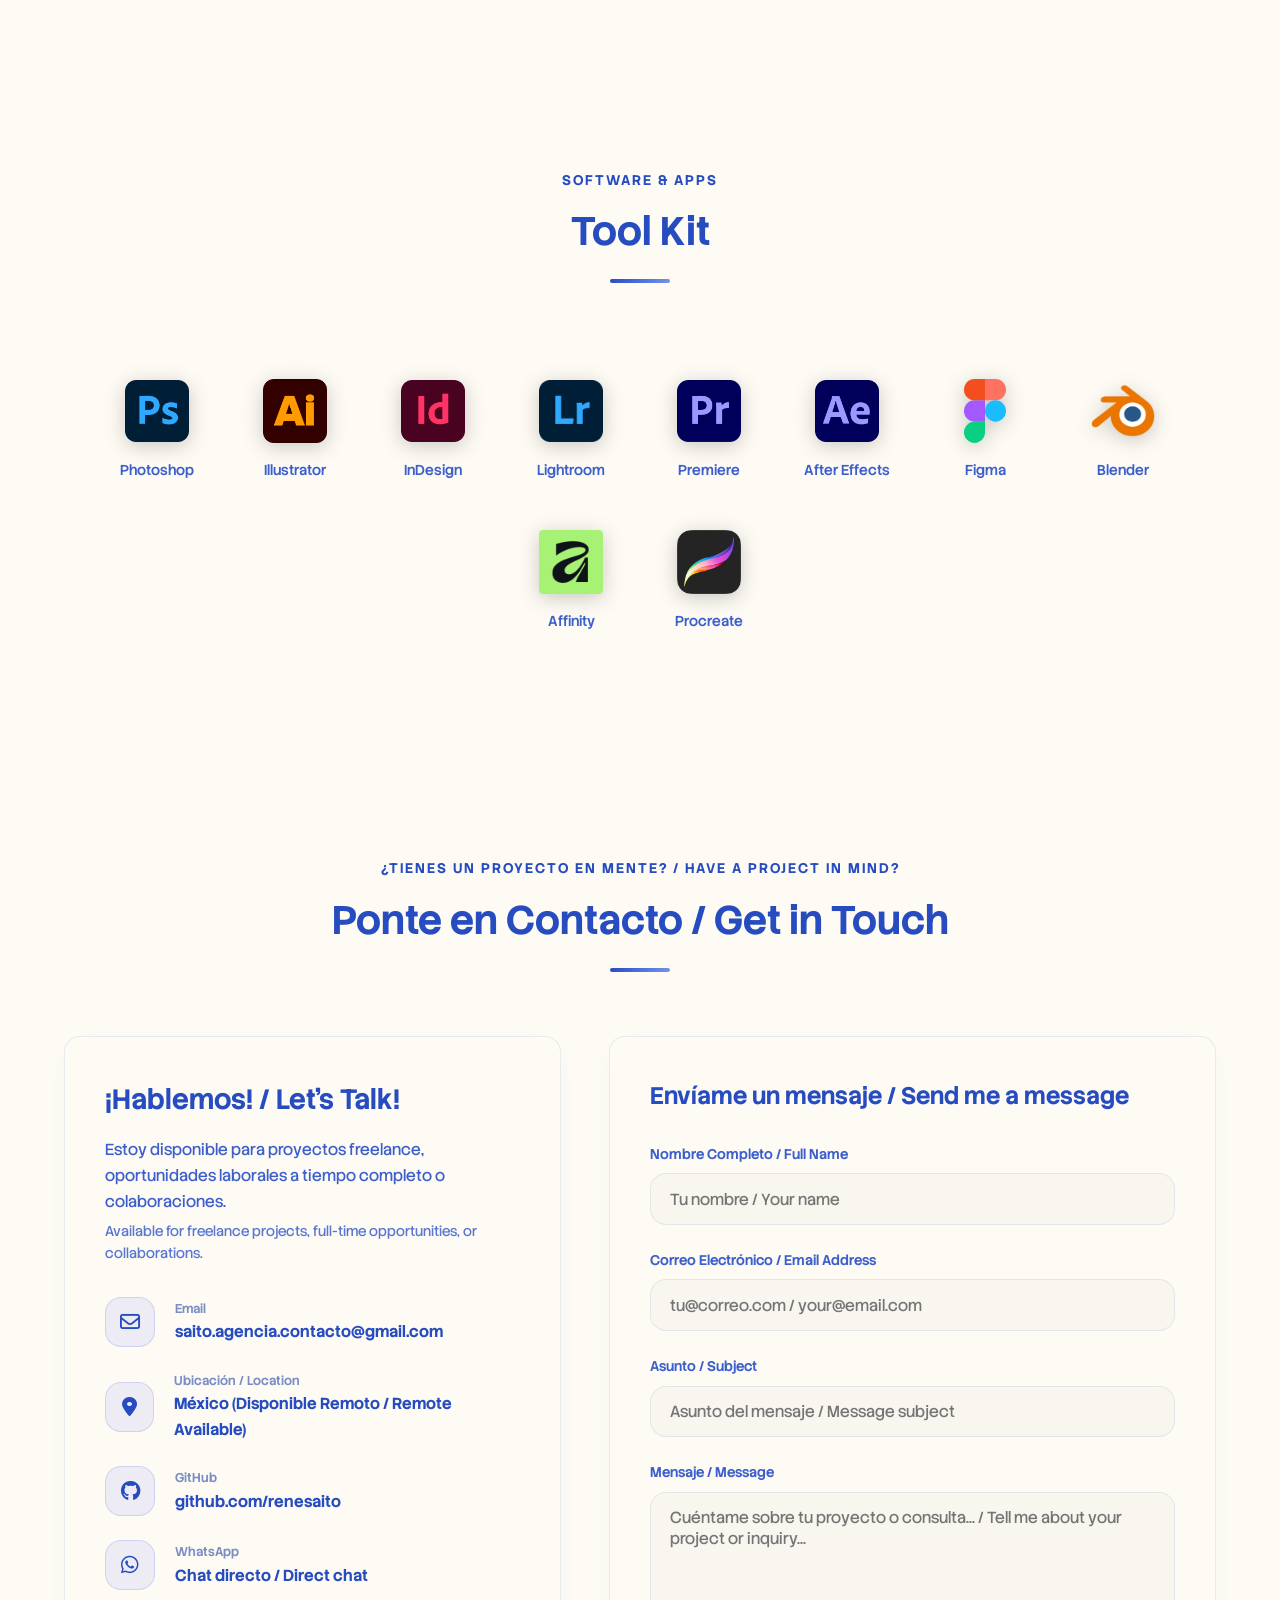
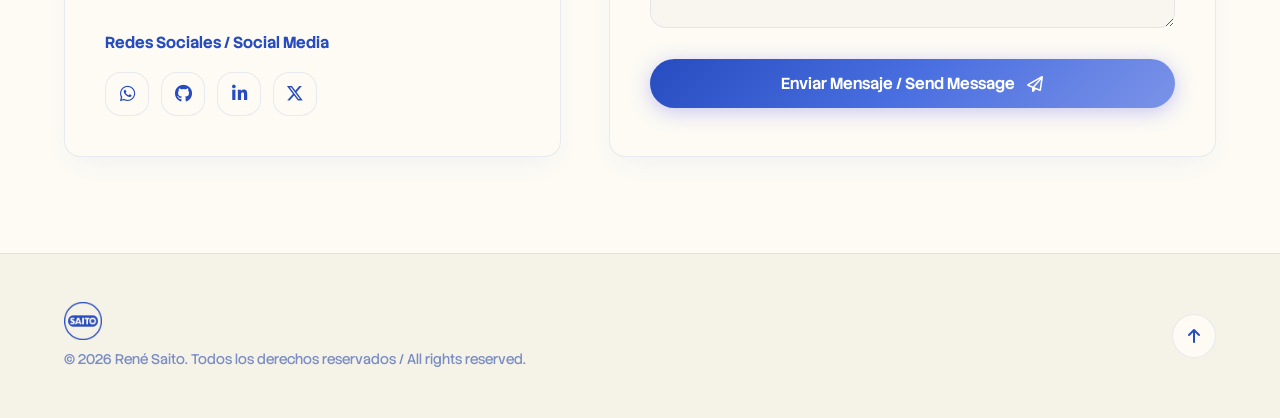
==== commit 1b5e87f3: "r" ====
--- a/index.html
+++ b/index.html
@@ -4,9 +4,9 @@
 <head>
     <meta charset="UTF-8">
     <meta name="viewport" content="width=device-width, initial-scale=1.0">
-    <title>René Saito | Portafolio Profesional & Fullstack Developer</title>
+    <title>René Saito | Portafolio Profesional / Professional Portfolio</title>
     <meta name="description"
-        content="Portafolio profesional de René Saito - Desarrollador Web Fullstack & Diseñador UI/UX especializado en aplicaciones web modernas, rápidas y elegantes.">
+        content="Portafolio profesional de René Saito - Desarrollador Web Fullstack & Diseñador UI/UX / Professional Portfolio of René Saito - Fullstack Web Developer & UI/UX Designer.">
 
     <!-- Google Fonts -->
     <link rel="preconnect" href="https://fonts.googleapis.com">
@@ -41,22 +41,22 @@
 
                 <nav class="nav-menu" id="nav-menu">
                     <ul class="nav-list">
-                        <li><a href="#hero" class="nav-link active">Inicio</a></li>
+                        <li><a href="#hero" class="nav-link active">Inicio / Home</a></li>
                         <li><a href="#toolkit" class="nav-link">Tool Kit</a></li>
-                        <li><a href="#photography" class="nav-link">Proyectos</a></li>
-                        <li><a href="bodas.html" class="nav-link">Bodas</a></li>
-                        <li><a href="gallery.html" class="nav-link" target="_blank">Galerías</a></li>
-                        <li><a href="#contacto" class="nav-link">Contacto</a></li>
+                        <li><a href="#photography" class="nav-link">Proyectos / Projects</a></li>
+                        <li><a href="bodas.html" class="nav-link">Bodas / Weddings</a></li>
+                        <li><a href="gallery.html" class="nav-link" target="_blank">Galerías / Galleries</a></li>
+                        <li><a href="#contacto" class="nav-link">Contacto / Contact</a></li>
                     </ul>
                 </nav>
 
                 <div class="header-actions">
-                    <button class="theme-toggle" id="theme-toggle" aria-label="Cambiar Tema">
+                    <button class="theme-toggle" id="theme-toggle" aria-label="Cambiar Tema / Toggle Theme">
                         <i class="fa-solid fa-moon icon-moon"></i>
                         <i class="fa-solid fa-sun icon-sun"></i>
                     </button>
 
-                    <button class="nav-toggle" id="nav-toggle" aria-label="Abrir Menú">
+                    <button class="nav-toggle" id="nav-toggle" aria-label="Abrir Menú / Open Menu">
                         <i class="fa-solid fa-bars icon-bars"></i>
                         <i class="fa-solid fa-xmark icon-close"></i>
                     </button>
@@ -76,7 +76,7 @@
                 <div class="hero-status-badge fade-in">
                     <div class="status-badge">
                         <span class="pulse-dot"></span>
-                        <span>Disponible para nuevos proyectos</span>
+                        <span>Disponible para nuevos proyectos / Available for new projects</span>
                     </div>
                 </div>
 
@@ -101,16 +101,16 @@
                 <!-- Description Block (glassmorphism) -->
                 <div class="hero-description-block glass-block fade-in" id="hero-description">
                     <p><strong>Rediseño la presencia visual</strong> de marcas desde la <em>empatía</em>, el detalle
-                        fotográfico y la precisión <em>técnica</em>.</p>
+                        fotográfico y la precisión <em>técnica</em>.<span class="en-subtext"><strong>I redesign the visual presence</strong> of brands through <em>empathy</em>, photographic detail, and <em>technical</em> precision.</span></p>
                     <div class="hero-cta-buttons">
                         <a href="assets/CV_Rene_Flores_Guzman.pdf" download target="_blank" class="btn btn-primary"
                             id="cv-btn">
                             <i class="fa-solid fa-download"></i>
-                            <span>Descargar CV</span>
+                            <span>Descargar CV / Download CV</span>
                         </a>
                         <a href="#contacto" class="btn btn-secondary">
                             <i class="fa-regular fa-paper-plane"></i>
-                            <span>Contacto</span>
+                            <span>Contacto / Contact</span>
                         </a>
                     </div>
                 </div>
@@ -144,8 +144,8 @@
         <section class="section proyectos proyectos-photography" id="photography">
             <div class="container">
                 <div class="section-header center">
-                    <span class="section-subtitle">Portafolio Visual</span>
-                    <h2 class="section-title">Fotografía</h2>
+                    <span class="section-subtitle">Portafolio Visual / Visual Portfolio</span>
+                    <h2 class="section-title">Fotografía / Photography</h2>
                     <div class="section-line"></div>
                 </div>
 
@@ -157,7 +157,7 @@
                 <!-- CTA to Wedding Section -->
                 <div class="photography-cta center" style="margin-top: 3.5rem; text-align: center;">
                     <a href="bodas.html" class="btn btn-secondary" style="display: inline-flex; align-items: center; gap: 0.5rem; padding: 0.8rem 2rem;">
-                        <span>Cobertura de Bodas</span>
+                        <span>Cobertura de Bodas / Wedding Coverage</span>
                         <i class="fa-solid fa-chevron-right"></i>
                     </a>
                 </div>
@@ -170,8 +170,8 @@
         <section class="section proyectos proyectos-design" id="design">
             <div class="container">
                 <div class="section-header center">
-                    <span class="section-subtitle">Identidad & Marca</span>
-                    <h2 class="section-title">Diseño</h2>
+                    <span class="section-subtitle">Identidad & Marca / Identity & Branding</span>
+                    <h2 class="section-title">Diseño / Design</h2>
                     <div class="section-line"></div>
                 </div>
 
@@ -240,15 +240,15 @@
         <section class="section contacto" id="contacto">
             <div class="container">
                 <div class="section-header center">
-                    <span class="section-subtitle">¿Tienes un proyecto en mente?</span>
-                    <h2 class="section-title">Ponte en Contacto</h2>
+                    <span class="section-subtitle">¿Tienes un proyecto en mente? / Have a project in mind?</span>
+                    <h2 class="section-title">Ponte en Contacto / Get in Touch</h2>
                     <div class="section-line"></div>
                 </div>
 
                 <div class="contact-wrapper">
                     <div class="contact-info glass-card fade-in">
-                        <h3>¡Hablemos!</h3>
-                        <p>Estoy disponible para proyectos freelance, oportunidades laborales a tiempo completo o colaboraciones.</p>
+                        <h3>¡Hablemos! / Let's Talk!</h3>
+                        <p>Estoy disponible para proyectos freelance, oportunidades laborales a tiempo completo o colaboraciones.<span class="en-subtext">Available for freelance projects, full-time opportunities, or collaborations.</span></p>
 
                         <div class="contact-details">
                             <div class="contact-detail-item">
@@ -267,8 +267,8 @@
                                     <i class="fa-solid fa-location-dot"></i>
                                 </div>
                                 <div>
-                                    <span class="detail-label">Ubicación</span>
-                                    <span class="detail-value">México (Disponible Remoto)</span>
+                                    <span class="detail-label">Ubicación / Location</span>
+                                    <span class="detail-value">México (Disponible Remoto / Remote Available)</span>
                                 </div>
                             </div>
 
@@ -290,13 +290,13 @@
                                 <div>
                                     <span class="detail-label">WhatsApp</span>
                                     <a href="https://wa.me/qr/AIB3PY3H74K6I1" target="_blank" rel="noopener"
-                                        class="detail-value">Chat directo</a>
+                                        class="detail-value">Chat directo / Direct chat</a>
                                 </div>
                             </div>
                         </div>
 
                         <div class="contact-socials">
-                            <h4>Redes Sociales</h4>
+                            <h4>Redes Sociales / Social Media</h4>
                             <div class="social-icons">
                                 <a href="https://wa.me/qr/AIB3PY3H74K6I1" target="_blank" rel="noopener" class="social-btn"><i
                                         class="fa-brands fa-whatsapp"></i></a>
@@ -311,31 +311,31 @@
                     </div>
 
                     <form action="https://formspree.io/f/myeygvvg" method="POST" class="contact-form glass-card fade-in" id="contact-form">
-                        <h3>Envíame un mensaje</h3>
+                        <h3>Envíame un mensaje / Send me a message</h3>
 
                         <div class="form-group">
-                            <label for="name">Nombre Completo</label>
-                            <input type="text" id="name" name="name" placeholder="Tu nombre" required>
+                            <label for="name">Nombre Completo / Full Name</label>
+                            <input type="text" id="name" name="name" placeholder="Tu nombre / Your name" required>
                         </div>
 
                         <div class="form-group">
-                            <label for="email">Correo Electrónico</label>
-                            <input type="email" id="email" name="email" placeholder="tu@correo.com" required>
+                            <label for="email">Correo Electrónico / Email Address</label>
+                            <input type="email" id="email" name="email" placeholder="tu@correo.com / your@email.com" required>
                         </div>
 
                         <div class="form-group">
-                            <label for="subject">Asunto</label>
-                            <input type="text" id="subject" name="subject" placeholder="Asunto del mensaje" required>
+                            <label for="subject">Asunto / Subject</label>
+                            <input type="text" id="subject" name="subject" placeholder="Asunto del mensaje / Message subject" required>
                         </div>
 
                         <div class="form-group">
-                            <label for="message">Mensaje</label>
+                            <label for="message">Mensaje / Message</label>
                             <textarea id="message" name="message" rows="5"
-                                placeholder="Cuéntame sobre tu proyecto o consulta..." required></textarea>
+                                placeholder="Cuéntame sobre tu proyecto o consulta... / Tell me about your project or inquiry..." required></textarea>
                         </div>
 
                         <button type="submit" class="btn btn-primary btn-block" id="submit-btn">
-                            <span>Enviar Mensaje</span>
+                            <span>Enviar Mensaje / Send Message</span>
                             <i class="fa-regular fa-paper-plane"></i>
                         </button>
                     </form>
@@ -347,16 +347,16 @@
     <!-- Project Modal Dialog -->
     <div class="modal" id="project-modal" aria-hidden="true">
         <div class="modal-overlay" id="modal-overlay"></div>
-        <button class="modal-project-nav modal-project-prev" id="modal-project-prev" aria-label="Proyecto Anterior"
+        <button class="modal-project-nav modal-project-prev" id="modal-project-prev" aria-label="Proyecto Anterior / Previous Project"
             style="display: none;">
             <i class="fa-solid fa-chevron-left"></i>
         </button>
-        <button class="modal-project-nav modal-project-next" id="modal-project-next" aria-label="Siguiente Proyecto"
+        <button class="modal-project-nav modal-project-next" id="modal-project-next" aria-label="Siguiente Proyecto / Next Project"
             style="display: none;">
             <i class="fa-solid fa-chevron-right"></i>
         </button>
         <div class="modal-content glass-card">
-            <button class="modal-close" id="modal-close" aria-label="Cerrar Modal">
+            <button class="modal-close" id="modal-close" aria-label="Cerrar Modal / Close Modal">
                 <i class="fa-solid fa-xmark"></i>
             </button>
             <div class="modal-body" id="modal-body">
@@ -376,10 +376,10 @@
                     <img src="assets/images/LOGO SAITO OSCURO.png" alt="Saito Logo" class="logo-img logo-light">
                     <img src="assets/images/LOGO SAITO CLARO.png" alt="Saito Logo" class="logo-img logo-dark">
                 </a>
-                <p>© 2026 René Saito. Todos los derechos reservados.</p>
+                <p>© 2026 René Saito. Todos los derechos reservados / All rights reserved.</p>
             </div>
             <div class="footer-right">
-                <a href="#hero" class="back-to-top" aria-label="Volver arriba">
+                <a href="#hero" class="back-to-top" aria-label="Volver arriba / Back to top">
                     <i class="fa-solid fa-arrow-up"></i>
                 </a>
             </div>
@@ -390,7 +390,7 @@
     <script src="js/projects.js"></script>
     <script src="js/main.js"></script>
     <script src="js/chatbot.js"></script>
-    <button class="scroll-top-btn" id="scroll-top-btn" aria-label="volver al inicio">
+    <button class="scroll-top-btn" id="scroll-top-btn" aria-label="Volver al inicio / Back to top">
         <i class="fa-solid fa-arrow-up"></i>
     </button>
 </body>
--- a/css/style.css
+++ b/css/style.css
@@ -446,11 +446,11 @@
 .nav-list {
     display: flex;
     align-items: center;
-    gap: 1.5rem;
+    gap: 1.1rem;
 }
 
 .nav-link {
-    font-size: 0.85rem;
+    font-size: 0.82rem;
     font-weight: 400;
     color: rgba(255, 255, 255, 0.75);
     position: relative;
@@ -458,6 +458,23 @@
     font-family: var(--font-body);
     letter-spacing: 0.02em;
     transition: color var(--transition-fast);
+    white-space: nowrap;
+}
+
+/* Dual language subtext helper */
+.en-subtext {
+    display: block;
+    font-size: 0.88em;
+    opacity: 0.85;
+    margin-top: 0.35rem;
+    font-weight: 400;
+}
+
+.hero-description-block .en-subtext {
+    margin-top: 0.45rem;
+    font-size: 0.92em;
+    opacity: 0.9;
+    line-height: 1.5;
 }
 
 .nav-link:hover,
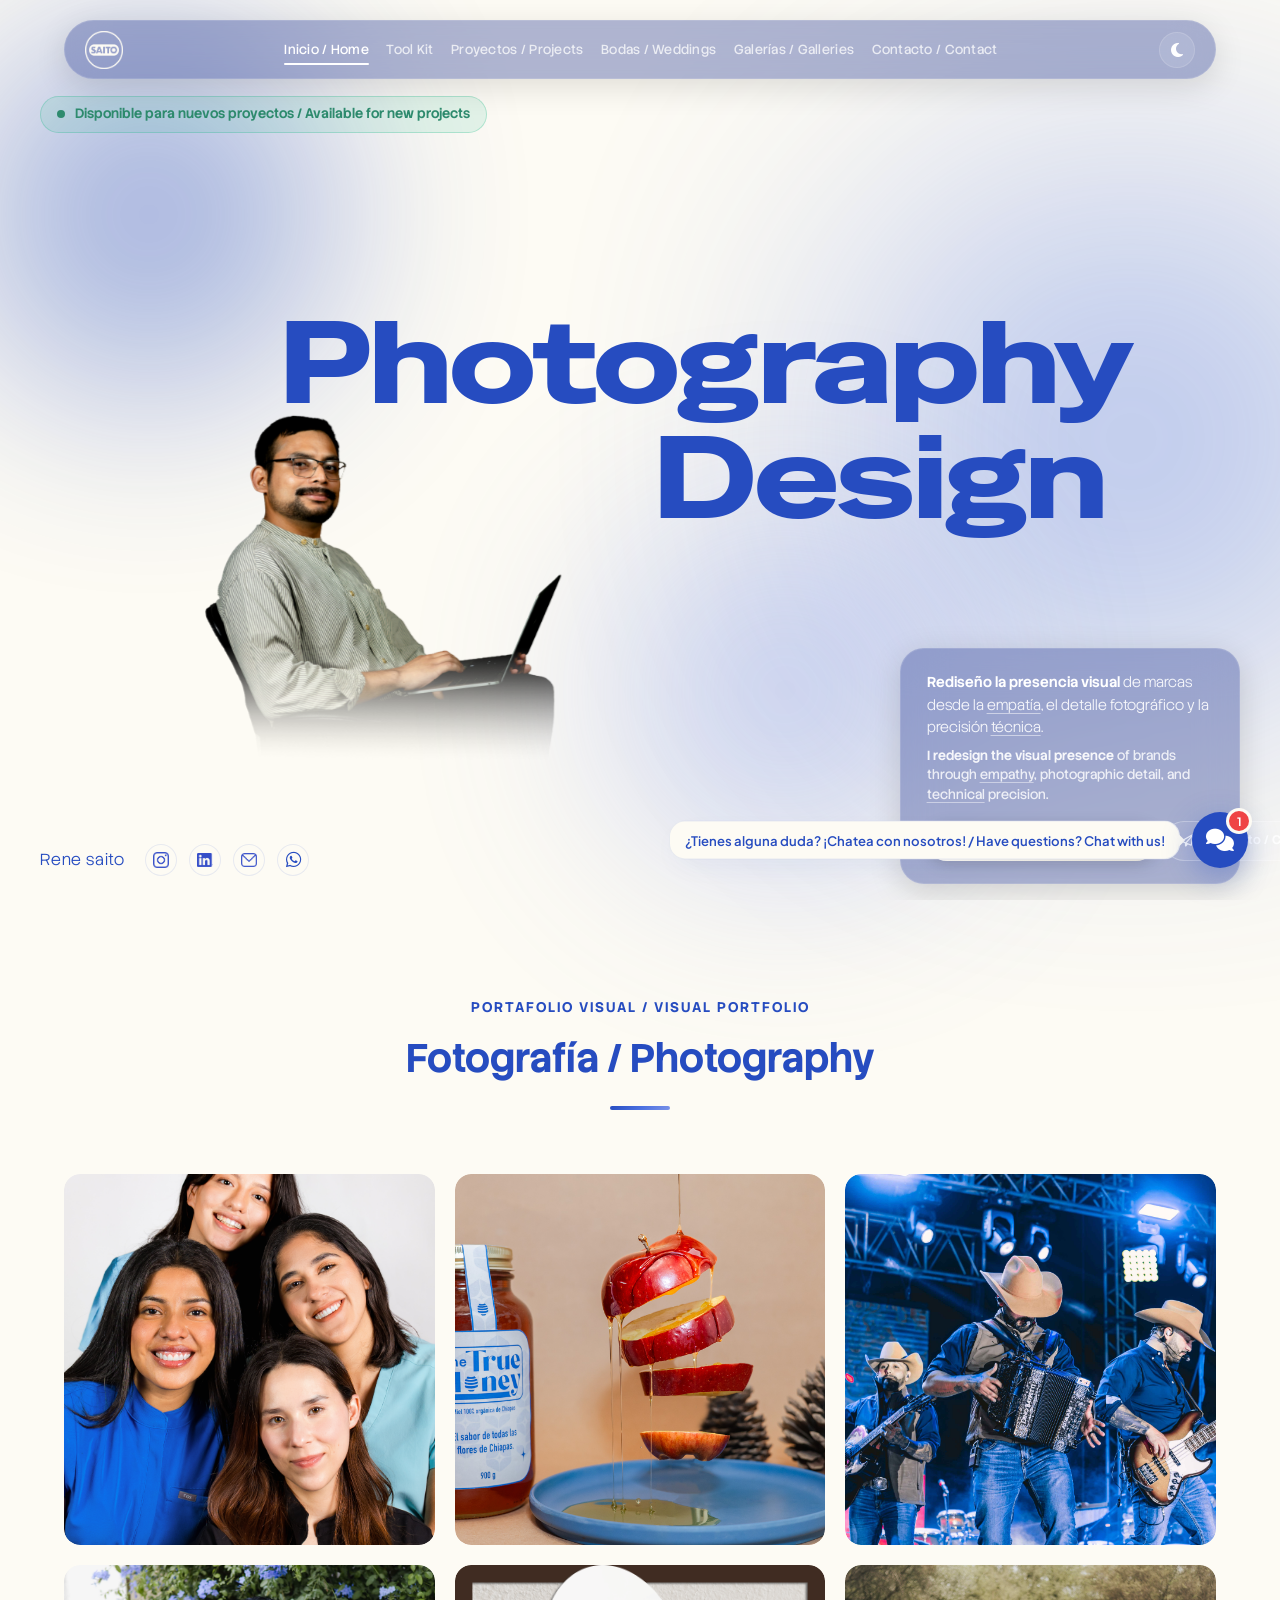
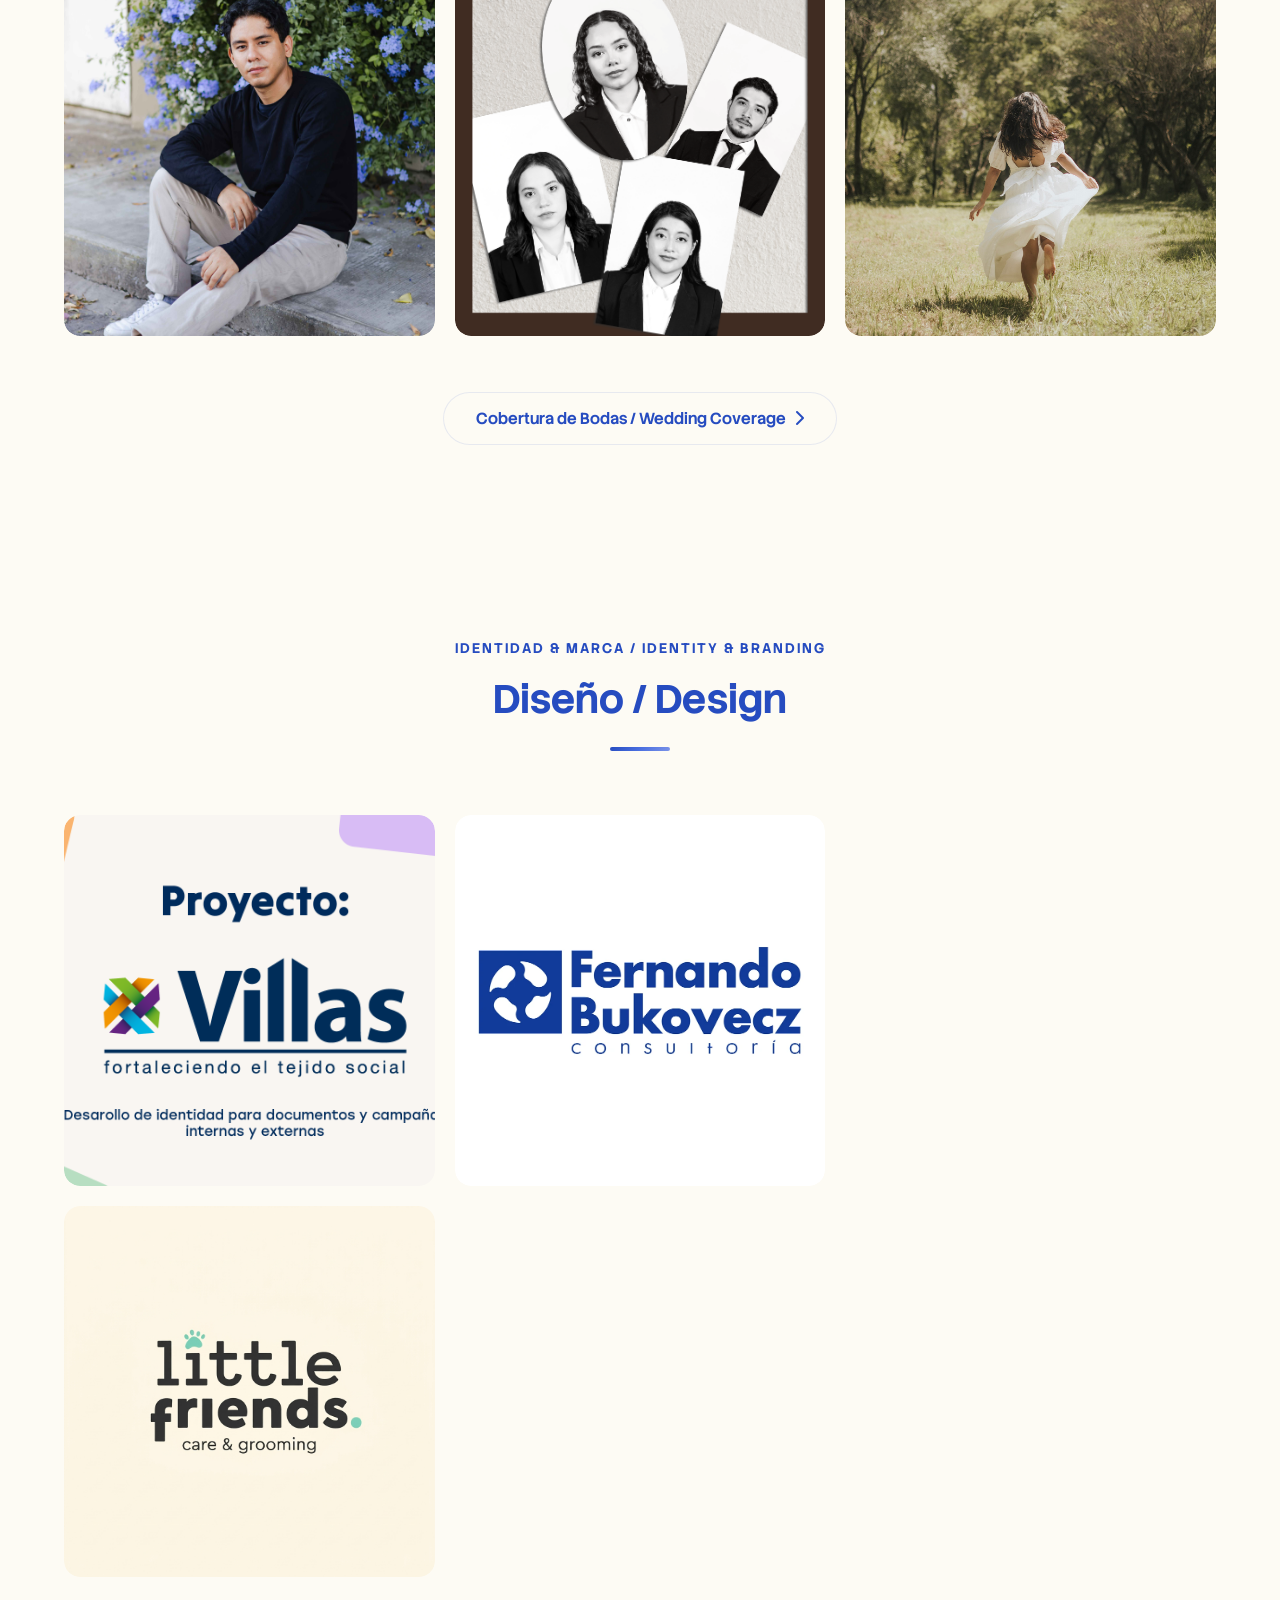
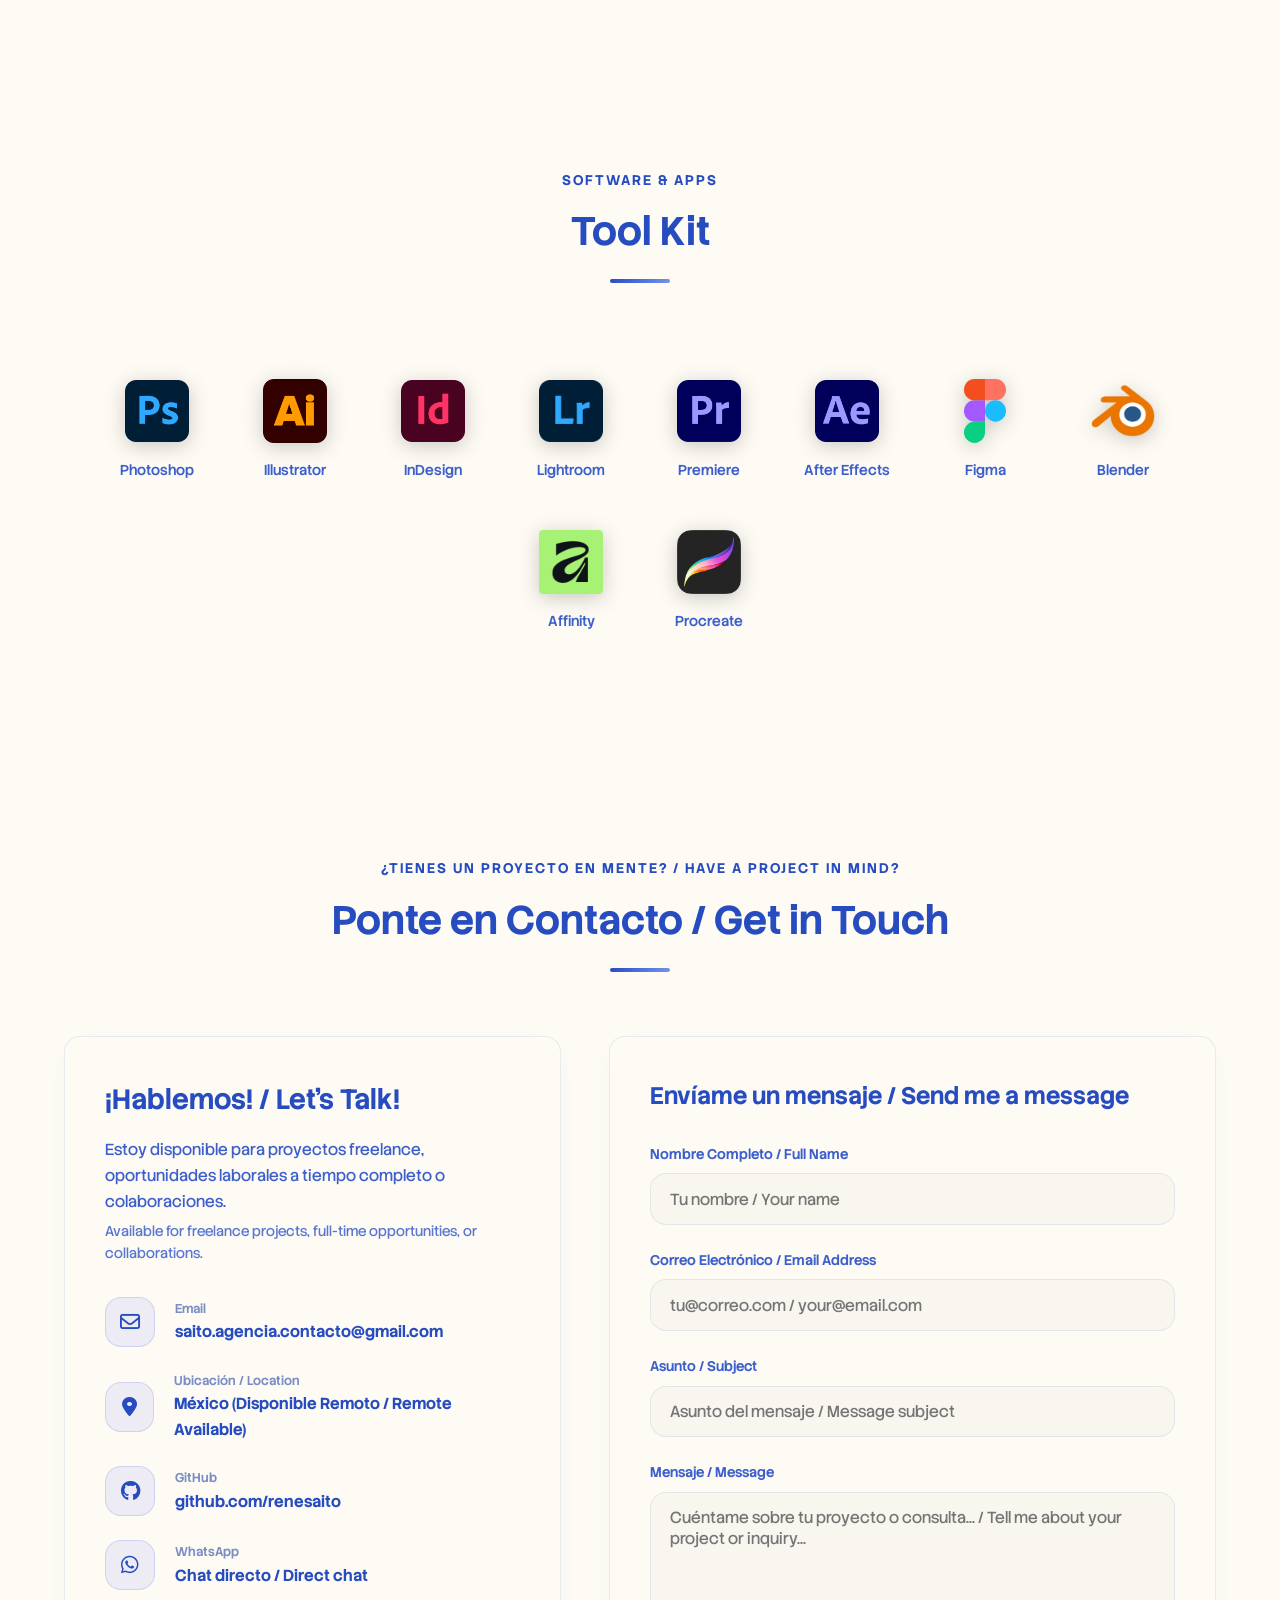
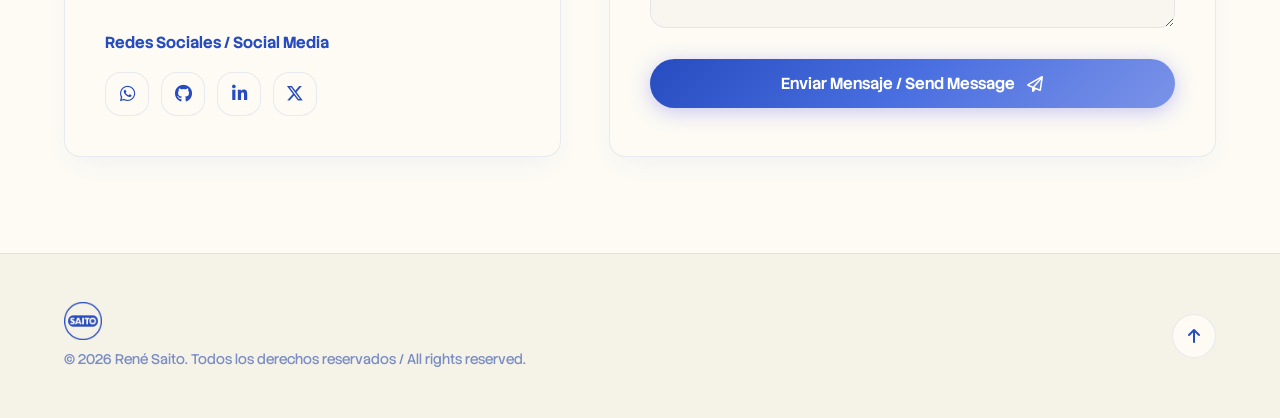
==== commit 7712c4ba: "holi" ====
--- a/index.html
+++ b/index.html
@@ -4,9 +4,26 @@
 <head>
     <meta charset="UTF-8">
     <meta name="viewport" content="width=device-width, initial-scale=1.0">
-    <title>René Saito | Portafolio Profesional / Professional Portfolio</title>
+    <title>René Saito | Portafolio Profesional - Fotografía &amp; Diseño</title>
     <meta name="description"
-        content="Portafolio profesional de René Saito - Desarrollador Web Fullstack & Diseñador UI/UX / Professional Portfolio of René Saito - Fullstack Web Developer & UI/UX Designer.">
+        content="Portafolio profesional de René Saito — Fotografía, dirección visual y diseño / Photography, visual direction &amp; design.">
+
+    <!-- Open Graph / WhatsApp / Facebook / LinkedIn -->
+    <meta property="og:type" content="website">
+    <meta property="og:url" content="https://saito-agencia.github.io/Portafolio_saito/">
+    <meta property="og:title" content="René Saito | Fotografía &amp; Diseño">
+    <meta property="og:description"
+        content="Portafolio profesional de René Saito — Fotografía, dirección visual y diseño.">
+    <meta property="og:image" content="https://saito-agencia.github.io/Portafolio_saito/assets/images/og-preview.png">
+    <meta property="og:image:width" content="730">
+    <meta property="og:image:height" content="734">
+
+    <!-- Twitter Cards -->
+    <meta name="twitter:card" content="summary">
+    <meta name="twitter:title" content="René Saito | Fotografía &amp; Diseño">
+    <meta name="twitter:description"
+        content="Portafolio profesional de René Saito — Fotografía, dirección visual y diseño.">
+    <meta name="twitter:image" content="https://saito-agencia.github.io/Portafolio_saito/assets/images/og-preview.png">
 
     <!-- Google Fonts -->
     <link rel="preconnect" href="https://fonts.googleapis.com">
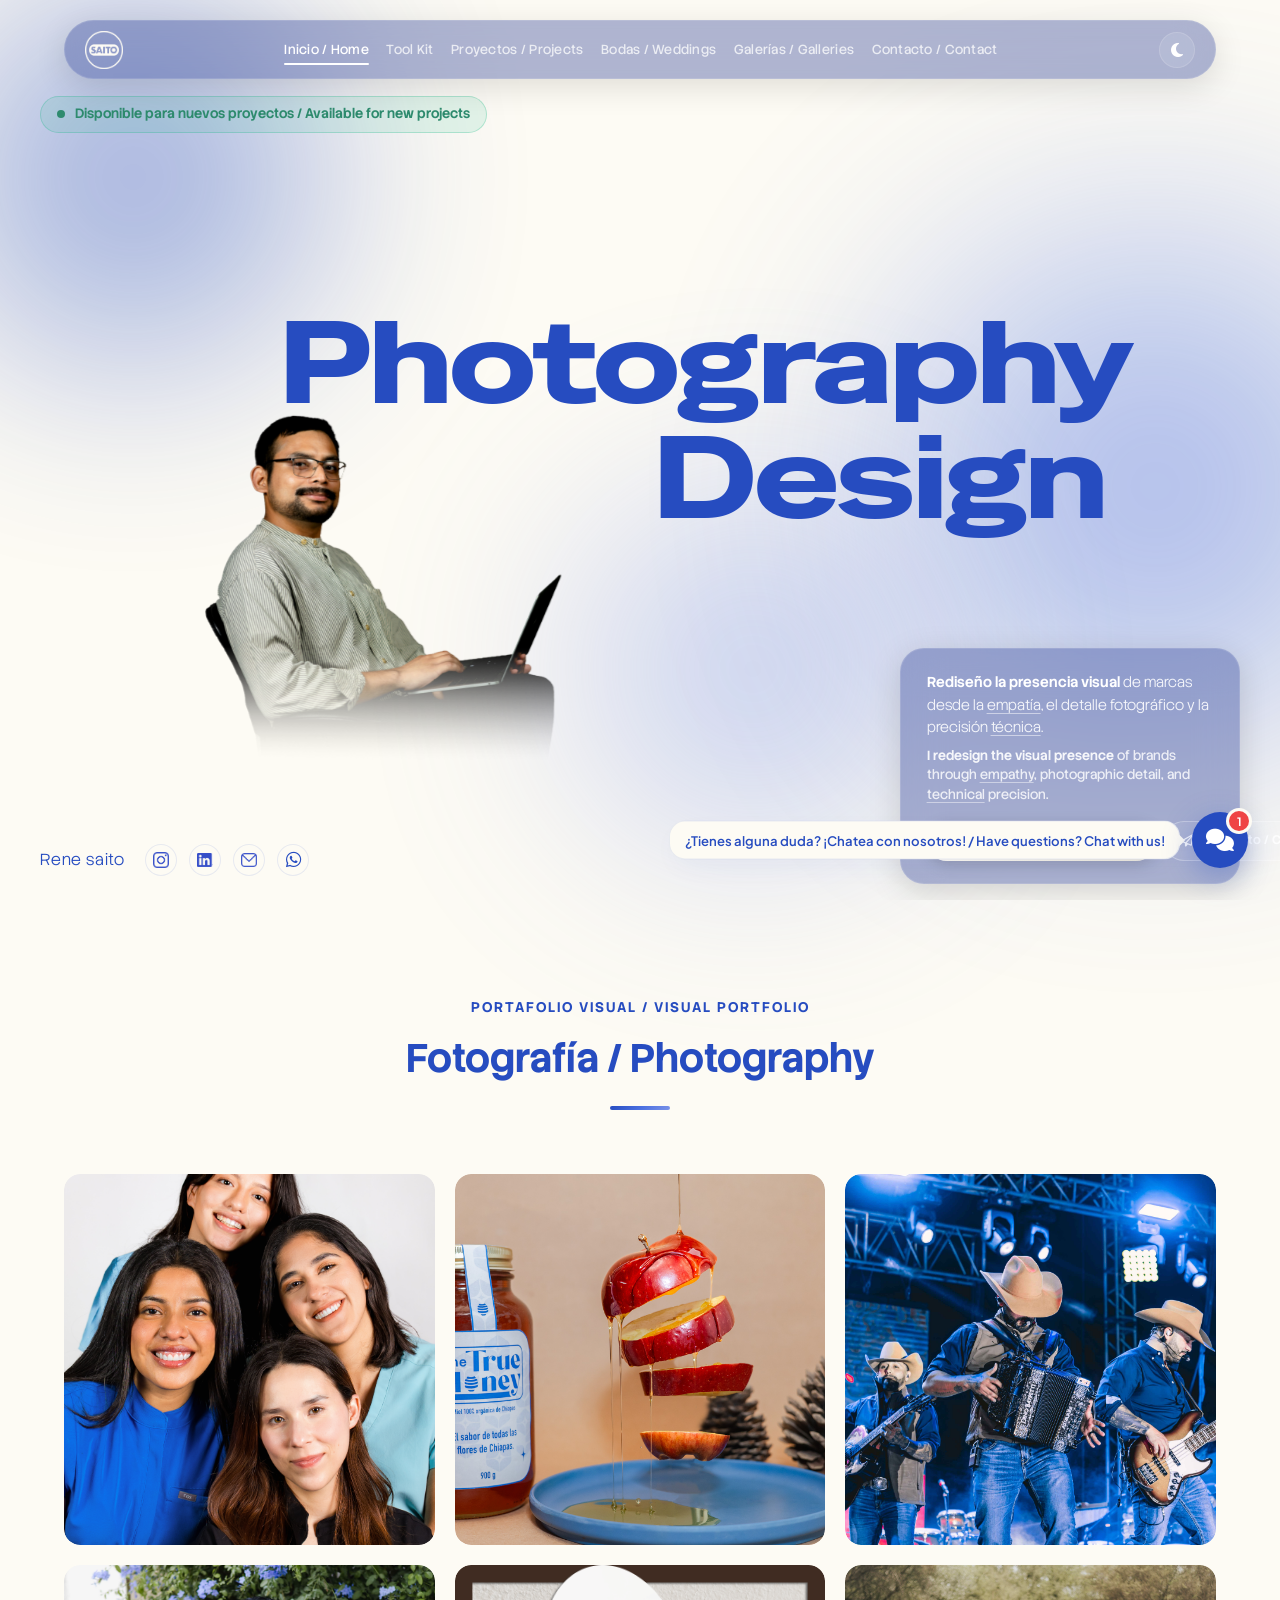
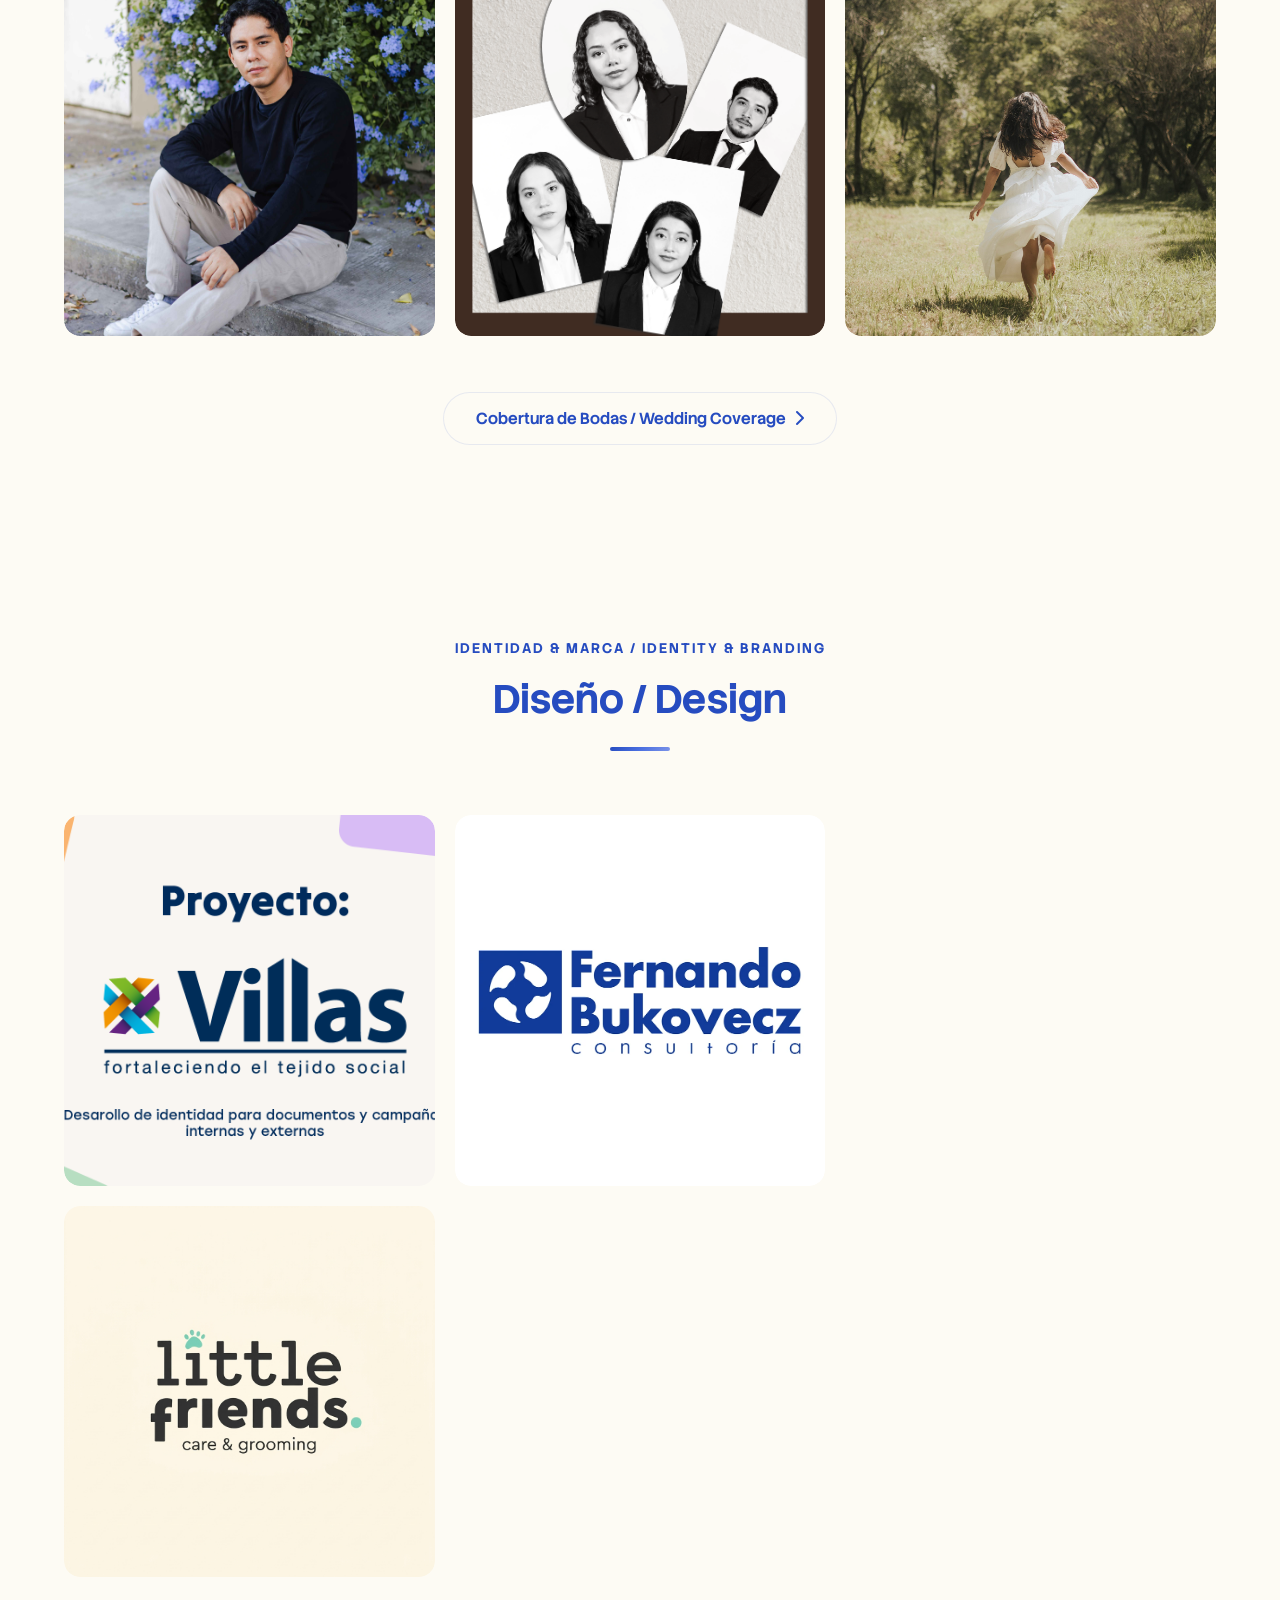
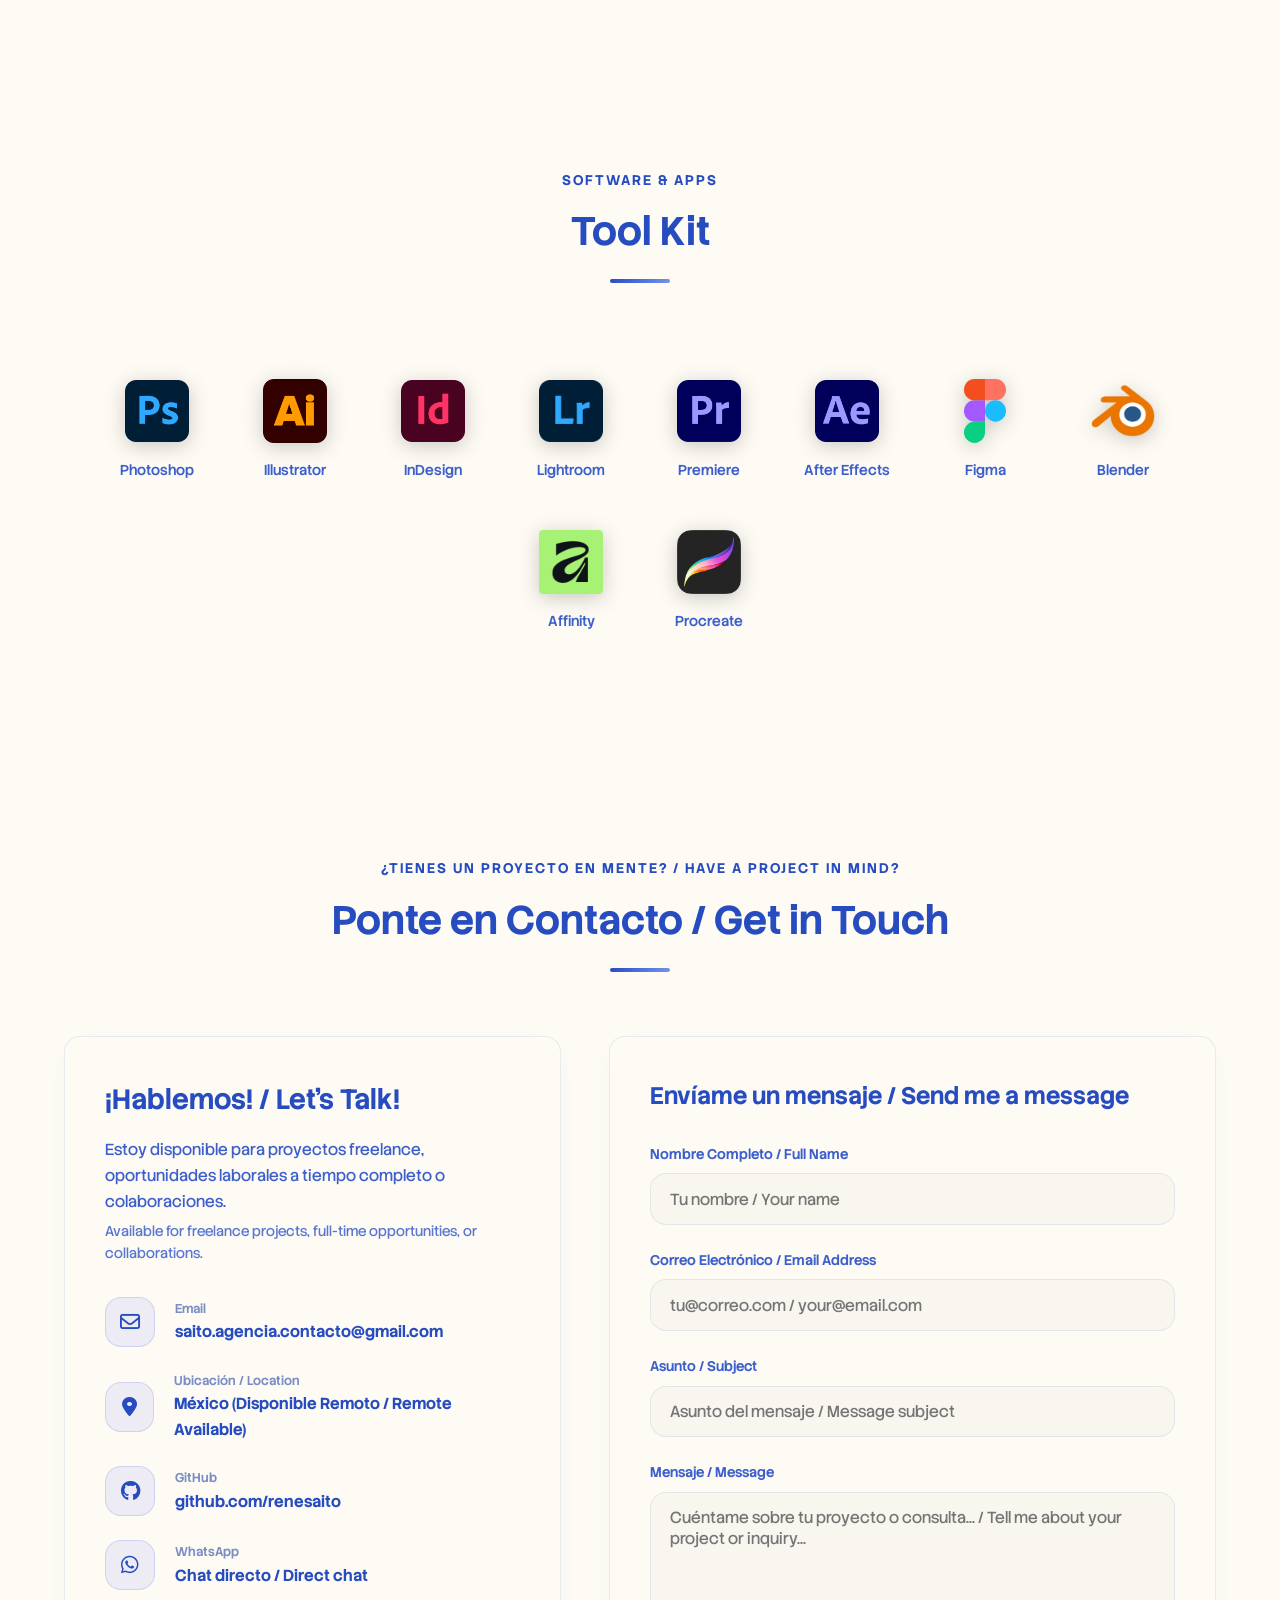
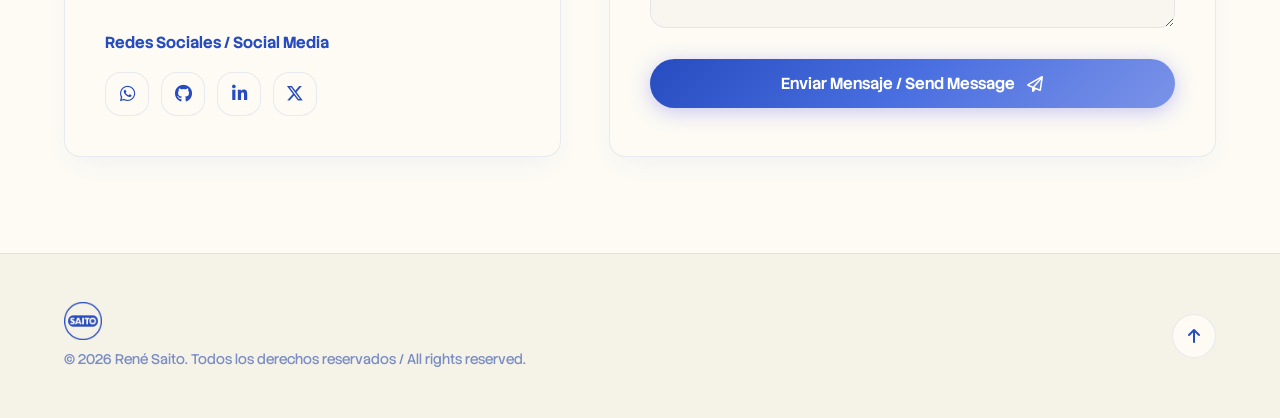
==== commit f94f988f: "f" ====
--- a/index.html
+++ b/index.html
@@ -147,7 +147,7 @@
                         <a href="mailto:saito.agencia.contacto@gmail.com" aria-label="Email" class="hero-social-link">
                             <img src="assets/images/Correo.png" alt="Correo">
                         </a>
-                        <a href="https://wa.me/qr/AIB3PY3H74K6I1" target="_blank" rel="noopener" aria-label="WhatsApp" class="hero-social-link">
+                        <a href="https://wa.me/5219612711630" target="_blank" rel="noopener" aria-label="WhatsApp" class="hero-social-link">
                             <i class="fa-brands fa-whatsapp"></i>
                         </a>
                     </div>
@@ -306,7 +306,7 @@
                                 </div>
                                 <div>
                                     <span class="detail-label">WhatsApp</span>
-                                    <a href="https://wa.me/qr/AIB3PY3H74K6I1" target="_blank" rel="noopener"
+                                    <a href="https://wa.me/5219612711630" target="_blank" rel="noopener"
                                         class="detail-value">Chat directo / Direct chat</a>
                                 </div>
                             </div>
@@ -315,7 +315,7 @@
                         <div class="contact-socials">
                             <h4>Redes Sociales / Social Media</h4>
                             <div class="social-icons">
-                                <a href="https://wa.me/qr/AIB3PY3H74K6I1" target="_blank" rel="noopener" class="social-btn"><i
+                                <a href="https://wa.me/5219612711630" target="_blank" rel="noopener" class="social-btn"><i
                                         class="fa-brands fa-whatsapp"></i></a>
                                 <a href="https://github.com" target="_blank" rel="noopener" class="social-btn"><i
                                         class="fa-brands fa-github"></i></a>
